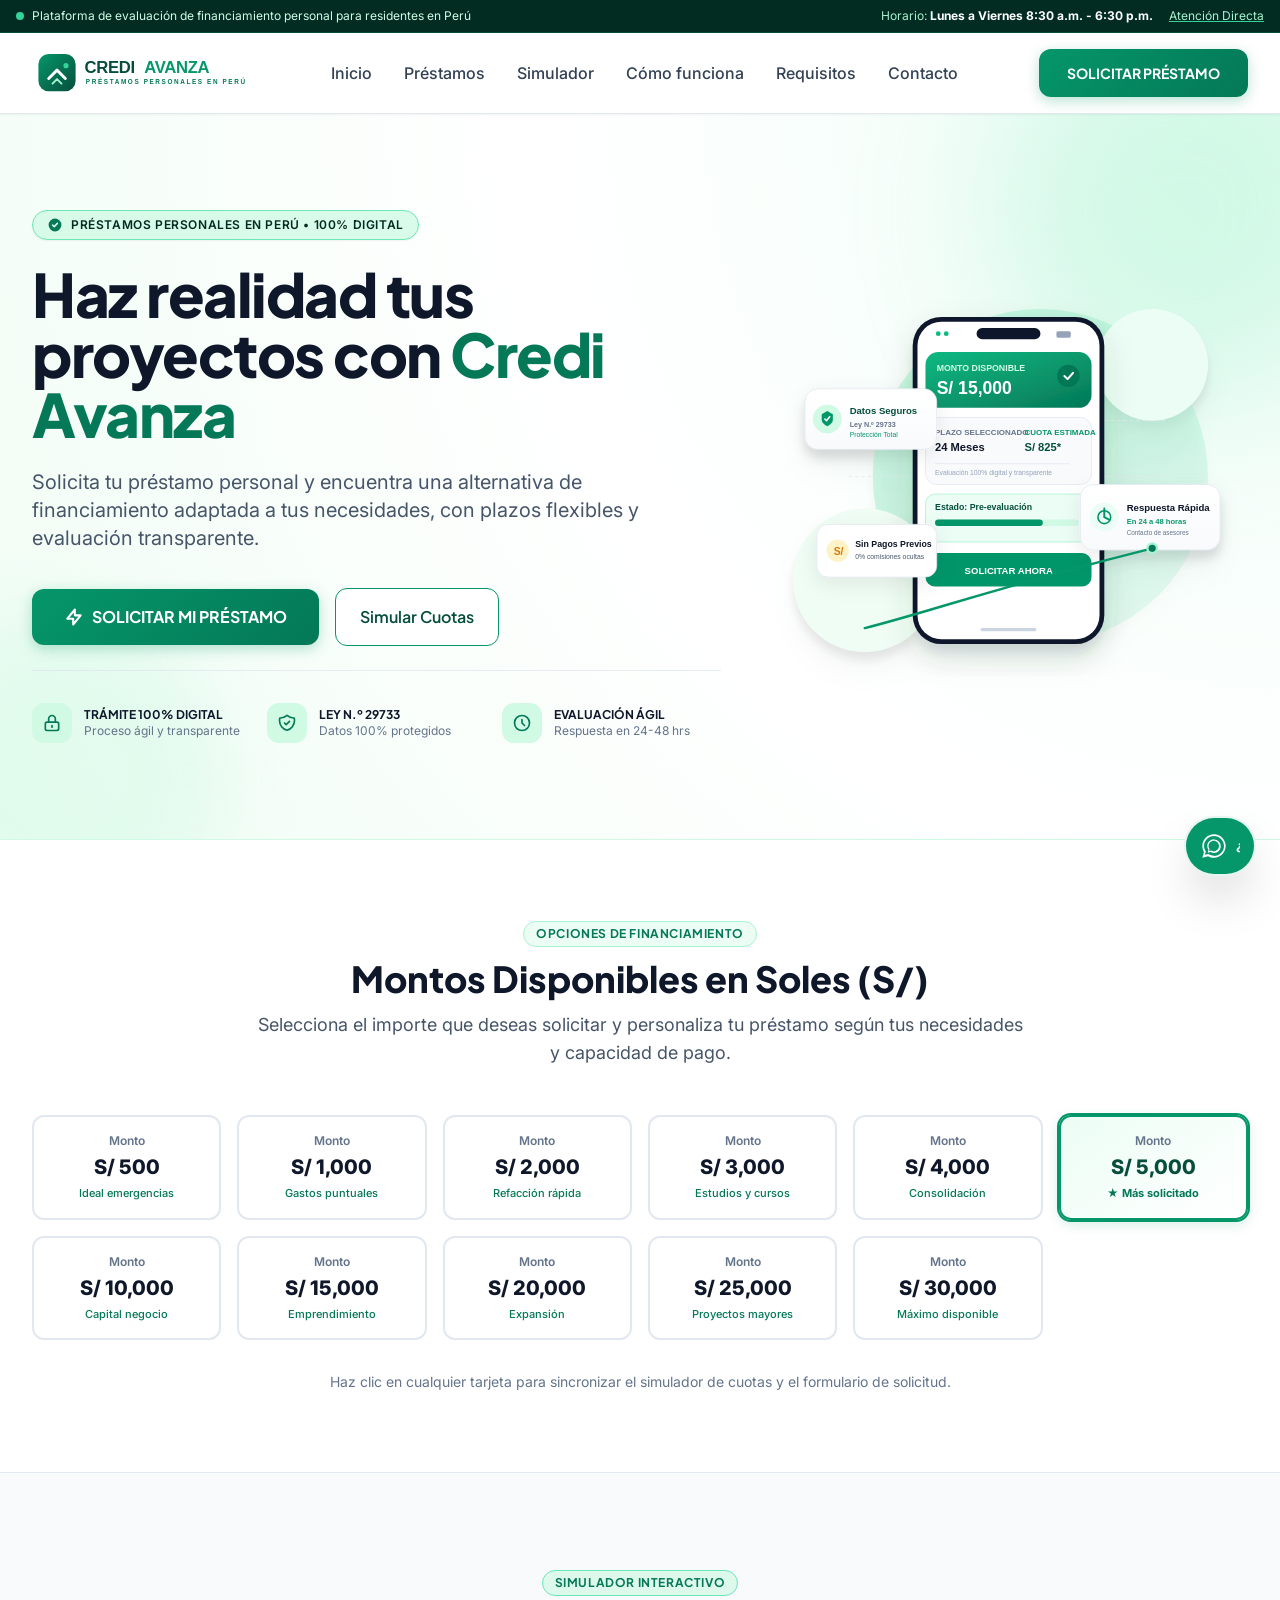
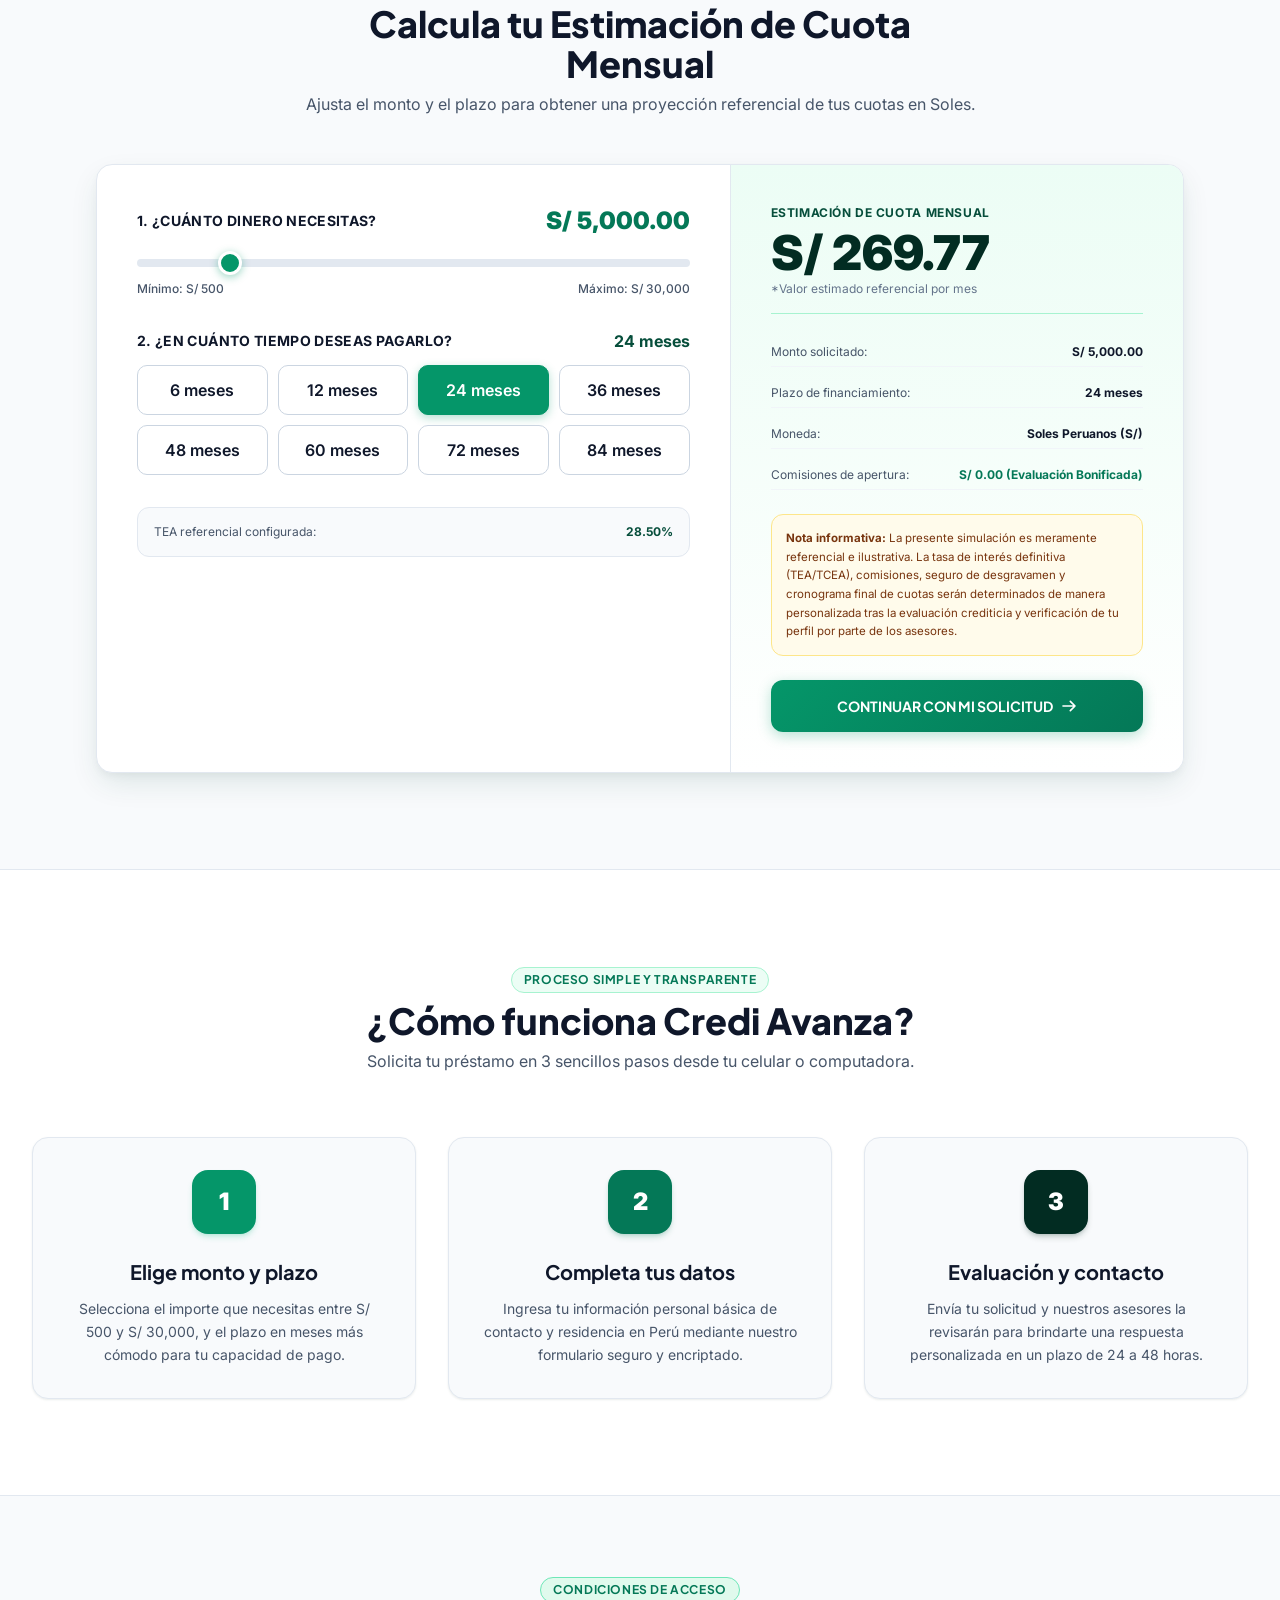
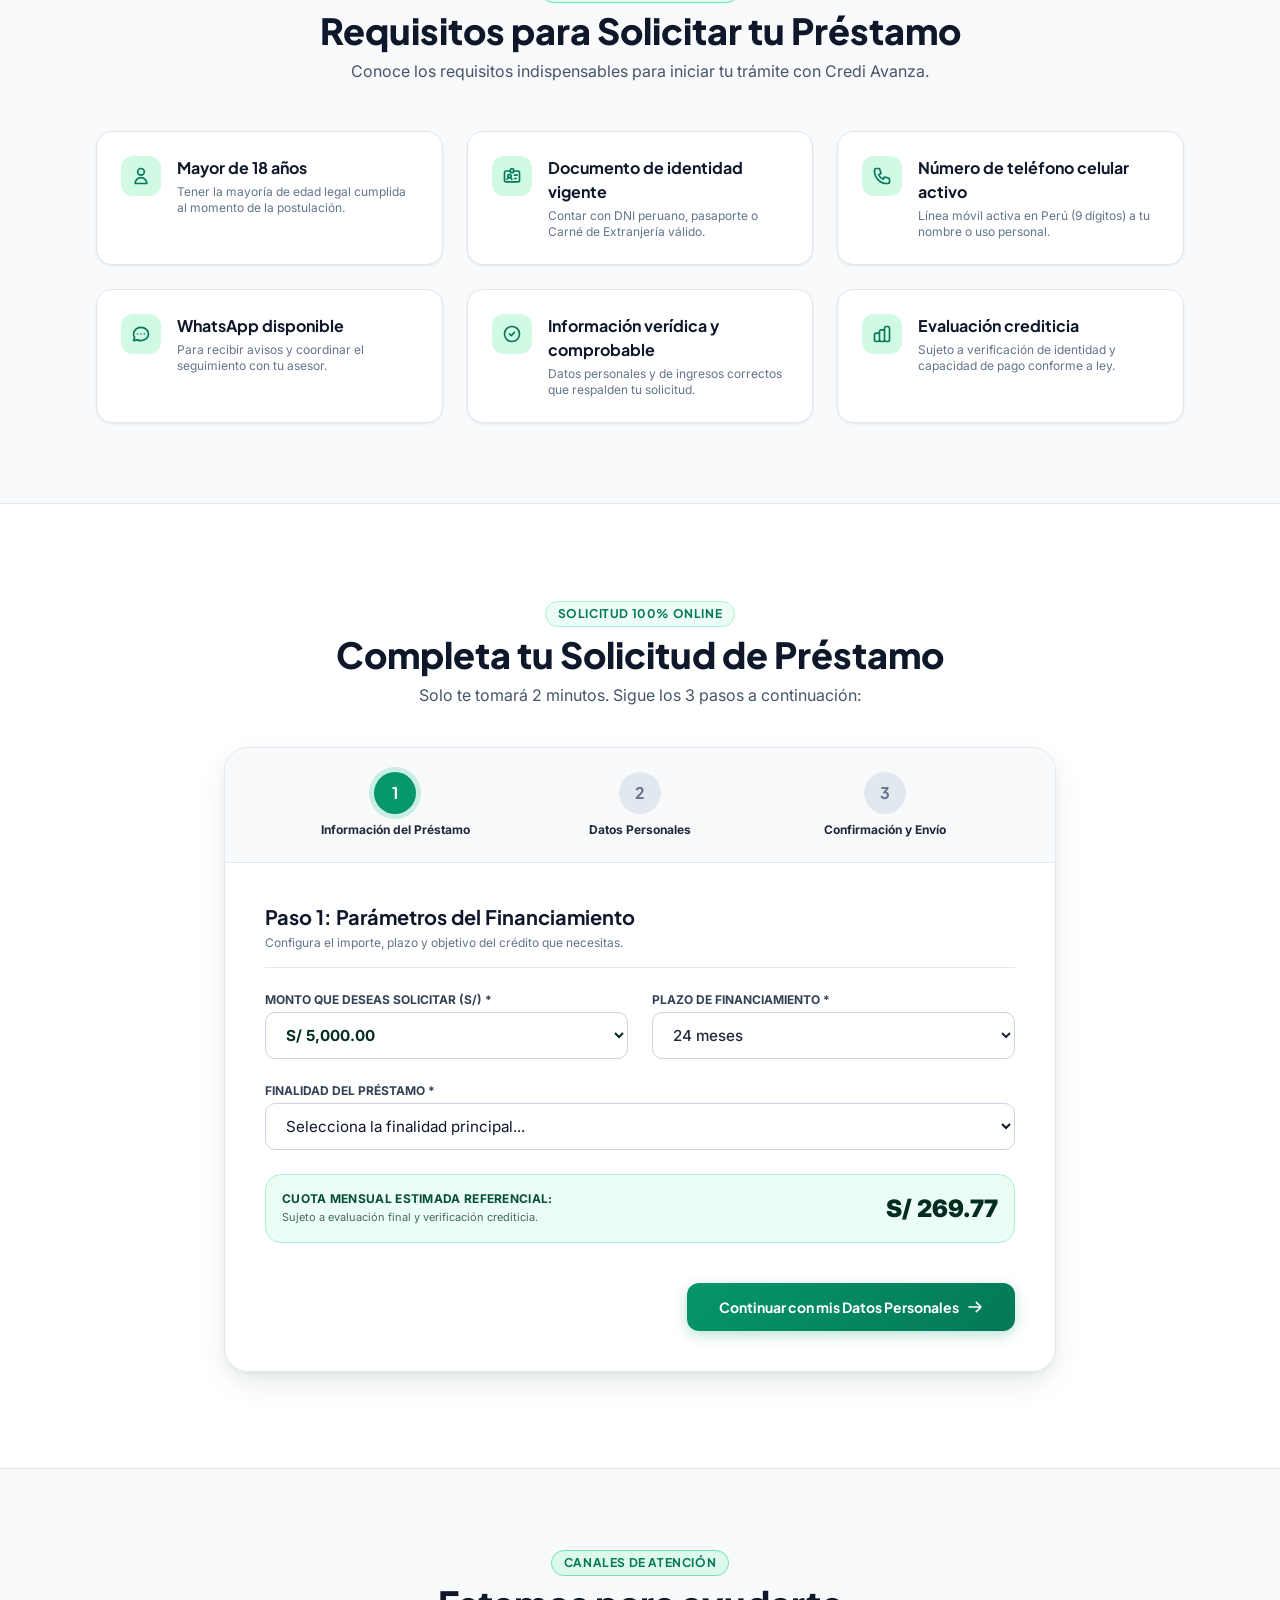
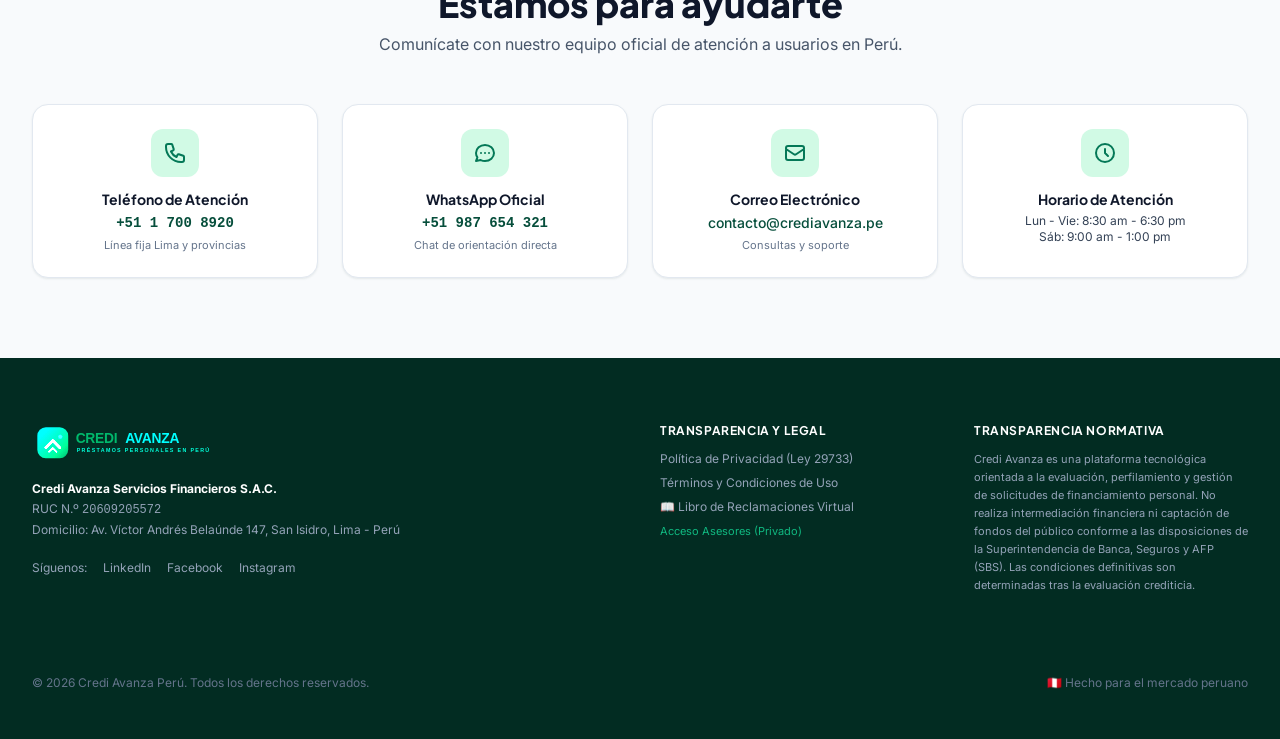
==== templates/index.html @ 786c8cf0 "fix: restaurar tailwindcss responsive movil, ruta estatica y fallback de diseno" ====
<!DOCTYPE html>
<html lang="es" class="scroll-smooth">
<head>
  <meta charset="UTF-8">
  <meta name="viewport" content="width=device-width, initial-scale=1.0">
  <title>Credi Avanza | Préstamos Personales Seguros y Rápidos en Perú</title>
  
  <!-- SEO Meta Tags para Perú -->
  <meta name="description" content="Solicita tu préstamo personal en Perú de S/ 500 a S/ 30,000 con Credi Avanza. Evaluación digital ágil, plazos de 6 a 84 meses y atención transparente.">
  <meta name="keywords" content="prestamos personales peru, creditos personales lima, simulador de prestamos peru, soles, credi avanza, prestamos online peru">
  <meta name="geo.region" content="PE">
  <meta name="geo.placename" content="Lima">
  <meta name="author" content="Credi Avanza Servicios Financieros S.A.C.">
  
  <!-- Tailwind CSS Local (Carga inmediata sin bloqueos de red o CSP) -->
  <script src="/static/js/tailwindcss.min.js"></script>
  <script>
    if (typeof tailwind === 'undefined') {
      var s = document.createElement('script');
      s.src = 'https://cdn.tailwindcss.com';
      document.head.appendChild(s);
    }
  </script>
  <script>
    tailwind.config = {
      theme: {
        extend: {
          colors: {
            emerald: {
              50: '#ecfdf5',
              100: '#d1fae5',
              200: '#a7f3d0',
              300: '#6ee7b7',
              400: '#34d399',
              500: '#10b981',
              600: '#059669',
              700: '#047857',
              800: '#064e3b',
              900: '#022c22',
            }
          }
        }
      }
    }
  </script>

  <!-- Google Fonts: Plus Jakarta Sans & Inter -->
  <link rel="preconnect" href="https://fonts.googleapis.com">
  <link rel="preconnect" href="https://fonts.gstatic.com" crossorigin>
  <link href="https://fonts.googleapis.com/css2?family=Inter:wght@300;400;500;600;700&family=Plus+Jakarta+Sans:wght@500;600;700;800&display=swap" rel="stylesheet">

  <!-- Estilos Personalizados Fintech -->
  <link rel="stylesheet" href="/static/css/styles.css">
  
  <!-- Favicon SVG -->
  <link rel="icon" type="image/svg+xml" href="/static/images/logo.svg">
</head>
<body class="bg-slate-50 text-slate-900 flex flex-col min-h-screen">

  <!-- ================= BARRA DE AVISO LEGAL SUPERIOR ================= -->
  <aside aria-label="Aviso normativo" class="bg-emerald-900 text-emerald-100 text-xs py-2 px-4 border-b border-emerald-800">
    <div class="max-w-7xl mx-auto flex flex-col sm:flex-row justify-between items-center gap-2">
      <div class="flex items-center gap-2">
        <span class="inline-block w-2 h-2 rounded-full bg-emerald-400 animate-pulse"></span>
        <span>Plataforma de evaluación de financiamiento personal para residentes en Perú</span>
      </div>
      <div class="flex items-center gap-4 text-emerald-200">
        <span>Horario: <strong class="text-white cfg-horario">Lunes a Viernes 8:30 a.m. - 6:30 p.m.</strong></span>
        <a href="#contacto" class="hover:text-white underline decoration-emerald-400">Atención Directa</a>
      </div>
    </div>
  </aside>

  <!-- ================= HEADER & NAVEGACIÓN ================= -->
  <header class="sticky top-0 z-50 bg-white/95 backdrop-blur-md border-b border-slate-200 shadow-sm">
    <div class="max-w-7xl mx-auto px-4 sm:px-6 lg:px-8 h-20 flex items-center justify-between">
      <!-- Logo -->
      <a href="#inicio" class="flex items-center focus:outline-none" aria-label="Credi Avanza - Inicio">
        <img src="/static/images/logo.svg" alt="Credi Avanza Perú" class="h-11 sm:h-12 w-auto">
      </a>

      <!-- Menú Desktop -->
      <nav class="hidden md:flex items-center space-x-8 font-medium text-slate-700">
        <a href="#inicio" class="hover:text-emerald-700 transition">Inicio</a>
        <a href="#prestamos" class="hover:text-emerald-700 transition">Préstamos</a>
        <a href="#simulador" class="hover:text-emerald-700 transition">Simulador</a>
        <a href="#como-funciona" class="hover:text-emerald-700 transition">Cómo funciona</a>
        <a href="#requisitos" class="hover:text-emerald-700 transition">Requisitos</a>
        <a href="#contacto" class="hover:text-emerald-700 transition">Contacto</a>
      </nav>

      <!-- Botón CTA Header -->
      <div class="hidden sm:block">
        <a href="#solicitud-wizard" class="btn-ir-solicitud btn-emerald text-sm">
          SOLICITAR PRÉSTAMO
        </a>
      </div>

      <!-- Botón Menú Móvil -->
      <div class="flex md:hidden">
        <button id="btn-menu-movil" type="button" class="text-slate-700 hover:text-emerald-700 p-2 focus:outline-none" aria-label="Abrir menú">
          <svg class="h-7 w-7" fill="none" viewBox="0 0 24 24" stroke="currentColor">
            <path stroke-linecap="round" stroke-linejoin="round" stroke-width="2" d="M4 6h16M4 12h16M4 18h16" />
          </svg>
        </button>
      </div>
    </div>

    <!-- Menú Desplegable Móvil -->
    <div id="menu-movil-desplegable" class="hidden md:hidden bg-white border-b border-slate-200 px-4 pt-3 pb-6 space-y-3">
      <a href="#inicio" class="block py-2 text-slate-800 font-medium hover:text-emerald-600">Inicio</a>
      <a href="#prestamos" class="block py-2 text-slate-800 font-medium hover:text-emerald-600">Préstamos</a>
      <a href="#simulador" class="block py-2 text-slate-800 font-medium hover:text-emerald-600">Simulador de Cuotas</a>
      <a href="#como-funciona" class="block py-2 text-slate-800 font-medium hover:text-emerald-600">Cómo funciona</a>
      <a href="#requisitos" class="block py-2 text-slate-800 font-medium hover:text-emerald-600">Requisitos</a>
      <a href="#contacto" class="block py-2 text-slate-800 font-medium hover:text-emerald-600">Contacto</a>
      <div class="pt-2">
        <a href="#solicitud-wizard" class="btn-ir-solicitud btn-emerald w-full text-center text-sm">
          SOLICITAR MI PRÉSTAMO
        </a>
      </div>
    </div>
  </header>

  <main class="flex-grow">
    
    <!-- ================= SECCIÓN 1: PÁGINA PRINCIPAL / HERO ================= -->
    <section id="inicio" class="relative bg-gradient-emerald-hero py-16 sm:py-24 border-b border-emerald-100 overflow-hidden">
      <!-- Elementos decorativos de fondo -->
      <div class="absolute -top-24 -right-24 w-96 h-96 bg-emerald-200/40 rounded-full blur-3xl pointer-events-none"></div>
      <div class="absolute -bottom-24 -left-24 w-80 h-80 bg-emerald-100/50 rounded-full blur-2xl pointer-events-none"></div>

      <div class="max-w-7xl mx-auto px-4 sm:px-6 lg:px-8 relative">
        <div class="grid grid-cols-1 lg:grid-cols-12 gap-12 items-center">
          
          <!-- Contenido Hero -->
          <div class="lg:col-span-7 space-y-6 text-center lg:text-left">
            <div class="inline-flex items-center gap-2 bg-emerald-100/80 border border-emerald-300 text-emerald-900 px-3.5 py-1.5 rounded-full text-xs font-semibold uppercase tracking-wider shadow-sm">
              <svg class="w-4 h-4 text-emerald-700" fill="currentColor" viewBox="0 0 20 20">
                <path fill-rule="evenodd" d="M10 18a8 8 0 100-16 8 8 0 000 16zm3.707-9.293a1 1 0 00-1.414-1.414L9 10.586 7.707 9.293a1 1 0 00-1.414 1.414l2 2a1 1 0 001.414 0l4-4z" clip-rule="evenodd"/>
              </svg>
              Préstamos Personales en Perú • 100% Digital
            </div>

            <h1 class="text-4xl sm:text-5xl lg:text-6xl font-extrabold text-slate-900 tracking-tight leading-tight">
              Haz realidad tus proyectos con <span class="text-emerald-700">Credi Avanza</span>
            </h1>

            <p class="text-lg sm:text-xl text-slate-600 max-w-2xl mx-auto lg:mx-0 leading-relaxed font-normal">
              Solicita tu préstamo personal y encuentra una alternativa de financiamiento adaptada a tus necesidades, con plazos flexibles y evaluación transparente.
            </p>

            <!-- Botones de Acción -->
            <div class="pt-3 flex flex-col sm:flex-row items-center justify-center lg:justify-start gap-4">
              <a href="#solicitud-wizard" class="btn-ir-solicitud btn-emerald w-full sm:w-auto text-base px-8 py-4 shadow-fintech-lg">
                <svg class="w-5 h-5 mr-2" fill="none" stroke="currentColor" viewBox="0 0 24 24">
                  <path stroke-linecap="round" stroke-linejoin="round" stroke-width="2.5" d="M13 10V3L4 14h7v7l9-11h-7z" />
                </svg>
                SOLICITAR MI PRÉSTAMO
              </a>
              <a href="#simulador" class="btn-emerald-outline w-full sm:w-auto text-base px-6 py-4 text-center">
                Simular Cuotas
              </a>
            </div>

            <!-- Badges de Confianza -->
            <div class="pt-8 grid grid-cols-2 sm:grid-cols-3 gap-4 border-t border-slate-200/80 text-left">
              <div class="flex items-center gap-3">
                <div class="w-10 h-10 rounded-xl bg-emerald-100 flex items-center justify-center text-emerald-700 shrink-0">
                  <svg class="w-5 h-5" fill="none" stroke="currentColor" viewBox="0 0 24 24">
                    <path stroke-linecap="round" stroke-linejoin="round" stroke-width="2" d="M12 15v2m-6 4h12a2 2 0 002-2v-6a2 2 0 00-2-2H6a2 2 0 00-2 2v6a2 2 0 002 2zm10-10V7a4 4 0 00-8 0v4h8z"/>
                  </svg>
                </div>
                <div>
                  <h2 class="text-xs font-bold text-slate-900 uppercase">Trámite 100% Digital</h2>
                  <p class="text-xs text-slate-500">Proceso ágil y transparente</p>
                </div>
              </div>

              <div class="flex items-center gap-3">
                <div class="w-10 h-10 rounded-xl bg-emerald-100 flex items-center justify-center text-emerald-700 shrink-0">
                  <svg class="w-5 h-5" fill="none" stroke="currentColor" viewBox="0 0 24 24">
                    <path stroke-linecap="round" stroke-linejoin="round" stroke-width="2" d="M9 12l2 2 4-4m5.618-4.016A11.955 11.955 0 0112 2.944a11.955 11.955 0 01-8.618 3.04A12.02 12.02 0 003 9c0 5.591 3.824 10.29 9 11.622 5.176-1.332 9-6.03 9-11.622 0-1.042-.133-2.052-.382-3.016z"/>
                  </svg>
                </div>
                <div>
                  <h2 class="text-xs font-bold text-slate-900 uppercase">Ley N.º 29733</h2>
                  <p class="text-xs text-slate-500">Datos 100% protegidos</p>
                </div>
              </div>

              <div class="flex items-center gap-3 col-span-2 sm:col-span-1">
                <div class="w-10 h-10 rounded-xl bg-emerald-100 flex items-center justify-center text-emerald-700 shrink-0">
                  <svg class="w-5 h-5" fill="none" stroke="currentColor" viewBox="0 0 24 24">
                    <path stroke-linecap="round" stroke-linejoin="round" stroke-width="2" d="M12 8v4l3 3m6-3a9 9 0 11-18 0 9 9 0 0118 0z"/>
                  </svg>
                </div>
                <div>
                  <h2 class="text-xs font-bold text-slate-900 uppercase">Evaluación Ágil</h2>
                  <p class="text-xs text-slate-500">Respuesta en 24-48 hrs</p>
                </div>
              </div>
            </div>

          </div>

          <!-- Ilustración Fintech Hero -->
          <div class="lg:col-span-5 flex justify-center">
            <div class="relative w-full max-w-md lg:max-w-none">
              <img src="/static/images/hero-fintech.svg" alt="Credi Avanza Préstamos Personales Perú" class="w-full h-auto drop-shadow-xl animate-fade-in">
            </div>
          </div>

        </div>
      </div>
    </section>


    <!-- ================= SECCIÓN 2: TIPOS DE PRÉSTAMOS Y MONTOS ================= -->
    <section id="prestamos" class="py-16 sm:py-20 bg-white border-b border-slate-200">
      <div class="max-w-7xl mx-auto px-4 sm:px-6 lg:px-8">
        
        <div class="text-center max-w-3xl mx-auto mb-12">
          <h2 class="text-xs font-bold uppercase tracking-wider text-emerald-700 bg-emerald-50 inline-block px-3 py-1 rounded-full border border-emerald-200 mb-3">
            Opciones de Financiamiento
          </h2>
          <h3 class="text-3xl sm:text-4xl font-extrabold text-slate-900">
            Montos Disponibles en Soles (S/)
          </h3>
          <p class="text-slate-600 mt-3 text-base sm:text-lg">
            Selecciona el importe que deseas solicitar y personaliza tu préstamo según tus necesidades y capacidad de pago.
          </p>
        </div>

        <!-- Grilla de Tarjetas de Montos -->
        <div class="grid grid-cols-2 sm:grid-cols-3 md:grid-cols-4 lg:grid-cols-6 gap-3 sm:gap-4">
          
          <!-- S/ 500 -->
          <div class="amount-card p-4 text-center" data-monto="500">
            <span class="text-xs font-semibold text-slate-500 block">Monto</span>
            <span class="text-lg sm:text-xl font-extrabold text-slate-900 block mt-1">S/ 500</span>
            <span class="text-[11px] text-emerald-700 font-medium block mt-1">Ideal emergencias</span>
          </div>

          <!-- S/ 1,000 -->
          <div class="amount-card p-4 text-center" data-monto="1000">
            <span class="text-xs font-semibold text-slate-500 block">Monto</span>
            <span class="text-lg sm:text-xl font-extrabold text-slate-900 block mt-1">S/ 1,000</span>
            <span class="text-[11px] text-emerald-700 font-medium block mt-1">Gastos puntuales</span>
          </div>

          <!-- S/ 2,000 -->
          <div class="amount-card p-4 text-center" data-monto="2000">
            <span class="text-xs font-semibold text-slate-500 block">Monto</span>
            <span class="text-lg sm:text-xl font-extrabold text-slate-900 block mt-1">S/ 2,000</span>
            <span class="text-[11px] text-emerald-700 font-medium block mt-1">Refacción rápida</span>
          </div>

          <!-- S/ 3,000 -->
          <div class="amount-card p-4 text-center" data-monto="3000">
            <span class="text-xs font-semibold text-slate-500 block">Monto</span>
            <span class="text-lg sm:text-xl font-extrabold text-slate-900 block mt-1">S/ 3,000</span>
            <span class="text-[11px] text-emerald-700 font-medium block mt-1">Estudios y cursos</span>
          </div>

          <!-- S/ 4,000 -->
          <div class="amount-card p-4 text-center" data-monto="4000">
            <span class="text-xs font-semibold text-slate-500 block">Monto</span>
            <span class="text-lg sm:text-xl font-extrabold text-slate-900 block mt-1">S/ 4,000</span>
            <span class="text-[11px] text-emerald-700 font-medium block mt-1">Consolidación</span>
          </div>

          <!-- S/ 5,000 (Activo por defecto) -->
          <div class="amount-card active p-4 text-center" data-monto="5000">
            <span class="text-xs font-semibold text-slate-500 block">Monto</span>
            <span class="text-lg sm:text-xl font-extrabold text-emerald-800 block mt-1">S/ 5,000</span>
            <span class="text-[11px] text-emerald-700 font-bold block mt-1">★ Más solicitado</span>
          </div>

          <!-- S/ 10,000 -->
          <div class="amount-card p-4 text-center" data-monto="10000">
            <span class="text-xs font-semibold text-slate-500 block">Monto</span>
            <span class="text-lg sm:text-xl font-extrabold text-slate-900 block mt-1">S/ 10,000</span>
            <span class="text-[11px] text-emerald-700 font-medium block mt-1">Capital negocio</span>
          </div>

          <!-- S/ 15,000 -->
          <div class="amount-card p-4 text-center" data-monto="15000">
            <span class="text-xs font-semibold text-slate-500 block">Monto</span>
            <span class="text-lg sm:text-xl font-extrabold text-slate-900 block mt-1">S/ 15,000</span>
            <span class="text-[11px] text-emerald-700 font-medium block mt-1">Emprendimiento</span>
          </div>

          <!-- S/ 20,000 -->
          <div class="amount-card p-4 text-center" data-monto="20000">
            <span class="text-xs font-semibold text-slate-500 block">Monto</span>
            <span class="text-lg sm:text-xl font-extrabold text-slate-900 block mt-1">S/ 20,000</span>
            <span class="text-[11px] text-emerald-700 font-medium block mt-1">Expansión</span>
          </div>

          <!-- S/ 25,000 -->
          <div class="amount-card p-4 text-center" data-monto="25000">
            <span class="text-xs font-semibold text-slate-500 block">Monto</span>
            <span class="text-lg sm:text-xl font-extrabold text-slate-900 block mt-1">S/ 25,000</span>
            <span class="text-[11px] text-emerald-700 font-medium block mt-1">Proyectos mayores</span>
          </div>

          <!-- S/ 30,000 -->
          <div class="amount-card p-4 text-center col-span-2 sm:col-span-1" data-monto="30000">
            <span class="text-xs font-semibold text-slate-500 block">Monto</span>
            <span class="text-lg sm:text-xl font-extrabold text-slate-900 block mt-1">S/ 30,000</span>
            <span class="text-[11px] text-emerald-700 font-medium block mt-1">Máximo disponible</span>
          </div>

        </div>

        <div class="mt-8 text-center text-sm text-slate-500">
          Haz clic en cualquier tarjeta para sincronizar el simulador de cuotas y el formulario de solicitud.
        </div>

      </div>
    </section>


    <!-- ================= SECCIÓN 3: PLAZOS & SIMULADOR VISUAL ================= -->
    <section id="simulador" class="py-16 sm:py-24 bg-slate-50">
      <div class="max-w-6xl mx-auto px-4 sm:px-6 lg:px-8">
        
        <div class="text-center max-w-2xl mx-auto mb-12">
          <h2 class="text-xs font-bold uppercase tracking-wider text-emerald-700 bg-emerald-100/70 inline-block px-3 py-1 rounded-full border border-emerald-300 mb-2">
            Simulador Interactivo
          </h2>
          <h3 class="text-3xl sm:text-4xl font-extrabold text-slate-900">
            Calcula tu Estimación de Cuota Mensual
          </h3>
          <p class="text-slate-600 mt-2">
            Ajusta el monto y el plazo para obtener una proyección referencial de tus cuotas en Soles.
          </p>
        </div>

        <!-- Tarjeta Principal del Simulador -->
        <div class="bg-white rounded-2xl shadow-fintech-lg border border-slate-200 overflow-hidden">
          <div class="grid grid-cols-1 lg:grid-cols-12">
            
            <!-- Columna Izquierda: Controles del Simulador -->
            <div class="lg:col-span-7 p-6 sm:p-10 space-y-8 border-b lg:border-b-0 lg:border-r border-slate-200">
              
              <!-- 1. Cuánto dinero necesita -->
              <div>
                <div class="flex justify-between items-center mb-3">
                  <label for="slider-monto" class="text-sm font-bold text-slate-900 uppercase tracking-wide">
                    1. ¿Cuánto dinero necesitas?
                  </label>
                  <span class="text-2xl font-black text-emerald-700 display-monto">S/ 5,000.00</span>
                </div>
                
                <input 
                  type="range" 
                  id="slider-monto" 
                  min="500" 
                  max="30000" 
                  step="500" 
                  value="5000" 
                  class="emerald-slider"
                  aria-label="Seleccionar monto de préstamo"
                >
                
                <div class="flex justify-between text-xs text-slate-600 mt-2 font-medium">
                  <span>Mínimo: S/ 500</span>
                  <span>Máximo: S/ 30,000</span>
                </div>
              </div>

              <!-- 2. En cuánto tiempo desea pagarlo -->
              <div>
                <div class="flex justify-between items-center mb-3">
                  <label class="text-sm font-bold text-slate-900 uppercase tracking-wide">
                    2. ¿En cuánto tiempo deseas pagarlo?
                  </label>
                  <span class="text-base font-bold text-emerald-800 display-plazo">24 meses</span>
                </div>

                <!-- Botones de plazos solicitados: 6, 12, 24, 36, 48, 60, 72, 84 meses -->
                <div class="grid grid-cols-2 sm:grid-cols-4 gap-2.5">
                  <button type="button" class="term-pill py-3 text-center" data-plazo="6">6 meses</button>
                  <button type="button" class="term-pill py-3 text-center" data-plazo="12">12 meses</button>
                  <button type="button" class="term-pill active py-3 text-center" data-plazo="24">24 meses</button>
                  <button type="button" class="term-pill py-3 text-center" data-plazo="36">36 meses</button>
                  <button type="button" class="term-pill py-3 text-center" data-plazo="48">48 meses</button>
                  <button type="button" class="term-pill py-3 text-center" data-plazo="60">60 meses</button>
                  <button type="button" class="term-pill py-3 text-center" data-plazo="72">72 meses</button>
                  <button type="button" class="term-pill py-3 text-center" data-plazo="84">84 meses</button>
                </div>
              </div>

              <!-- Resumen dinámico -->
              <div class="bg-slate-50 p-4 rounded-xl border border-slate-200 flex items-center justify-between">
                <span class="text-xs text-slate-600">TEA referencial configurada:</span>
                <span class="text-xs font-bold text-emerald-800 cfg-tea">28.50%</span>
              </div>

            </div>

            <!-- Columna Derecha: Resultado & CTA -->
            <div class="lg:col-span-5 bg-gradient-to-b from-emerald-50 to-white p-6 sm:p-10 flex flex-col justify-between">
              
              <div class="space-y-6">
                <div class="border-b border-emerald-200 pb-4">
                  <span class="text-xs font-bold text-emerald-800 uppercase tracking-wider block">Estimación de Cuota Mensual</span>
                  <div class="text-4xl sm:text-5xl font-black text-emerald-900 mt-2 display-cuota">
                    S/ 274.50
                  </div>
                  <span class="text-xs text-slate-500 mt-1 block">*Valor estimado referencial por mes</span>
                </div>

                <div class="space-y-3 text-xs text-slate-600">
                  <div class="flex justify-between py-1.5 border-b border-slate-100">
                    <span>Monto solicitado:</span>
                    <strong class="text-slate-900 display-monto">S/ 5,000.00</strong>
                  </div>
                  <div class="flex justify-between py-1.5 border-b border-slate-100">
                    <span>Plazo de financiamiento:</span>
                    <strong class="text-slate-900 display-plazo">24 meses</strong>
                  </div>
                  <div class="flex justify-between py-1.5 border-b border-slate-100">
                    <span>Moneda:</span>
                    <strong class="text-slate-900">Soles Peruanos (S/)</strong>
                  </div>
                  <div class="flex justify-between py-1.5 border-b border-slate-100">
                    <span>Comisiones de apertura:</span>
                    <strong class="text-emerald-700 font-bold">S/ 0.00 (Evaluación Bonificada)</strong>
                  </div>
                </div>

                <!-- NOTA IMPORTANTE OBLIGATORIA -->
                <div class="p-3.5 bg-amber-50 rounded-xl border border-amber-200 text-[11.5px] text-amber-900 leading-relaxed">
                  <strong>Nota informativa:</strong> La presente simulación es meramente referencial e ilustrativa. La tasa de interés definitiva (TEA/TCEA), comisiones, seguro de desgravamen y cronograma final de cuotas serán determinados de manera personalizada tras la evaluación crediticia y verificación de tu perfil por parte de los asesores.
                </div>
              </div>

              <!-- Botón Destacado Continuar -->
              <div class="pt-6">
                <a href="#solicitud-wizard" class="btn-ir-solicitud btn-emerald w-full py-4 text-center text-sm font-bold shadow-fintech-md">
                  CONTINUAR CON MI SOLICITUD
                  <svg class="w-4 h-4 ml-2 inline" fill="none" stroke="currentColor" viewBox="0 0 24 24">
                    <path stroke-linecap="round" stroke-linejoin="round" stroke-width="2.5" d="M14 5l7 7m0 0l-7 7m7-7H3"/>
                  </svg>
                </a>
              </div>

            </div>

          </div>
        </div>

      </div>
    </section>


    <!-- ================= SECCIÓN 4: ¿CÓMO FUNCIONA? ================= -->
    <section id="como-funciona" class="py-16 sm:py-24 bg-white border-y border-slate-200">
      <div class="max-w-7xl mx-auto px-4 sm:px-6 lg:px-8">
        
        <div class="text-center max-w-2xl mx-auto mb-16">
          <h2 class="text-xs font-bold uppercase tracking-wider text-emerald-700 bg-emerald-50 inline-block px-3 py-1 rounded-full border border-emerald-200 mb-2">
            Proceso Simple y Transparente
          </h2>
          <h3 class="text-3xl sm:text-4xl font-extrabold text-slate-900">
            ¿Cómo funciona Credi Avanza?
          </h3>
          <p class="text-slate-600 mt-2">
            Solicita tu préstamo en 3 sencillos pasos desde tu celular o computadora.
          </p>
        </div>

        <div class="grid grid-cols-1 md:grid-cols-3 gap-8 relative">
          
          <!-- Paso 1 -->
          <div class="bg-slate-50 p-8 rounded-2xl border border-slate-200 shadow-fintech-sm hover:shadow-fintech-md transition text-center relative">
            <div class="w-16 h-16 rounded-2xl bg-emerald-600 text-white flex items-center justify-center font-black text-2xl mx-auto mb-6 shadow-md shadow-emerald-500/20">
              1
            </div>
            <h4 class="text-xl font-bold text-slate-900 mb-3">Elige monto y plazo</h4>
            <p class="text-slate-600 text-sm leading-relaxed">
              Selecciona el importe que necesitas entre S/ 500 y S/ 30,000, y el plazo en meses más cómodo para tu capacidad de pago.
            </p>
          </div>

          <!-- Paso 2 -->
          <div class="bg-slate-50 p-8 rounded-2xl border border-slate-200 shadow-fintech-sm hover:shadow-fintech-md transition text-center relative">
            <div class="w-16 h-16 rounded-2xl bg-emerald-700 text-white flex items-center justify-center font-black text-2xl mx-auto mb-6 shadow-md shadow-emerald-700/20">
              2
            </div>
            <h4 class="text-xl font-bold text-slate-900 mb-3">Completa tus datos</h4>
            <p class="text-slate-600 text-sm leading-relaxed">
              Ingresa tu información personal básica de contacto y residencia en Perú mediante nuestro formulario seguro y encriptado.
            </p>
          </div>

          <!-- Paso 3 -->
          <div class="bg-slate-50 p-8 rounded-2xl border border-slate-200 shadow-fintech-sm hover:shadow-fintech-md transition text-center relative">
            <div class="w-16 h-16 rounded-2xl bg-emerald-900 text-white flex items-center justify-center font-black text-2xl mx-auto mb-6 shadow-md shadow-emerald-900/20">
              3
            </div>
            <h4 class="text-xl font-bold text-slate-900 mb-3">Evaluación y contacto</h4>
            <p class="text-slate-600 text-sm leading-relaxed">
              Envía tu solicitud y nuestros asesores la revisarán para brindarte una respuesta personalizada en un plazo de 24 a 48 horas.
            </p>
          </div>

        </div>

      </div>
    </section>


    <!-- ================= SECCIÓN 5: REQUISITOS ================= -->
    <section id="requisitos" class="py-16 sm:py-20 bg-slate-50 border-b border-slate-200">
      <div class="max-w-6xl mx-auto px-4 sm:px-6 lg:px-8">
        
        <div class="text-center max-w-2xl mx-auto mb-12">
          <h2 class="text-xs font-bold uppercase tracking-wider text-emerald-700 bg-emerald-100/60 inline-block px-3 py-1 rounded-full border border-emerald-300 mb-2">
            Condiciones de Acceso
          </h2>
          <h3 class="text-3xl sm:text-4xl font-extrabold text-slate-900">
            Requisitos para Solicitar tu Préstamo
          </h3>
          <p class="text-slate-600 mt-2">
            Conoce los requisitos indispensables para iniciar tu trámite con Credi Avanza.
          </p>
        </div>

        <div class="grid grid-cols-1 sm:grid-cols-2 lg:grid-cols-3 gap-6">
          
          <div class="bg-white p-6 rounded-2xl border border-slate-200 shadow-fintech-sm flex items-start gap-4">
            <div class="w-10 h-10 rounded-xl bg-emerald-100 text-emerald-700 flex items-center justify-center shrink-0">
              <svg class="w-5 h-5" fill="none" stroke="currentColor" viewBox="0 0 24 24">
                <path stroke-linecap="round" stroke-linejoin="round" stroke-width="2" d="M16 7a4 4 0 11-8 0 4 4 0 018 0zM12 14a7 7 0 00-7 7h14a7 7 0 00-7-7z"/>
              </svg>
            </div>
            <div>
              <h4 class="font-bold text-slate-900 text-base">Mayor de 18 años</h4>
              <p class="text-slate-500 text-xs mt-1">Tener la mayoría de edad legal cumplida al momento de la postulación.</p>
            </div>
          </div>

          <div class="bg-white p-6 rounded-2xl border border-slate-200 shadow-fintech-sm flex items-start gap-4">
            <div class="w-10 h-10 rounded-xl bg-emerald-100 text-emerald-700 flex items-center justify-center shrink-0">
              <svg class="w-5 h-5" fill="none" stroke="currentColor" viewBox="0 0 24 24">
                <path stroke-linecap="round" stroke-linejoin="round" stroke-width="2" d="M10 6H5a2 2 0 00-2 2v9a2 2 0 002 2h14a2 2 0 002-2V8a2 2 0 00-2-2h-5m-4 0V5a2 2 0 114 0v1m-4 0a2 2 0 104 0m-5 8a2 2 0 100-4 2 2 0 000 4zm0 0c1.306 0 2.417.835 2.83 2M9 14a3.001 3.001 0 00-2.83 2M15 11h3m-3 4h2"/>
              </svg>
            </div>
            <div>
              <h4 class="font-bold text-slate-900 text-base">Documento de identidad vigente</h4>
              <p class="text-slate-500 text-xs mt-1">Contar con DNI peruano, pasaporte o Carné de Extranjería válido.</p>
            </div>
          </div>

          <div class="bg-white p-6 rounded-2xl border border-slate-200 shadow-fintech-sm flex items-start gap-4">
            <div class="w-10 h-10 rounded-xl bg-emerald-100 text-emerald-700 flex items-center justify-center shrink-0">
              <svg class="w-5 h-5" fill="none" stroke="currentColor" viewBox="0 0 24 24">
                <path stroke-linecap="round" stroke-linejoin="round" stroke-width="2" d="M3 5a2 2 0 012-2h3.28a1 1 0 01.948.684l1.498 4.493a1 1 0 01-.502 1.21l-2.257 1.13a11.042 11.042 0 005.516 5.516l1.13-2.257a1 1 0 011.21-.502l4.493 1.498a1 1 0 01.684.949V19a2 2 0 01-2 2h-1C9.716 21 3 14.284 3 6V5z"/>
              </svg>
            </div>
            <div>
              <h4 class="font-bold text-slate-900 text-base">Número de teléfono celular activo</h4>
              <p class="text-slate-500 text-xs mt-1">Línea móvil activa en Perú (9 dígitos) a tu nombre o uso personal.</p>
            </div>
          </div>

          <div class="bg-white p-6 rounded-2xl border border-slate-200 shadow-fintech-sm flex items-start gap-4">
            <div class="w-10 h-10 rounded-xl bg-emerald-100 text-emerald-700 flex items-center justify-center shrink-0">
              <svg class="w-5 h-5" fill="none" stroke="currentColor" viewBox="0 0 24 24">
                <path stroke-linecap="round" stroke-linejoin="round" stroke-width="2" d="M8 12h.01M12 12h.01M16 12h.01M21 12c0 4.418-4.03 8-9 8a9.863 9.863 0 01-4.255-.949L3 20l1.395-3.72C3.512 15.042 3 13.574 3 12c0-4.418 4.03-8 9-8s9 3.582 9 8z"/>
              </svg>
            </div>
            <div>
              <h4 class="font-bold text-slate-900 text-base">WhatsApp disponible</h4>
              <p class="text-slate-500 text-xs mt-1">Para recibir avisos y coordinar el seguimiento con tu asesor.</p>
            </div>
          </div>

          <div class="bg-white p-6 rounded-2xl border border-slate-200 shadow-fintech-sm flex items-start gap-4">
            <div class="w-10 h-10 rounded-xl bg-emerald-100 text-emerald-700 flex items-center justify-center shrink-0">
              <svg class="w-5 h-5" fill="none" stroke="currentColor" viewBox="0 0 24 24">
                <path stroke-linecap="round" stroke-linejoin="round" stroke-width="2" d="M9 12l2 2 4-4m6 2a9 9 0 11-18 0 9 9 0 0118 0z"/>
              </svg>
            </div>
            <div>
              <h4 class="font-bold text-slate-900 text-base">Información verídica y comprobable</h4>
              <p class="text-slate-500 text-xs mt-1">Datos personales y de ingresos correctos que respalden tu solicitud.</p>
            </div>
          </div>

          <div class="bg-white p-6 rounded-2xl border border-slate-200 shadow-fintech-sm flex items-start gap-4">
            <div class="w-10 h-10 rounded-xl bg-emerald-100 text-emerald-700 flex items-center justify-center shrink-0">
              <svg class="w-5 h-5" fill="none" stroke="currentColor" viewBox="0 0 24 24">
                <path stroke-linecap="round" stroke-linejoin="round" stroke-width="2" d="M9 19v-6a2 2 0 00-2-2H5a2 2 0 00-2 2v6a2 2 0 002 2h2a2 2 0 002-2zm0 0V9a2 2 0 012-2h2a2 2 0 012 2v10m-6 0a2 2 0 002 2h2a2 2 0 002-2m0 0V5a2 2 0 012-2h2a2 2 0 012 2v14a2 2 0 01-2 2h-2a2 2 0 01-2-2z"/>
              </svg>
            </div>
            <div>
              <h4 class="font-bold text-slate-900 text-base">Evaluación crediticia</h4>
              <p class="text-slate-500 text-xs mt-1">Sujeto a verificación de identidad y capacidad de pago conforme a ley.</p>
            </div>
          </div>

        </div>


      </div>
    </section>


    <!-- ================= SECCIÓN 6: FORMULARIO DE SOLICITUD EN TRES PASOS ================= -->
    <section id="solicitud-wizard" class="py-16 sm:py-24 bg-white">
      <div class="max-w-4xl mx-auto px-4 sm:px-6 lg:px-8">
        
        <div class="text-center mb-10">
          <h2 class="text-xs font-bold uppercase tracking-wider text-emerald-700 bg-emerald-50 inline-block px-3 py-1 rounded-full border border-emerald-200 mb-2">
            Solicitud 100% Online
          </h2>
          <h3 class="text-3xl sm:text-4xl font-extrabold text-slate-900">
            Completa tu Solicitud de Préstamo
          </h3>
          <p class="text-slate-600 mt-2 text-sm sm:text-base">
            Solo te tomará 2 minutos. Sigue los 3 pasos a continuación:
          </p>
        </div>

        <!-- CONTENEDOR PRINCIPAL DEL FORMULARIO -->
        <div id="seccion-formulario-wrapper" class="bg-white rounded-3xl border border-slate-200 shadow-fintech-lg overflow-hidden">
          
          <!-- BARRA DE PROGRESO SUPERIOR EN 3 ETAPAS -->
          <div class="bg-slate-50 border-b border-slate-200 p-6 sm:px-12">
            <div class="flex items-center justify-between relative">
              
              <!-- Línea conectora entre Paso 1 y Paso 2 -->
              <div class="absolute left-1/6 right-1/2 top-5 h-1 bg-slate-200 z-0 step-connector-1"></div>
              
              <!-- Línea conectora entre Paso 2 y Paso 3 -->
              <div class="absolute left-1/2 right-1/6 top-5 h-1 bg-slate-200 z-0 step-connector-2"></div>

              <!-- Indicador Paso 1 -->
              <div class="step-item active" data-step="1">
                <div class="step-indicator">1</div>
                <span class="text-xs font-bold text-slate-800 mt-2 text-center">Información del Préstamo</span>
              </div>

              <!-- Indicador Paso 2 -->
              <div class="step-item pending" data-step="2">
                <div class="step-indicator">2</div>
                <span class="text-xs font-bold text-slate-800 mt-2 text-center">Datos Personales</span>
              </div>

              <!-- Indicador Paso 3 -->
              <div class="step-item pending" data-step="3">
                <div class="step-indicator">3</div>
                <span class="text-xs font-bold text-slate-800 mt-2 text-center">Confirmación y Envío</span>
              </div>

            </div>
          </div>

          <!-- Mensaje de Error en Envío (Oculto por defecto) -->
          <div id="envio-error-msg" class="hidden mx-6 mt-6 p-4 bg-red-50 border border-red-200 rounded-xl text-red-700 text-sm"></div>

          <!-- FORMULARIO MULTI-PASO -->
          <form id="form-solicitud" class="p-6 sm:p-10" novalidate>
            
            <!-- Campo honeypot anti-spam invisible para humanos -->
            <div style="display:none !important;" aria-hidden="true">
              <input type="text" name="website_antispam" id="form-antispam" tabindex="-1" autocomplete="off">
            </div>

            <!-- ================= PASO 1: INFORMACIÓN DEL PRÉSTAMO ================= -->
            <div id="step-panel-1" class="step-panel space-y-6">
              
              <div class="border-b border-slate-200 pb-4">
                <h4 class="text-xl font-bold text-slate-900">Paso 1: Parámetros del Financiamiento</h4>
                <p class="text-xs text-slate-500 mt-1">Configura el importe, plazo y objetivo del crédito que necesitas.</p>
              </div>

              <div class="grid grid-cols-1 md:grid-cols-2 gap-6">
                
                <!-- Monto -->
                <div>
                  <label for="form-monto" class="block text-xs font-bold text-slate-700 uppercase mb-1">
                    Monto que deseas solicitar (S/) *
                  </label>
                  <select id="form-monto" class="input-fintech font-bold text-emerald-900">
                    <option value="500">S/ 500.00</option>
                    <option value="1000">S/ 1,000.00</option>
                    <option value="2000">S/ 2,000.00</option>
                    <option value="3000">S/ 3,000.00</option>
                    <option value="4000">S/ 4,000.00</option>
                    <option value="5000" selected>S/ 5,000.00</option>
                    <option value="10000">S/ 10,000.00</option>
                    <option value="15000">S/ 15,000.00</option>
                    <option value="20000">S/ 20,000.00</option>
                    <option value="25000">S/ 25,000.00</option>
                    <option value="30000">S/ 30,000.00</option>
                  </select>
                </div>

                <!-- Plazo -->
                <div>
                  <label for="form-plazo" class="block text-xs font-bold text-slate-700 uppercase mb-1">
                    Plazo de financiamiento *
                  </label>
                  <select id="form-plazo" class="input-fintech font-medium text-slate-800">
                    <option value="6">6 meses</option>
                    <option value="12">12 meses</option>
                    <option value="24" selected>24 meses</option>
                    <option value="36">36 meses</option>
                    <option value="48">48 meses</option>
                    <option value="60">60 meses</option>
                    <option value="72">72 meses</option>
                    <option value="84">84 meses</option>
                  </select>
                </div>

              </div>

              <!-- Finalidad del préstamo -->
              <div>
                <label for="form-finalidad" class="block text-xs font-bold text-slate-700 uppercase mb-1">
                  Finalidad del préstamo *
                </label>
                <select id="form-finalidad" class="input-fintech">
                  <option value="">Selecciona la finalidad principal...</option>
                  <option value="Consolidación de deudas">Consolidación de deudas</option>
                  <option value="Capital de trabajo / Emprendimiento">Capital de trabajo / Emprendimiento</option>
                  <option value="Mejora o refacción del hogar">Mejora o refacción del hogar</option>
                  <option value="Salud y gastos médicos">Salud y gastos médicos</option>
                  <option value="Estudios y capacitación">Estudios y capacitación</option>
                  <option value="Mantenimiento o compra de vehículo">Mantenimiento o compra de vehículo</option>
                  <option value="Libre disponibilidad personal">Libre disponibilidad personal</option>
                  <option value="Otro proyecto">Otro proyecto personal</option>
                </select>
              </div>

              <!-- Resumen de Cuota Estimada -->
              <div class="p-4 bg-emerald-50 rounded-2xl border border-emerald-200 flex flex-col sm:flex-row justify-between items-center gap-4">
                <div>
                  <span class="text-xs font-bold text-emerald-800 uppercase tracking-wide block">Cuota mensual estimada referencial:</span>
                  <p class="text-[11px] text-emerald-900/70 mt-0.5">Sujeto a evaluación final y verificación crediticia.</p>
                </div>
                <div class="text-2xl font-black text-emerald-900" id="resumen-cuota-estimada">
                  S/ 274.50
                </div>
              </div>

              <!-- Botón Siguiente Paso 1 -->
              <div class="pt-4 flex justify-end">
                <button type="button" id="btn-paso1-siguiente" class="btn-emerald px-8 py-3.5 text-sm">
                  Continuar con mis Datos Personales
                  <svg class="w-4 h-4 ml-2 inline" fill="none" stroke="currentColor" viewBox="0 0 24 24">
                    <path stroke-linecap="round" stroke-linejoin="round" stroke-width="2.5" d="M14 5l7 7m0 0l-7 7m7-7H3"/>
                  </svg>
                </button>
              </div>

            </div>


            <!-- ================= PASO 2: INFORMACIÓN PERSONAL ================= -->
            <div id="step-panel-2" class="step-panel hidden space-y-6">
              
              <div class="border-b border-slate-200 pb-4">
                <h4 class="text-xl font-bold text-slate-900">Paso 2: Información Personal y de Contacto</h4>
                <p class="text-xs text-slate-500 mt-1">Ingresa tus datos verídicos tal como figuran en tu documento de identidad.</p>
              </div>

              <div class="grid grid-cols-1 sm:grid-cols-2 gap-5">
                
                <!-- Nombres -->
                <div>
                  <label for="form-nombres" class="block text-xs font-bold text-slate-700 uppercase mb-1">Nombres completos *</label>
                  <input type="text" id="form-nombres" class="input-fintech" placeholder="Ej. Carlos Eduardo" required autocomplete="given-name">
                </div>

                <!-- Apellidos -->
                <div>
                  <label for="form-apellidos" class="block text-xs font-bold text-slate-700 uppercase mb-1">Apellidos completos *</label>
                  <input type="text" id="form-apellidos" class="input-fintech" placeholder="Ej. Mendoza Quispe" required autocomplete="family-name">
                </div>

                <!-- Tipo de documento -->
                <div>
                  <label for="form-tipo-documento" class="block text-xs font-bold text-slate-700 uppercase mb-1">Tipo de documento *</label>
                  <select id="form-tipo-documento" class="input-fintech">
                    <option value="DNI" selected>DNI (Documento Nacional de Identidad)</option>
                    <option value="CE">Carné de Extranjería (CE)</option>
                    <option value="PASAPORTE">Pasaporte</option>
                  </select>
                </div>

                <!-- Número de documento -->
                <div>
                  <label for="form-numero-documento" class="block text-xs font-bold text-slate-700 uppercase mb-1">Número de documento *</label>
                  <input type="text" id="form-numero-documento" class="input-fintech font-mono" placeholder="8 dígitos numéricos" maxlength="8" required>
                </div>

                <!-- Fecha de nacimiento -->
                <div>
                  <label for="form-fecha-nacimiento" class="block text-xs font-bold text-slate-700 uppercase mb-1">Fecha de nacimiento * (Mayor de 18)</label>
                  <input type="date" id="form-fecha-nacimiento" class="input-fintech" required>
                </div>

                <!-- Teléfono Celular -->
                <div>
                  <label for="form-telefono" class="block text-xs font-bold text-slate-700 uppercase mb-1">Teléfono Celular (Perú) *</label>
                  <div class="relative">
                    <span class="absolute left-3 top-3 text-xs font-bold text-slate-400">+51</span>
                    <input type="tel" id="form-telefono" class="input-fintech pl-12 font-mono" placeholder="987654321" maxlength="9" required autocomplete="tel">
                  </div>
                </div>

                <!-- WhatsApp -->
                <div class="sm:col-span-2">
                  <div class="flex items-center justify-between mb-1">
                    <label for="form-whatsapp" class="block text-xs font-bold text-slate-700 uppercase">Número de WhatsApp *</label>
                    <label class="text-xs text-emerald-700 font-semibold flex items-center gap-1.5 cursor-pointer">
                      <input type="checkbox" id="form-mismo-wsp" class="rounded text-emerald-600 focus:ring-emerald-500">
                      Mismo número que mi celular
                    </label>
                  </div>
                  <div class="relative">
                    <span class="absolute left-3 top-3 text-xs font-bold text-slate-400">+51</span>
                    <input type="tel" id="form-whatsapp" class="input-fintech pl-12 font-mono" placeholder="987654321" maxlength="9" required>
                  </div>
                </div>

                <!-- Correo electrónico -->
                <div class="sm:col-span-2">
                  <label for="form-email" class="block text-xs font-bold text-slate-700 uppercase mb-1">Correo electrónico *</label>
                  <input type="email" id="form-email" class="input-fintech" placeholder="ejemplo@correo.com" required autocomplete="email">
                </div>

              </div>

              <!-- UBICACIÓN EN PERÚ (UBIGEO DINÁMICO) -->
              <div class="border-t border-slate-200 pt-5">
                <label class="block text-xs font-bold text-slate-800 uppercase mb-3">Lugar de Residencia en Perú *</label>
                <div class="grid grid-cols-1 sm:grid-cols-3 gap-4">
                  
                  <div>
                    <label for="form-departamento" class="block text-[11px] font-semibold text-slate-500 uppercase mb-1">Departamento</label>
                    <select id="form-departamento" class="input-fintech" required>
                      <option value="">Selecciona...</option>
                    </select>
                  </div>

                  <div>
                    <label for="form-provincia" class="block text-[11px] font-semibold text-slate-500 uppercase mb-1">Provincia</label>
                    <select id="form-provincia" class="input-fintech" disabled required>
                      <option value="">Selecciona...</option>
                    </select>
                  </div>

                  <div>
                    <label for="form-distrito" class="block text-[11px] font-semibold text-slate-500 uppercase mb-1">Distrito</label>
                    <select id="form-distrito" class="input-fintech" disabled required>
                      <option value="">Selecciona...</option>
                    </select>
                  </div>

                </div>
              </div>

              <!-- Dirección domiciliaria -->
              <div>
                <label for="form-direccion" class="block text-xs font-bold text-slate-700 uppercase mb-1">Dirección domiciliaria *</label>
                <input type="text" id="form-direccion" class="input-fintech" placeholder="Av. / Calle, Número, Dpto, Mz. Lote" required autocomplete="street-address">
              </div>

              <!-- Situación laboral e ingresos -->
              <div class="grid grid-cols-1 sm:grid-cols-2 gap-5 border-t border-slate-200 pt-5">
                
                <div>
                  <label for="form-situacion-laboral" class="block text-xs font-bold text-slate-700 uppercase mb-1">Situación laboral *</label>
                  <select id="form-situacion-laboral" class="input-fintech" required>
                    <option value="">Selecciona tu situación...</option>
                    <option value="Empleado dependiente (Planilla)">Empleado dependiente (Planilla / 5ta categoría)</option>
                    <option value="Trabajador independiente (Recibos)">Trabajador independiente (Honorarios / 4ta categoría)</option>
                    <option value="Empresario / Negocio propio">Empresario / Negocio propio (RUC 10 o 20)</option>
                    <option value="Jubilado / Pensionista">Jubilado / Pensionista</option>
                    <option value="Otro">Otro tipo de ingresos</option>
                  </select>
                </div>

                <div>
                  <label for="form-ingresos" class="block text-xs font-bold text-slate-700 uppercase mb-1">Ingresos mensuales netos (S/) *</label>
                  <div class="relative">
                    <span class="absolute left-3 top-3 text-xs font-bold text-slate-400">S/</span>
                    <input type="number" id="form-ingresos" class="input-fintech pl-10 font-bold text-slate-900" placeholder="Ej. 2500" min="300" max="100000" step="50" required>
                  </div>
                </div>

              </div>

              <!-- Botones de Navegación Paso 2 -->
              <div class="pt-6 flex flex-col-reverse sm:flex-row justify-between gap-3">
                <button type="button" id="btn-paso2-atras" class="btn-emerald-outline px-6 py-3 text-sm">
                  <svg class="w-4 h-4 mr-1.5 inline" fill="none" stroke="currentColor" viewBox="0 0 24 24">
                    <path stroke-linecap="round" stroke-linejoin="round" stroke-width="2.5" d="M10 19l-7-7m0 0l7-7m-7 7h18"/>
                  </svg>
                  Volver al Paso 1
                </button>
                <button type="button" id="btn-paso2-siguiente" class="btn-emerald px-8 py-3.5 text-sm">
                  Continuar a Confirmación
                  <svg class="w-4 h-4 ml-1.5 inline" fill="none" stroke="currentColor" viewBox="0 0 24 24">
                    <path stroke-linecap="round" stroke-linejoin="round" stroke-width="2.5" d="M14 5l7 7m0 0l-7 7m7-7H3"/>
                  </svg>
                </button>
              </div>

            </div>


            <!-- ================= PASO 3: CONFIRMACIÓN Y ENVÍO ================= -->
            <div id="step-panel-3" class="step-panel hidden space-y-8">
              
              <div class="border-b border-slate-200 pb-4">
                <h4 class="text-xl font-bold text-slate-900">Paso 3: Verificación de Datos y Envío</h4>
                <p class="text-xs text-slate-500 mt-1">Revisa que toda tu información sea correcta antes de remitirla al equipo de asesores.</p>
              </div>

              <!-- RESUMEN EN TARJETAS ELEGANTES -->
              <div class="grid grid-cols-1 md:grid-cols-2 gap-6">
                
                <!-- Resumen Financiero -->
                <div class="bg-emerald-50/60 p-5 rounded-2xl border border-emerald-200 space-y-3">
                  <div class="flex justify-between items-center border-b border-emerald-200 pb-2">
                    <h5 class="text-xs font-bold uppercase text-emerald-900 tracking-wider">Préstamo Solicitado</h5>
                    <button type="button" id="btn-editar-paso1" onclick="irAStep(1)" class="text-xs text-emerald-700 font-bold hover:underline">Modificar</button>
                  </div>
                  <div class="text-xs text-slate-700 space-y-2">
                    <div class="flex justify-between">
                      <span class="text-slate-500">Monto:</span>
                      <strong id="resumen-monto" class="text-emerald-900 text-sm">S/ 5,000.00</strong>
                    </div>
                    <div class="flex justify-between">
                      <span class="text-slate-500">Plazo:</span>
                      <strong id="resumen-plazo" class="text-slate-900">24 meses</strong>
                    </div>
                    <div class="flex justify-between">
                      <span class="text-slate-500">Cuota mensual est.:</span>
                      <strong id="resumen-cuota" class="text-emerald-800 font-bold">S/ 274.50 / mes*</strong>
                    </div>
                    <div class="flex justify-between">
                      <span class="text-slate-500">Finalidad:</span>
                      <strong id="resumen-finalidad" class="text-slate-900">Consolidación</strong>
                    </div>
                  </div>
                </div>

                <!-- Resumen Personal y Contacto -->
                <div class="bg-slate-50 p-5 rounded-2xl border border-slate-200 space-y-3">
                  <div class="flex justify-between items-center border-b border-slate-200 pb-2">
                    <h5 class="text-xs font-bold uppercase text-slate-900 tracking-wider">Datos Personales</h5>
                    <button type="button" id="btn-editar-paso2" onclick="irAStep(2)" class="text-xs text-emerald-700 font-bold hover:underline">Modificar</button>
                  </div>
                  <div class="text-xs text-slate-700 space-y-2">
                    <div class="flex justify-between">
                      <span class="text-slate-500">Solicitante:</span>
                      <strong id="resumen-titular" class="text-slate-900">Carlos Mendoza</strong>
                    </div>
                    <div class="flex justify-between">
                      <span class="text-slate-500">Documento:</span>
                      <strong id="resumen-documento" class="text-slate-900">DNI: 45678912</strong>
                    </div>
                    <div class="flex justify-between">
                      <span class="text-slate-500">Nacimiento:</span>
                      <span id="resumen-fecha-nac" class="text-slate-900">1990-05-15</span>
                    </div>
                    <div class="flex justify-between">
                      <span class="text-slate-500">Contacto:</span>
                      <span id="resumen-contacto" class="text-slate-900">Cel: 987654321</span>
                    </div>
                    <div class="flex justify-between">
                      <span class="text-slate-500">Email:</span>
                      <span id="resumen-email" class="text-slate-900">carlos@correo.com</span>
                    </div>
                    <div class="flex justify-between">
                      <span class="text-slate-500">Ubicación:</span>
                      <span id="resumen-ubicacion" class="text-slate-900">San Isidro, Lima</span>
                    </div>
                    <div class="flex justify-between">
                      <span class="text-slate-500">Dirección:</span>
                      <span id="resumen-direccion" class="text-slate-900">Av. Javier Prado 123</span>
                    </div>
                    <div class="flex justify-between">
                      <span class="text-slate-500">Ingresos netos:</span>
                      <strong id="resumen-ingresos" class="text-emerald-800">S/ 2,500.00 / mes</strong>
                    </div>
                  </div>
                </div>

              </div>

              <!-- CHECKBOXES DE AUTORIZACIÓN Y LEY 29733 -->
              <div class="space-y-4 pt-2">
                
                <!-- Checkbox 1: Política de Privacidad -->
                <div class="flex items-start gap-3 p-4 bg-slate-50 rounded-xl border border-slate-200">
                  <input type="checkbox" id="form-acepta-politica" class="mt-1 h-4 w-4 rounded text-emerald-600 focus:ring-emerald-500 border-slate-300" required>
                  <label for="form-acepta-politica" class="text-xs text-slate-700 leading-relaxed cursor-pointer">
                    <strong class="text-slate-900">Acepto la Política de Privacidad y el Tratamiento de Datos Personales *</strong><br>
                    Declaro haber leído y acepto el tratamiento de mis datos personales de conformidad con la 
                    <a href="#" class="btn-abrir-politica text-emerald-700 underline font-bold hover:text-emerald-900">Ley N.º 29733 (Ley de Protección de Datos Personales del Perú)</a> 
                    y su Reglamento vigente.
                  </label>
                </div>

                <!-- Checkbox 2: Autorización de contacto -->
                <div class="flex items-start gap-3 p-4 bg-slate-50 rounded-xl border border-slate-200">
                  <input type="checkbox" id="form-autoriza-contacto" class="mt-1 h-4 w-4 rounded text-emerald-600 focus:ring-emerald-500 border-slate-300" required>
                  <label for="form-autoriza-contacto" class="text-xs text-slate-700 leading-relaxed cursor-pointer">
                    <strong class="text-slate-900">Autorización expresa para contacto *</strong><br>
                    Autorizo expresamente a Credi Avanza y a su equipo de asesores a contactarme vía llamada telefónica, mensajes de WhatsApp o correo electrónico para la verificación de mi identidad, absolución de consultas y seguimiento de mi solicitud de crédito.
                  </label>
                </div>

              </div>

              <!-- BOTÓN FINAL GRANDE Y VERDE SOLICITADO -->
              <div class="pt-6 flex flex-col-reverse sm:flex-row justify-between gap-4 items-center">
                <button type="button" id="btn-paso3-atras" class="btn-emerald-outline w-full sm:w-auto px-6 py-4 text-sm">
                  <svg class="w-4 h-4 mr-1.5 inline" fill="none" stroke="currentColor" viewBox="0 0 24 24">
                    <path stroke-linecap="round" stroke-linejoin="round" stroke-width="2.5" d="M10 19l-7-7m0 0l7-7m-7 7h18"/>
                  </svg>
                  Corregir Datos
                </button>

                <button type="submit" id="btn-enviar-solicitud" class="btn-emerald w-full sm:w-auto text-base sm:text-lg px-10 py-4 shadow-fintech-lg">
                  <svg class="w-6 h-6 mr-2" fill="none" stroke="currentColor" viewBox="0 0 24 24">
                    <path stroke-linecap="round" stroke-linejoin="round" stroke-width="2.5" d="M5 13l4 4L19 7" />
                  </svg>
                  ENVIAR MI SOLICITUD
                </button>
              </div>

            </div>

          </form>

        </div>


        <!-- ================= SECCIÓN 7: PANTALLA DE CONFIRMACIÓN ================= -->
        <!-- Aparece ÚNICAMENTE tras confirmación real 200/201 del servidor -->
        <div id="seccion-confirmacion-exito" class="hidden bg-white rounded-3xl border border-emerald-200 shadow-fintech-lg p-8 sm:p-14 text-center max-w-2xl mx-auto animate-success-pop">
          
          <!-- Icono animado de confirmación -->
          <div class="w-24 h-24 mx-auto mb-6 flex items-center justify-center">
            <svg class="w-24 h-24" viewBox="0 0 100 100">
              <circle class="checkmark-circle" cx="50" cy="50" r="44" fill="none" stroke="#059669" stroke-width="6"/>
              <path class="checkmark-check" fill="none" stroke="#059669" stroke-width="7" stroke-linecap="round" stroke-linejoin="round" d="M28 52 L42 66 L72 34"/>
            </svg>
          </div>

          <!-- Mensaje Principal -->
          <h4 class="text-2xl sm:text-3xl font-extrabold text-slate-900 tracking-tight">
            ¡Tu solicitud ha sido enviada correctamente!
          </h4>

          <!-- Código Único de Registro -->
          <div class="inline-block bg-emerald-50 border border-emerald-300 rounded-xl px-5 py-2.5 my-4">
            <span class="text-xs text-emerald-800 font-medium block">Código Único de Solicitud:</span>
            <span id="confirmacion-codigo-solicitud" class="text-xl font-mono font-black text-emerald-900">CA-2026-000000</span>
          </div>

          <!-- Texto descriptivo -->
          <p class="text-slate-600 text-sm sm:text-base leading-relaxed max-w-lg mx-auto">
            Hemos recibido tu información y ha sido remitida al equipo de asesores de <strong>Credi Avanza</strong> para su revisión y evaluación técnica.
          </p>

          <!-- Mensaje destacado de tiempo de respuesta -->
          <div class="my-6 p-4 bg-emerald-100/70 border border-emerald-300 rounded-2xl text-emerald-950 font-semibold text-sm max-w-md mx-auto shadow-sm">
            🔔 Nuestro equipo se pondrá en contacto contigo en un plazo estimado de 24 a 48 horas.
          </div>

          <p class="text-xs text-slate-400 mb-8">
            Te mantendremos informado a través de tu número de WhatsApp y correo electrónico registrado.
          </p>

          <!-- Botón Volver al Inicio -->
          <button type="button" id="btn-volver-inicio" class="btn-emerald text-sm px-8 py-3.5">
            VOLVER AL INICIO
          </button>

        </div>

      </div>
    </section>


    <!-- ================= SECCIÓN 8: CONTACTO ================= -->
    <section id="contacto" class="py-16 sm:py-20 bg-slate-50 border-t border-slate-200">
      <div class="max-w-7xl mx-auto px-4 sm:px-6 lg:px-8">
        
        <div class="text-center max-w-2xl mx-auto mb-12">
          <h2 class="text-xs font-bold uppercase tracking-wider text-emerald-700 bg-emerald-100/70 inline-block px-3 py-1 rounded-full border border-emerald-300 mb-2">
            Canales de Atención
          </h2>
          <h3 class="text-3xl sm:text-4xl font-extrabold text-slate-900">
            Estamos para ayudarte
          </h3>
          <p class="text-slate-600 mt-2">
            Comunícate con nuestro equipo oficial de atención a usuarios en Perú.
          </p>
        </div>

        <div class="grid grid-cols-1 md:grid-cols-4 gap-6">
          
          <!-- Teléfono -->
          <a href="tel:+5117008920" class="cfg-tel-link block bg-white p-6 rounded-2xl border border-slate-200 shadow-fintech-sm text-center hover:border-emerald-500 hover:shadow-md transition">
            <div class="w-12 h-12 bg-emerald-100 rounded-xl text-emerald-700 flex items-center justify-center mx-auto mb-3">
              <svg class="w-6 h-6" fill="none" stroke="currentColor" viewBox="0 0 24 24">
                <path stroke-linecap="round" stroke-linejoin="round" stroke-width="2" d="M3 5a2 2 0 012-2h3.28a1 1 0 01.948.684l1.498 4.493a1 1 0 01-.502 1.21l-2.257 1.13a11.042 11.042 0 005.516 5.516l1.13-2.257a1 1 0 011.21-.502l4.493 1.498a1 1 0 01.684.949V19a2 2 0 01-2 2h-1C9.716 21 3 14.284 3 6V5z"/>
              </svg>
            </div>
            <h4 class="font-bold text-slate-900 text-sm">Teléfono de Atención</h4>
            <p class="text-emerald-800 font-mono font-semibold text-sm mt-1 cfg-telefono">+51 1 700 8920</p>
            <span class="text-[11px] text-slate-500 block mt-1">Línea fija Lima y provincias</span>
          </a>

          <!-- WhatsApp -->
          <a href="https://wa.me/51987654321" target="_blank" rel="noopener noreferrer" class="cfg-whatsapp-link block bg-white p-6 rounded-2xl border border-slate-200 shadow-fintech-sm text-center hover:border-emerald-500 hover:shadow-md transition">
            <div class="w-12 h-12 bg-emerald-100 rounded-xl text-emerald-700 flex items-center justify-center mx-auto mb-3">
              <svg class="w-6 h-6" fill="none" stroke="currentColor" viewBox="0 0 24 24">
                <path stroke-linecap="round" stroke-linejoin="round" stroke-width="2" d="M8 12h.01M12 12h.01M16 12h.01M21 12c0 4.418-4.03 8-9 8a9.863 9.863 0 01-4.255-.949L3 20l1.395-3.72C3.512 15.042 3 13.574 3 12c0-4.418 4.03-8 9-8s9 3.582 9 8z"/>
              </svg>
            </div>
            <h4 class="font-bold text-slate-900 text-sm">WhatsApp Oficial</h4>
            <p class="text-emerald-800 font-mono font-semibold text-sm mt-1 cfg-whatsapp">+51 987 654 321</p>
            <span class="text-[11px] text-slate-500 block mt-1">Chat de orientación directa</span>
          </a>

          <!-- Email -->
          <a href="mailto:contacto@crediavanza.pe" class="cfg-email-link block bg-white p-6 rounded-2xl border border-slate-200 shadow-fintech-sm text-center hover:border-emerald-500 hover:shadow-md transition">
            <div class="w-12 h-12 bg-emerald-100 rounded-xl text-emerald-700 flex items-center justify-center mx-auto mb-3">
              <svg class="w-6 h-6" fill="none" stroke="currentColor" viewBox="0 0 24 24">
                <path stroke-linecap="round" stroke-linejoin="round" stroke-width="2" d="M3 8l7.89 5.26a2 2 0 002.22 0L21 8M5 19h14a2 2 0 002-2V7a2 2 0 00-2-2H5a2 2 0 00-2 2v10a2 2 0 002 2z"/>
              </svg>
            </div>
            <h4 class="font-bold text-slate-900 text-sm">Correo Electrónico</h4>
            <p class="text-emerald-800 font-medium text-sm mt-1 cfg-email">contacto@crediavanza.pe</p>
            <span class="text-[11px] text-slate-500 block mt-1">Consultas y soporte</span>
          </a>

          <!-- Horario -->
          <div class="bg-white p-6 rounded-2xl border border-slate-200 shadow-fintech-sm text-center">
            <div class="w-12 h-12 bg-emerald-100 rounded-xl text-emerald-700 flex items-center justify-center mx-auto mb-3">
              <svg class="w-6 h-6" fill="none" stroke="currentColor" viewBox="0 0 24 24">
                <path stroke-linecap="round" stroke-linejoin="round" stroke-width="2" d="M12 8v4l3 3m6-3a9 9 0 11-18 0 9 9 0 0118 0z"/>
              </svg>
            </div>
            <h4 class="font-bold text-slate-900 text-sm">Horario de Atención</h4>
            <p class="text-slate-700 text-xs mt-1 cfg-horario">Lun - Vie: 8:30 am - 6:30 pm<br>Sáb: 9:00 am - 1:00 pm</p>
          </div>

        </div>

      </div>
    </section>

  </main>

  <!-- ================= FOOTER LEGAL ================= -->
  <footer class="bg-emerald-footer text-slate-300 pt-16 pb-12 border-t border-emerald-950">
    <div class="max-w-7xl mx-auto px-4 sm:px-6 lg:px-8">
      
      <div class="grid grid-cols-1 md:grid-cols-4 gap-10 pb-12 border-b border-emerald-900/60">
        
        <!-- Columna 1: Marca & Razón Social -->
        <div class="space-y-4 md:col-span-2">
          <div class="flex items-center gap-2">
            <img src="/static/images/logo.svg" alt="Credi Avanza" class="h-10 w-auto brightness-200 contrast-200">
          </div>
          <p class="text-xs text-slate-400 max-w-md leading-relaxed">
            <strong class="text-white cfg-razon">Credi Avanza Servicios Financieros S.A.C.</strong><br>
            RUC N.º <span class="cfg-ruc font-mono">20609205572</span><br>
            Domicilio: <span class="cfg-direccion">Av. Víctor Andrés Belaúnde 147, San Isidro, Lima - Perú</span>
          </p>
          <div class="flex items-center gap-4 text-xs text-slate-400 pt-1">
            <span>Síguenos:</span>
            <a href="#" class="hover:text-emerald-400 transition" aria-label="LinkedIn">LinkedIn</a>
            <a href="#" class="hover:text-emerald-400 transition" aria-label="Facebook">Facebook</a>
            <a href="#" class="hover:text-emerald-400 transition" aria-label="Instagram">Instagram</a>
          </div>
        </div>

        <!-- Columna 2: Enlaces Legales -->
        <div class="space-y-3">
          <h4 class="text-xs font-bold uppercase tracking-wider text-white">Transparencia y Legal</h4>
          <ul class="text-xs space-y-2 text-slate-400">
            <li><a href="#" class="btn-abrir-politica hover:text-white transition">Política de Privacidad (Ley 29733)</a></li>
            <li><a href="#" class="btn-abrir-terminos hover:text-white transition">Términos y Condiciones de Uso</a></li>
            <li><a href="#" class="btn-abrir-reclamaciones hover:text-white transition flex items-center gap-1.5">
              <span>📖 Libro de Reclamaciones Virtual</span>
            </a></li>
            <li><a href="/admin" class="hover:text-emerald-400 transition text-[11px] text-emerald-500">Acceso Asesores (Privado)</a></li>
          </ul>
        </div>

        <!-- Columna 3: Descargo Normativo SBS -->
        <div class="space-y-3">
          <h4 class="text-xs font-bold uppercase tracking-wider text-white">Transparencia Normativa</h4>
          <p class="text-[11px] text-slate-400 leading-relaxed">
            Credi Avanza es una plataforma tecnológica orientada a la evaluación, perfilamiento y gestión de solicitudes de financiamiento personal. No realiza intermediación financiera ni captación de fondos del público conforme a las disposiciones de la Superintendencia de Banca, Seguros y AFP (SBS). Las condiciones definitivas son determinadas tras la evaluación crediticia.
          </p>
        </div>

      </div>

      <!-- Copyright y Derechos -->
      <div class="pt-8 flex flex-col sm:flex-row justify-between items-center text-xs text-slate-500 gap-4">
        <div>
          © 2026 Credi Avanza Perú. Todos los derechos reservados.
        </div>
        <div class="flex items-center gap-2">
          <span>🇵🇪 Hecho para el mercado peruano</span>
        </div>
      </div>

    </div>
  </footer>

  <!-- ================= MODAL: POLÍTICA DE PRIVACIDAD (LEY 29733) ================= -->
  <div id="modal-politica" class="fixed inset-0 z-50 modal-overlay flex items-center justify-center p-4 hidden">
    <div class="bg-white rounded-2xl max-w-3xl w-full max-h-[85vh] flex flex-col overflow-hidden shadow-2xl">
      <div class="p-6 border-b border-slate-200 flex justify-between items-center bg-slate-50">
        <h3 class="font-bold text-lg text-slate-900">Política de Privacidad y Tratamiento de Datos Personales</h3>
        <button type="button" class="btn-cerrar-modal text-slate-400 hover:text-slate-600 p-1">
          <svg class="w-6 h-6" fill="none" stroke="currentColor" viewBox="0 0 24 24">
            <path stroke-linecap="round" stroke-linejoin="round" stroke-width="2" d="M6 18L18 6M6 6l12 12"/>
          </svg>
        </button>
      </div>
      <div class="p-6 overflow-y-auto text-xs sm:text-sm text-slate-700 space-y-4 leading-relaxed">
        <p><strong>1. Marco Normativo Aplicable:</strong> En cumplimiento de lo dispuesto por la Ley N.º 29733, Ley de Protección de Datos Personales de la República del Perú, y su Reglamento aprobado mediante Decreto Supremo N.º 003-2013-JUS, Credi Avanza informa a los usuarios sobre el tratamiento de sus datos personales.</p>
        <p><strong>2. Titular del Banco de Datos:</strong> Los datos personales recopilados a través de esta plataforma son incorporados en los bancos de datos de titularidad de la empresa conforme a ley.</p>
        <p><strong>3. Finalidad del Tratamiento:</strong> Los datos proporcionados serán utilizados exclusivamente para:</p>
        <ul class="list-disc pl-5 space-y-1">
          <li>Evaluar la solicitud de préstamo personal y perfil crediticio del usuario.</li>
          <li>Verificar la identidad del solicitante mediante fuentes legalmente autorizadas.</li>
          <li>Contactar al usuario por teléfono, WhatsApp o correo electrónico para coordinar el trámite.</li>
          <li>Cumplir con las obligaciones legales aplicables en territorio peruano.</li>
        </ul>
        <p><strong>4. Seguridad de la Información:</strong> Credi Avanza aplica medidas técnicas, legales y organizativas para evitar la pérdida, alteración o acceso no autorizado a los datos del titular.</p>
        <p><strong>5. Ejercicio de Derechos ARCO:</strong> El titular de los datos puede ejercer en cualquier momento sus derechos de Acceso, Rectificación, Cancelación y Oposición (ARCO) dirigiendo una solicitud escrita a <strong class="cfg-email">contacto@crediavanza.pe</strong>.</p>
      </div>
      <div class="p-4 border-t border-slate-200 bg-slate-50 flex justify-end">
        <button type="button" class="btn-cerrar-modal btn-emerald text-xs px-6 py-2.5">
          Entendido y Cerrar
        </button>
      </div>
    </div>
  </div>

  <!-- ================= MODAL: TÉRMINOS Y CONDICIONES ================= -->
  <div id="modal-terminos" class="fixed inset-0 z-50 modal-overlay flex items-center justify-center p-4 hidden">
    <div class="bg-white rounded-2xl max-w-3xl w-full max-h-[85vh] flex flex-col overflow-hidden shadow-2xl">
      <div class="p-6 border-b border-slate-200 flex justify-between items-center bg-slate-50">
        <h3 class="font-bold text-lg text-slate-900">Términos y Condiciones del Servicio</h3>
        <button type="button" class="btn-cerrar-modal text-slate-400 hover:text-slate-600 p-1">
          <svg class="w-6 h-6" fill="none" stroke="currentColor" viewBox="0 0 24 24">
            <path stroke-linecap="round" stroke-linejoin="round" stroke-width="2" d="M6 18L18 6M6 6l12 12"/>
          </svg>
        </button>
      </div>
      <div class="p-6 overflow-y-auto text-xs sm:text-sm text-slate-700 space-y-4 leading-relaxed">
        <p><strong>1. Aceptación:</strong> El acceso y uso del sitio web de Credi Avanza implica la aceptación plena de los presentes términos por parte del usuario.</p>
        <p><strong>2. Carácter Referencial de las Simulaciones:</strong> Cualquier cálculo, cuota mensual o simulación mostrada en la plataforma tiene carácter meramente indicativo y no constituye oferta contractual vinculante. Las condiciones definitivas dependerán de la evaluación crediticia formal.</p>
        <p><strong>3. Veracidad de la Información:</strong> El solicitante garantiza que toda la información consignada en el formulario es verídica, exacta y actual.</p>
        <p><strong>4. Proceso Digital:</strong> Credi Avanza ofrece un proceso de evaluación y solicitud 100% digital, ágil y transparente.</p>
      </div>
      <div class="p-4 border-t border-slate-200 bg-slate-50 flex justify-end">
        <button type="button" class="btn-cerrar-modal btn-emerald text-xs px-6 py-2.5">
          Cerrar
        </button>
      </div>
    </div>
  </div>

  <!-- ================= MODAL: LIBRO DE RECLAMACIONES VIRTUAL ================= -->
  <div id="modal-reclamaciones" class="fixed inset-0 z-50 modal-overlay flex items-center justify-center p-4 hidden">
    <div class="bg-white rounded-2xl max-w-2xl w-full max-h-[90vh] flex flex-col overflow-hidden shadow-2xl">
      <div class="p-6 border-b border-slate-200 flex justify-between items-center bg-slate-50">
        <div>
          <h3 class="font-bold text-lg text-slate-900">Libro de Reclamaciones Virtual</h3>
          <p class="text-xs text-slate-500">Conforme a las disposiciones del Código de Protección y Defensa del Consumidor (Ley N.º 29571)</p>
        </div>
        <button type="button" class="btn-cerrar-modal text-slate-400 hover:text-slate-600 p-1">
          <svg class="w-6 h-6" fill="none" stroke="currentColor" viewBox="0 0 24 24">
            <path stroke-linecap="round" stroke-linejoin="round" stroke-width="2" d="M6 18L18 6M6 6l12 12"/>
          </svg>
        </button>
      </div>
      <div class="p-6 overflow-y-auto text-xs sm:text-sm text-slate-700 space-y-4">
        <p class="text-xs text-slate-600">
          Razón Social: <strong class="cfg-razon">Credi Avanza Servicios Financieros S.A.C.</strong><br>
          RUC: <strong class="cfg-ruc">20609205572</strong>
        </p>
        <form onsubmit="event.preventDefault(); alert('Su registro ha sido recibido. Se emitirá una respuesta en el plazo legal de hasta 15 días hábiles.'); document.getElementById('modal-reclamaciones').classList.add('hidden');" class="space-y-3">
          <div>
            <label class="block text-[11px] font-bold text-slate-700 uppercase">Nombre Completo *</label>
            <input type="text" class="input-fintech" required>
          </div>
          <div class="grid grid-cols-2 gap-3">
            <div>
              <label class="block text-[11px] font-bold text-slate-700 uppercase">DNI / CE *</label>
              <input type="text" class="input-fintech" required>
            </div>
            <div>
              <label class="block text-[11px] font-bold text-slate-700 uppercase">Teléfono Celular *</label>
              <input type="tel" class="input-fintech" required>
            </div>
          </div>
          <div>
            <label class="block text-[11px] font-bold text-slate-700 uppercase">Correo Electrónico *</label>
            <input type="email" class="input-fintech" required>
          </div>
          <div>
            <label class="block text-[11px] font-bold text-slate-700 uppercase">Tipo *</label>
            <select class="input-fintech">
              <option value="queja">Queja (Malestar respecto a la atención)</option>
              <option value="reclamo">Reclamo (Disconformidad con el servicio)</option>
            </select>
          </div>
          <div>
            <label class="block text-[11px] font-bold text-slate-700 uppercase">Detalle del Reclamo o Queja *</label>
            <textarea class="input-fintech h-24" placeholder="Describa los hechos ocurridos..." required></textarea>
          </div>
          <button type="submit" class="btn-emerald w-full py-3 text-xs">
            REGISTRAR RECLAMO
          </button>
        </form>
      </div>
    </div>
  </div>

  <!-- Botón Flotante de WhatsApp para Atención Inmediata -->
  <a id="btn-wsp-flotante" href="https://wa.me/51987654321?text=Hola%2C%20quisiera%20m%C3%A1s%20informaci%C3%B3n%20sobre%20un%20pr%C3%A9stamo%20en%20Credi%20Avanza" target="_blank" rel="noopener noreferrer" class="cfg-whatsapp-link fixed bottom-6 right-6 z-40 bg-emerald-600 hover:bg-emerald-500 text-white p-3.5 rounded-full shadow-2xl flex items-center gap-2 group transition-all duration-300 hover:scale-105 border-2 border-white/90" title="Atención directa por WhatsApp">
    <svg class="w-7 h-7 fill-current shrink-0" width="28" height="28" viewBox="0 0 24 24">
      <path d="M12.031 6.172c-3.181 0-5.767 2.586-5.768 5.766-.001 1.298.38 2.27 1.019 3.287l-.711 2.598 2.669-.699c.969.529 1.777.781 2.791.781 3.181 0 5.767-2.587 5.767-5.766.001-3.18-2.585-5.767-5.767-5.767zm0 10.457c-.886 0-1.611-.237-2.383-.695l-.171-.102-1.767.463.471-1.722-.112-.178c-.495-.788-.756-1.55-.755-2.457.001-2.476 2.015-4.49 4.492-4.49 2.476 0 4.49 2.014 4.49 4.49 0 2.476-2.014 4.489-4.49 4.489z"/>
      <path d="M12 2C6.477 2 2 6.477 2 12c0 1.89.525 3.66 1.438 5.176L2 22l4.981-1.306C8.423 21.524 10.154 22 12 22c5.523 0 10-4.477 10-10S17.523 2 12 2zm0 18.25c-1.64 0-3.18-.46-4.502-1.258l-.323-.194-2.964.777.791-2.89-.211-.336C3.93 15.01 3.45 13.54 3.45 12c0-4.714 3.836-8.55 8.55-8.55 4.714 0 8.55 3.836 8.55 8.55 0 4.714-3.836 8.55-8.55 8.55z"/>
    </svg>
    <span class="hidden md:inline-block max-w-0 overflow-hidden whitespace-nowrap group-hover:max-w-xs transition-all duration-500 ease-in-out font-bold text-xs pr-1">
      ¿Consultas? Chatea con un asesor
    </span>
  </a>

  <!-- Scripts -->
  <script src="/static/js/ubigeo.js"></script>
  <script src="/static/js/app.js"></script>
</body>
</html>
---- static/css/styles.css ----
/* ========================================================
   CREDI AVANZA - ESTILOS PERSONALIZADOS FINTECH PERÚ
   Identidad: Verde Esmeralda, Verde Oscuro y Blanco
   ======================================================== */

@import url('https://fonts.googleapis.com/css2?family=Inter:wght@300;400;500;600;700&family=Plus+Jakarta+Sans:wght@500;600;700;800&display=swap');

:root {
  --color-emerald-deep: #022c22;
  --color-emerald-dark: #064e3b;
  --color-emerald-primary: #059669;
  --color-emerald-accent: #10b981;
  --color-emerald-light: #ecfdf5;
  --color-emerald-border: #a7f3d0;
  --font-heading: 'Plus Jakarta Sans', -apple-system, sans-serif;
  --font-body: 'Inter', -apple-system, sans-serif;
}

body {
  font-family: var(--font-body);
  color: #0f172a;
  background-color: #f8fafc;
  -webkit-font-smoothing: antialiased;
  -moz-osx-font-smoothing: grayscale;
  overflow-x: hidden;
}

h1, h2, h3, h4, h5, h6, .font-heading {
  font-family: var(--font-heading);
}

/* Sombras suaves y elegantes estilo Fintech */
.shadow-fintech-sm {
  box-shadow: 0 1px 3px rgba(6, 78, 59, 0.05), 0 1px 2px rgba(0, 0, 0, 0.04);
}

.shadow-fintech-md {
  box-shadow: 0 4px 16px -2px rgba(6, 78, 59, 0.08), 0 2px 6px -1px rgba(0, 0, 0, 0.04);
}

.shadow-fintech-lg {
  box-shadow: 0 12px 30px -4px rgba(6, 78, 59, 0.12), 0 4px 10px -2px rgba(0, 0, 0, 0.05);
}

.shadow-fintech-highlight {
  box-shadow: 0 0 0 4px rgba(16, 185, 129, 0.15), 0 10px 25px -3px rgba(5, 150, 105, 0.15);
}

/* Botón principal verde con bordes ligeramente redondeados */
.btn-emerald {
  background: linear-gradient(135deg, #059669 0%, #047857 100%);
  color: #ffffff;
  font-family: var(--font-heading);
  font-weight: 700;
  border-radius: 0.75rem; /* rounded-xl */
  padding: 0.875rem 1.75rem;
  transition: all 0.25s cubic-bezier(0.16, 1, 0.3, 1);
  display: inline-flex;
  align-items: center;
  justify-content: center;
  box-shadow: 0 4px 14px rgba(5, 150, 105, 0.28);
}

.btn-emerald:hover {
  background: linear-gradient(135deg, #047857 0%, #064e3b 100%);
  transform: translateY(-2px);
  box-shadow: 0 6px 20px rgba(5, 150, 105, 0.38);
}

.btn-emerald:active {
  transform: translateY(0);
}

.btn-emerald-outline {
  background: #ffffff;
  color: #064e3b;
  border: 1.5px solid #059669;
  font-family: var(--font-heading);
  font-weight: 600;
  border-radius: 0.75rem;
  padding: 0.75rem 1.5rem;
  transition: all 0.2s ease;
}

.btn-emerald-outline:hover {
  background: #ecfdf5;
  border-color: #047857;
  color: #047857;
}

/* Tarjetas de montos seleccionables */
.amount-card {
  cursor: pointer;
  border-radius: 0.75rem;
  border: 2px solid #e2e8f0;
  background-color: #ffffff;
  transition: all 0.2s ease;
  user-select: none;
}

.amount-card:hover {
  border-color: #10b981;
  background-color: #f0fdf4;
  transform: translateY(-2px);
}

.amount-card.active {
  border-color: #059669;
  background: linear-gradient(145deg, #ecfdf5 0%, #ffffff 100%);
  box-shadow: 0 4px 14px rgba(5, 150, 105, 0.18), 0 0 0 2px #059669;
}

/* Tarjetas de plazos */
.term-pill {
  cursor: pointer;
  border-radius: 0.625rem;
  border: 1.5px solid #cbd5e1;
  background-color: #ffffff;
  font-weight: 600;
  transition: all 0.2s ease;
  user-select: none;
}

.term-pill:hover {
  border-color: #059669;
  color: #064e3b;
  background-color: #f0fdf4;
}

.term-pill.active {
  border-color: #059669;
  background-color: #059669;
  color: #ffffff;
  box-shadow: 0 3px 10px rgba(5, 150, 105, 0.3);
}

/* Input range slider personalizado */
.emerald-slider {
  -webkit-appearance: none;
  appearance: none;
  width: 100%;
  height: 8px;
  border-radius: 4px;
  background: #e2e8f0;
  outline: none;
  transition: background 0.2s;
}

.emerald-slider::-webkit-slider-thumb {
  -webkit-appearance: none;
  appearance: none;
  width: 24px;
  height: 24px;
  border-radius: 50%;
  background: #059669;
  cursor: pointer;
  border: 3px solid #ffffff;
  box-shadow: 0 2px 8px rgba(5, 150, 105, 0.4);
  transition: transform 0.15s ease, background-color 0.15s ease;
}

.emerald-slider::-webkit-slider-thumb:hover {
  transform: scale(1.15);
  background: #047857;
}

.emerald-slider::-moz-range-thumb {
  width: 24px;
  height: 24px;
  border-radius: 50%;
  background: #059669;
  cursor: pointer;
  border: 3px solid #ffffff;
  box-shadow: 0 2px 8px rgba(5, 150, 105, 0.4);
}

/* Wizard / Barra de progreso */
.step-item {
  position: relative;
  display: flex;
  flex-direction: column;
  align-items: center;
  flex: 1;
}

.step-indicator {
  width: 42px;
  height: 42px;
  border-radius: 50%;
  display: flex;
  align-items: center;
  justify-content: center;
  font-weight: 700;
  font-family: var(--font-heading);
  transition: all 0.3s ease;
  z-index: 2;
}

.step-item.active .step-indicator {
  background-color: #059669;
  color: #ffffff;
  box-shadow: 0 0 0 5px rgba(16, 185, 129, 0.2);
}

.step-item.completed .step-indicator {
  background-color: #047857;
  color: #ffffff;
}

.step-item.pending .step-indicator {
  background-color: #e2e8f0;
  color: #64748b;
}

.step-line {
  position: absolute;
  top: 21px;
  left: 50%;
  width: 100%;
  height: 3px;
  background-color: #e2e8f0;
  z-index: 1;
  transition: background-color 0.3s ease;
}

.step-item.completed .step-line {
  background-color: #059669;
}

/* Animación de checkmark de éxito */
@keyframes circle-draw {
  from { stroke-dashoffset: 280; }
  to { stroke-dashoffset: 0; }
}

@keyframes check-draw {
  from { stroke-dashoffset: 50; }
  to { stroke-dashoffset: 0; }
}

@keyframes popIn {
  0% { transform: scale(0.7); opacity: 0; }
  70% { transform: scale(1.08); opacity: 1; }
  100% { transform: scale(1); }
}

.animate-success-pop {
  animation: popIn 0.5s cubic-bezier(0.16, 1, 0.3, 1) forwards;
}

.checkmark-circle {
  stroke-dasharray: 280;
  stroke-dashoffset: 280;
  animation: circle-draw 0.7s cubic-bezier(0.65, 0, 0.45, 1) forwards;
}

.checkmark-check {
  stroke-dasharray: 50;
  stroke-dashoffset: 50;
  animation: check-draw 0.5s cubic-bezier(0.65, 0, 0.45, 1) 0.5s forwards;
}

/* Estados de formulario y validación */
.input-fintech {
  width: 100%;
  border-radius: 0.625rem;
  border: 1.5px solid #cbd5e1;
  padding: 0.75rem 1rem;
  background-color: #ffffff;
  color: #0f172a;
  font-size: 0.95rem;
  transition: border-color 0.2s, box-shadow 0.2s;
}

.input-fintech:focus {
  outline: none;
  border-color: #059669;
  box-shadow: 0 0 0 3px rgba(5, 150, 105, 0.15);
}

.input-fintech.is-invalid {
  border-color: #ef4444;
  background-color: #fef2f2;
}

.input-fintech.is-invalid:focus {
  box-shadow: 0 0 0 3px rgba(239, 68, 68, 0.15);
}

.error-text {
  font-size: 0.785rem;
  color: #dc2626;
  margin-top: 0.35rem;
  display: flex;
  align-items: center;
  gap: 0.25rem;
}

/* Modales */
.modal-overlay {
  background-color: rgba(15, 23, 42, 0.6);
  backdrop-filter: blur(4px);
}

/* Gradientes de marca */
.bg-gradient-emerald-hero {
  background: radial-gradient(circle at top right, #ecfdf5 0%, #ffffff 50%, #f0fdf4 100%);
}

.bg-emerald-footer {
  background-color: #022c22;
  color: #e2e8f0;
}


/* Reglas de contingencia y estabilidad visual responsive móvil */
svg {
  max-width: 100%;
}
svg.w-4 { width: 1rem !important; height: 1rem !important; }
svg.w-5 { width: 1.25rem !important; height: 1.25rem !important; }
svg.w-6 { width: 1.5rem !important; height: 1.5rem !important; }
svg.w-7 { width: 1.75rem !important; height: 1.75rem !important; }
svg.w-10 { width: 2.5rem !important; height: 2.5rem !important; }
svg.w-12 { width: 3rem !important; height: 3rem !important; }
svg.w-16 { width: 4rem !important; height: 4rem !important; }
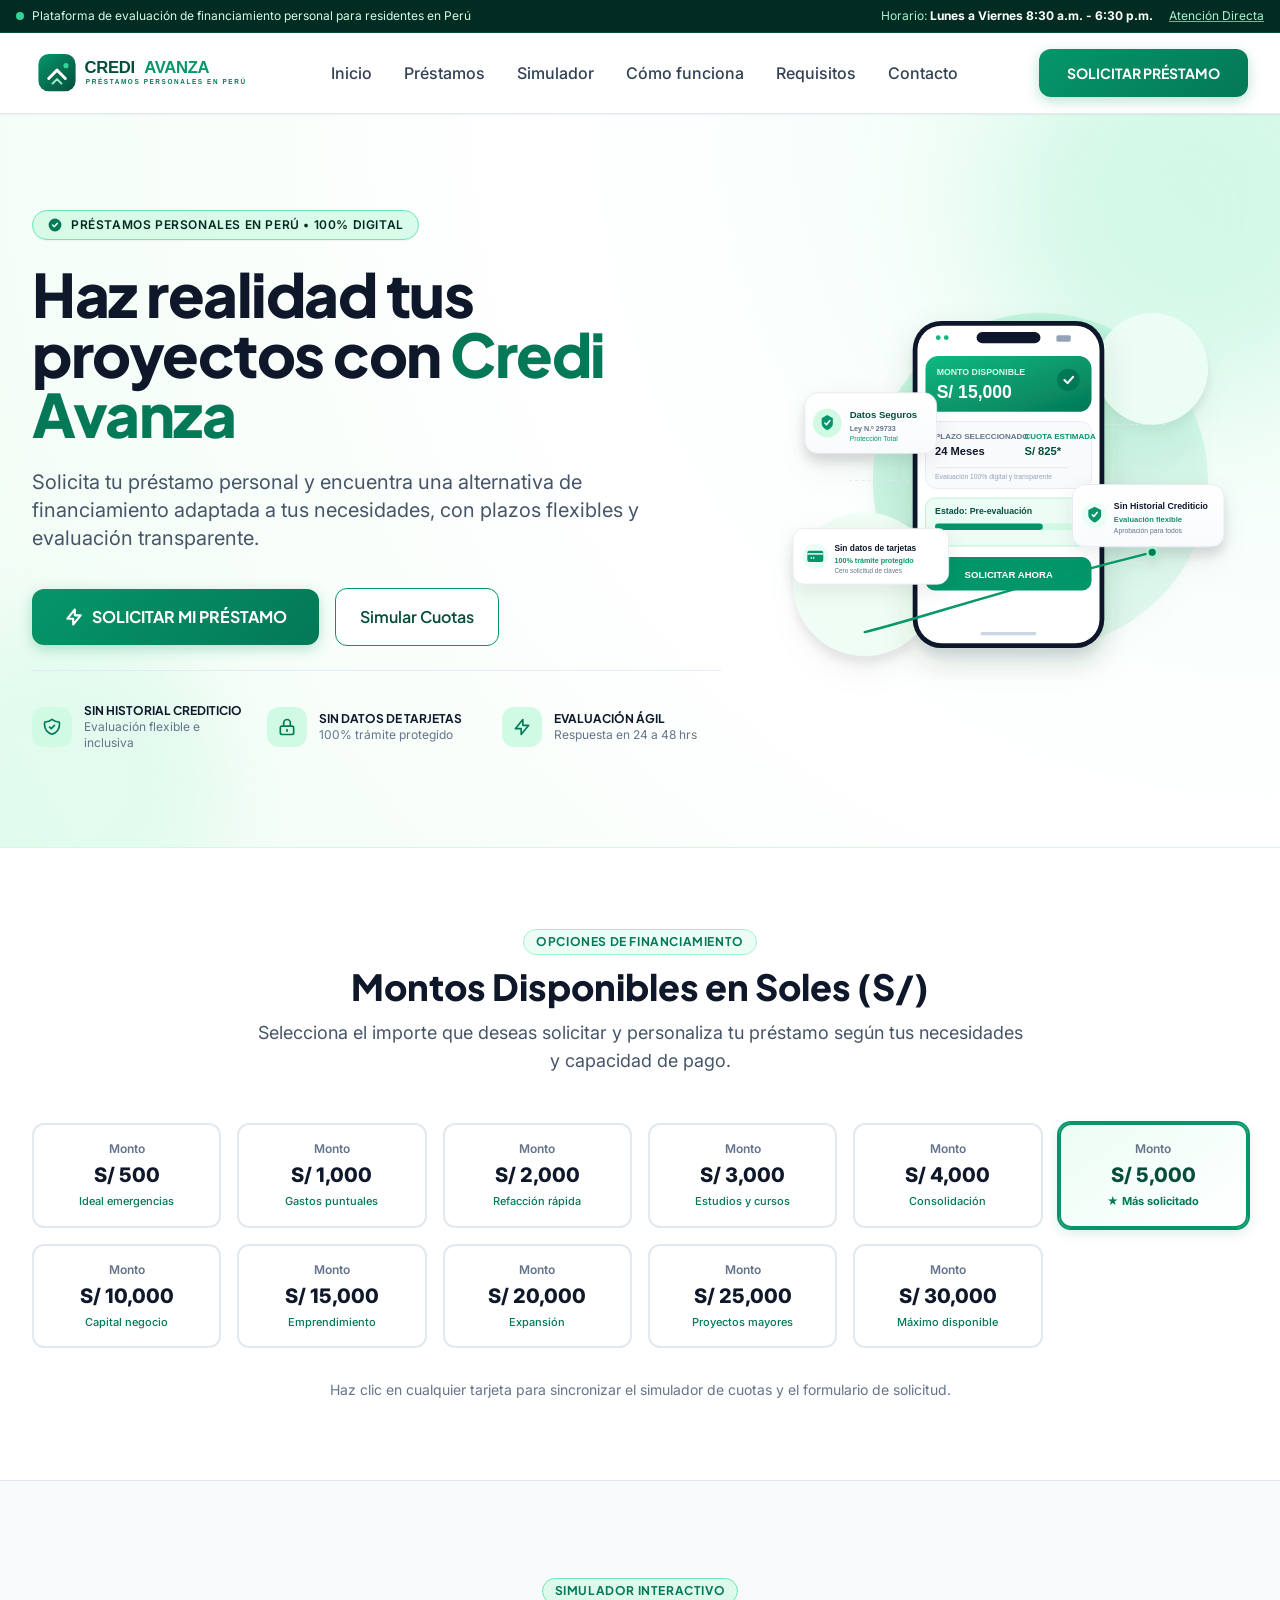
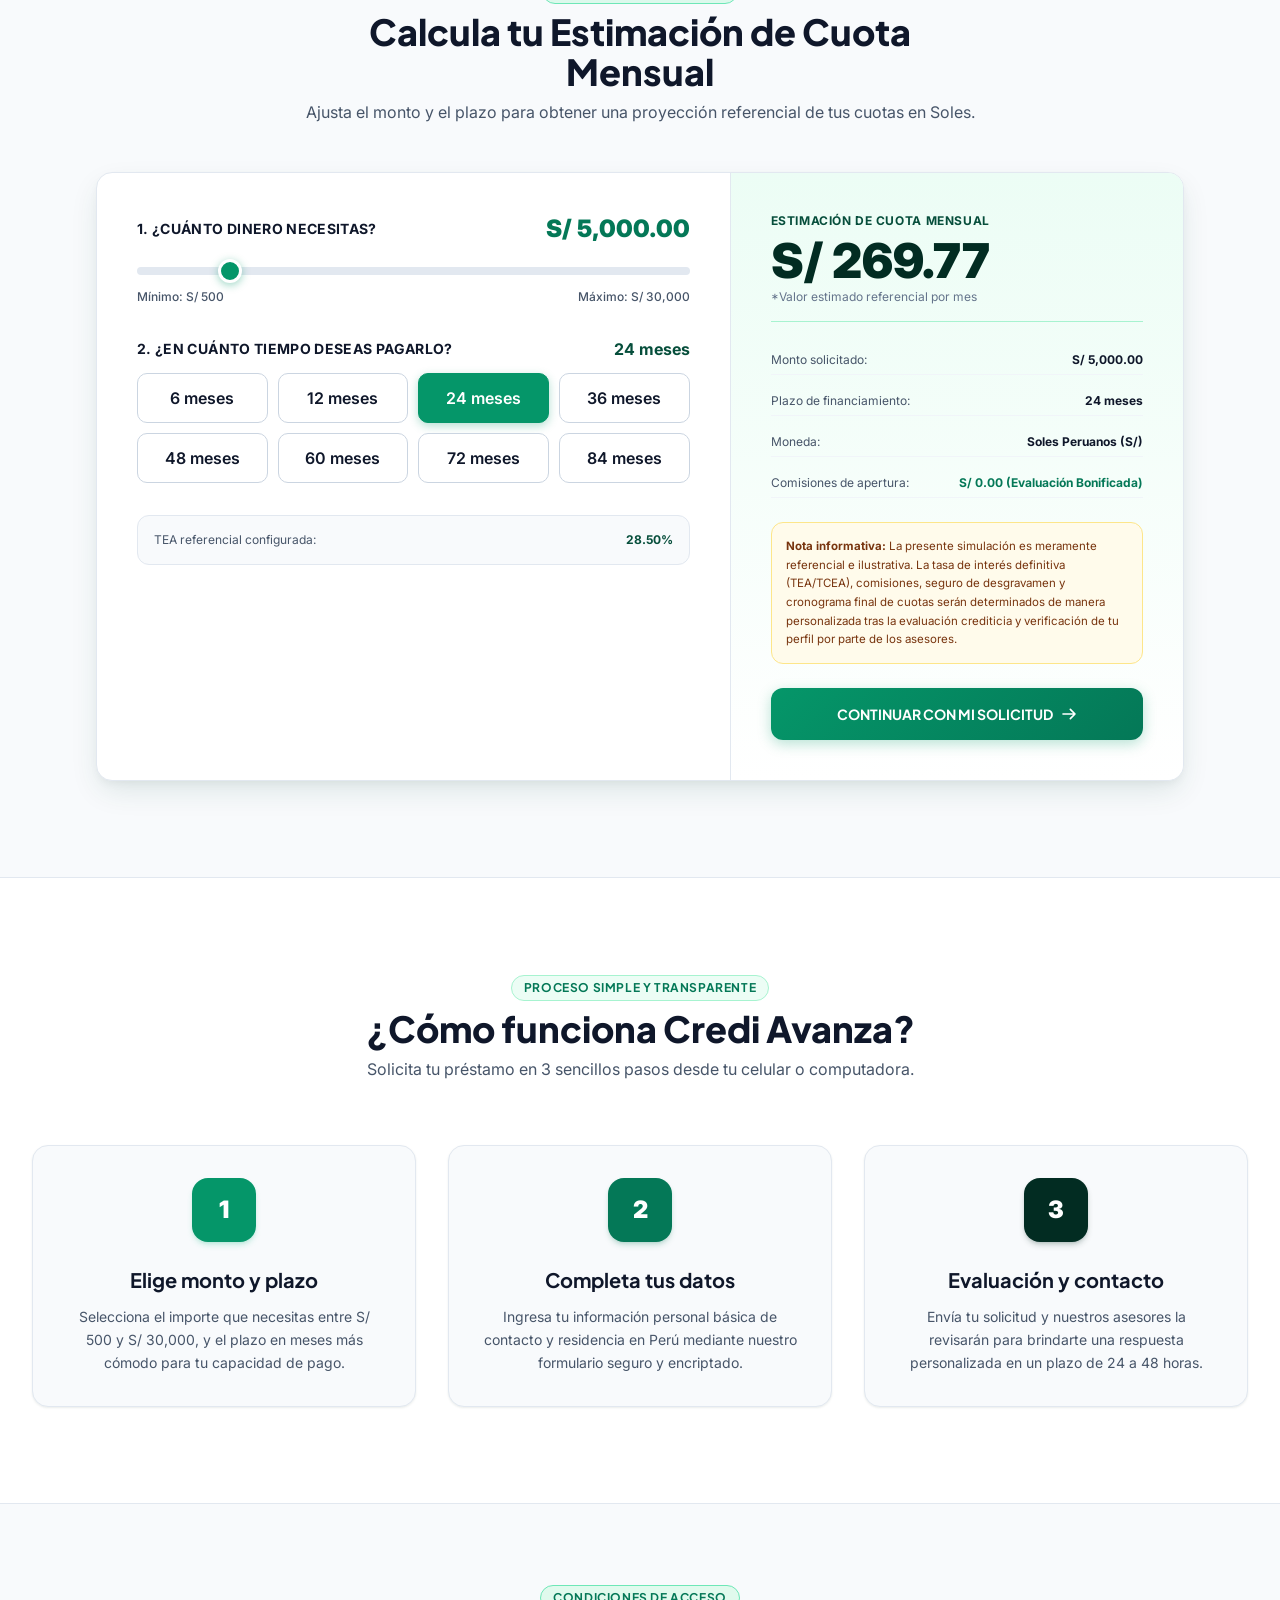
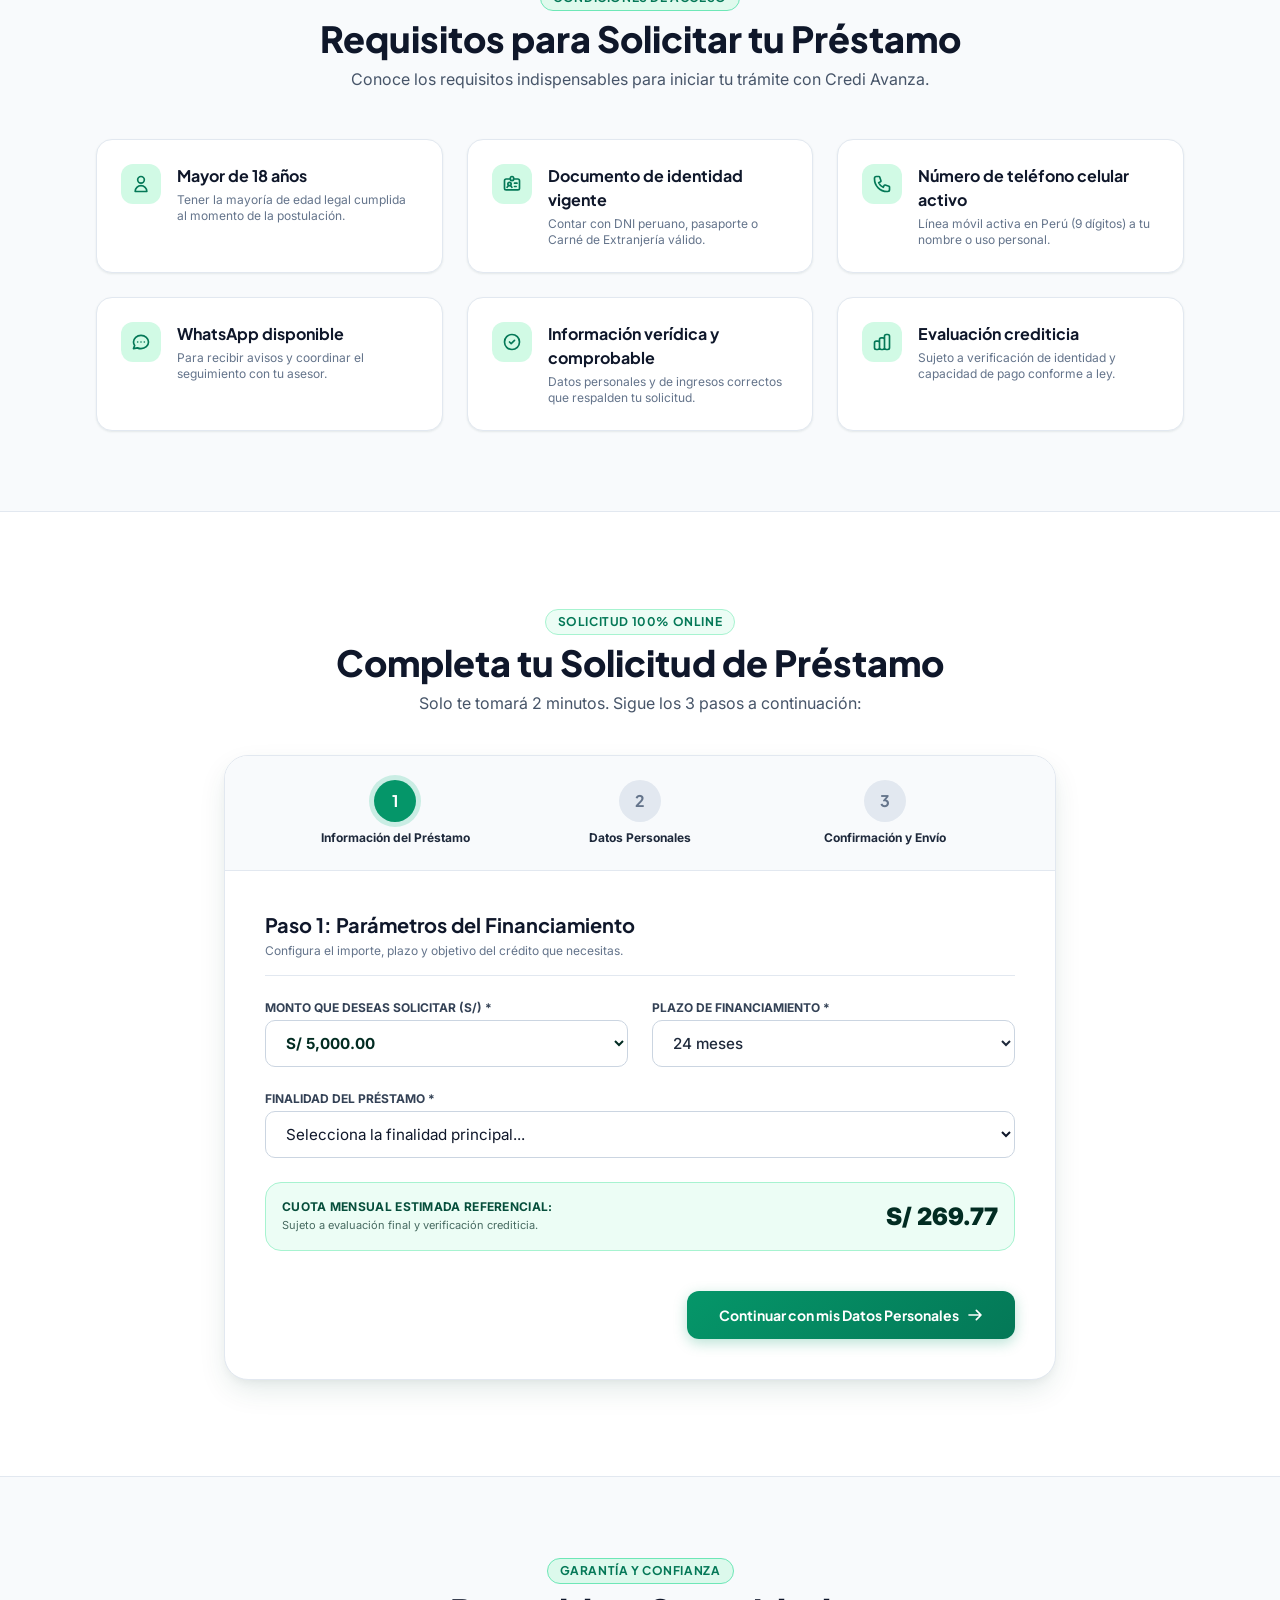
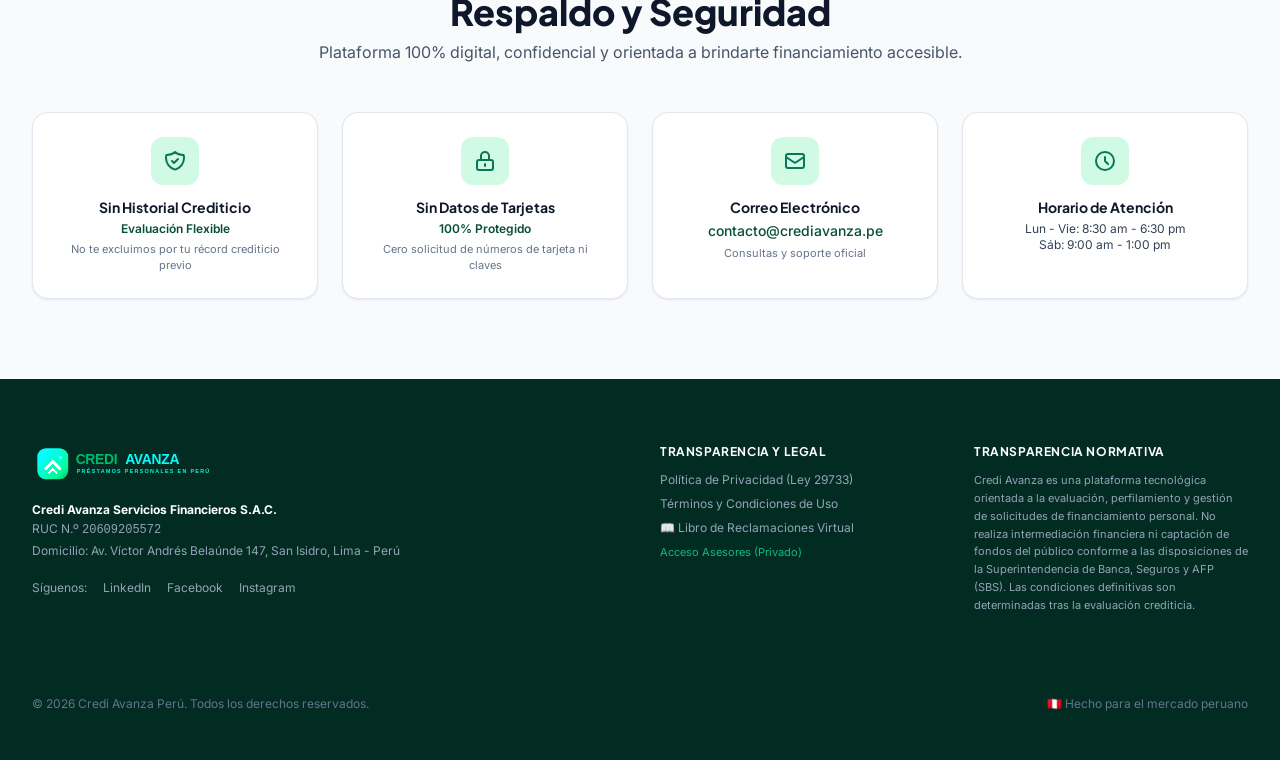
==== commit 5e076568: "feat: actualizar imagen hero con 'Sin datos de tarjetas', canales inferiores con 'Sin Historial Cred" ====
--- a/templates/index.html
+++ b/templates/index.html
@@ -6,6 +6,27 @@
   <title>Credi Avanza | Préstamos Personales Seguros y Rápidos en Perú</title>
   
   <!-- SEO Meta Tags para Perú -->
+  <!-- Open Graph Meta Tags para Redes Sociales (Facebook, WhatsApp, LinkedIn) -->
+  <meta property="og:type" content="website">
+  <meta property="og:url" content="https://www.crediavanaza.com/">
+  <meta property="og:title" content="Credi Avanza | Préstamos Personales 100% Seguros y Rápidos en Perú">
+  <meta property="og:description" content="Solicita tu préstamo personal en Perú de S/ 500 a S/ 30,000 con Credi Avanza. Evaluación digital ágil, sin historial crediticio excluyente y atención personalizada. ¡Tus metas, nuestro impulso!">
+  <meta property="og:image" content="https://www.crediavanaza.com/static/images/og-image-fb.jpg?v=3">
+  <meta property="og:image:secure_url" content="https://www.crediavanaza.com/static/images/og-image-fb.jpg?v=3">
+  <meta property="og:image:type" content="image/jpeg">
+  <meta property="og:image:width" content="1024">
+  <meta property="og:image:height" content="535">
+  <meta property="og:image:alt" content="Credi Avanza - Préstamos 100% Seguros en Perú">
+  <meta property="og:locale" content="es_PE">
+  <meta property="og:site_name" content="Credi Avanza">
+
+  <!-- Twitter / X Card Meta Tags -->
+  <meta name="twitter:card" content="summary_large_image">
+  <meta name="twitter:url" content="https://www.crediavanaza.com/">
+  <meta name="twitter:title" content="Credi Avanza | Préstamos Personales 100% Seguros en Perú">
+  <meta name="twitter:description" content="Solicita tu préstamo personal de S/ 500 a S/ 30,000 con evaluación ágil y transparente.">
+  <meta name="twitter:image" content="https://www.crediavanaza.com/static/images/og-image-fb.jpg?v=3">
+
   <meta name="description" content="Solicita tu préstamo personal en Perú de S/ 500 a S/ 30,000 con Credi Avanza. Evaluación digital ágil, plazos de 6 a 84 meses y atención transparente.">
   <meta name="keywords" content="prestamos personales peru, creditos personales lima, simulador de prestamos peru, soles, credi avanza, prestamos online peru">
   <meta name="geo.region" content="PE">
@@ -164,7 +185,19 @@
             </div>
 
             <!-- Badges de Confianza -->
-            <div class="pt-8 grid grid-cols-2 sm:grid-cols-3 gap-4 border-t border-slate-200/80 text-left">
+            <div class="pt-8 grid grid-cols-1 sm:grid-cols-3 gap-4 border-t border-slate-200/80 text-left">
+              <div class="flex items-center gap-3">
+                <div class="w-10 h-10 rounded-xl bg-emerald-100 flex items-center justify-center text-emerald-700 shrink-0">
+                  <svg class="w-5 h-5" fill="none" stroke="currentColor" viewBox="0 0 24 24">
+                    <path stroke-linecap="round" stroke-linejoin="round" stroke-width="2" d="M9 12l2 2 4-4m5.618-4.016A11.955 11.955 0 0112 2.944a11.955 11.955 0 01-8.618 3.04A12.02 12.02 0 003 9c0 5.591 3.824 10.29 9 11.622 5.176-1.332 9-6.03 9-11.622 0-1.042-.133-2.052-.382-3.016z"/>
+                  </svg>
+                </div>
+                <div>
+                  <h2 class="text-xs font-bold text-slate-900 uppercase">Sin Historial Crediticio</h2>
+                  <p class="text-xs text-slate-500">Evaluación flexible e inclusiva</p>
+                </div>
+              </div>
+
               <div class="flex items-center gap-3">
                 <div class="w-10 h-10 rounded-xl bg-emerald-100 flex items-center justify-center text-emerald-700 shrink-0">
                   <svg class="w-5 h-5" fill="none" stroke="currentColor" viewBox="0 0 24 24">
@@ -172,32 +205,20 @@
                   </svg>
                 </div>
                 <div>
-                  <h2 class="text-xs font-bold text-slate-900 uppercase">Trámite 100% Digital</h2>
-                  <p class="text-xs text-slate-500">Proceso ágil y transparente</p>
+                  <h2 class="text-xs font-bold text-slate-900 uppercase">Sin Datos de Tarjetas</h2>
+                  <p class="text-xs text-slate-500">100% trámite protegido</p>
                 </div>
               </div>
 
               <div class="flex items-center gap-3">
                 <div class="w-10 h-10 rounded-xl bg-emerald-100 flex items-center justify-center text-emerald-700 shrink-0">
                   <svg class="w-5 h-5" fill="none" stroke="currentColor" viewBox="0 0 24 24">
-                    <path stroke-linecap="round" stroke-linejoin="round" stroke-width="2" d="M9 12l2 2 4-4m5.618-4.016A11.955 11.955 0 0112 2.944a11.955 11.955 0 01-8.618 3.04A12.02 12.02 0 003 9c0 5.591 3.824 10.29 9 11.622 5.176-1.332 9-6.03 9-11.622 0-1.042-.133-2.052-.382-3.016z"/>
-                  </svg>
-                </div>
-                <div>
-                  <h2 class="text-xs font-bold text-slate-900 uppercase">Ley N.º 29733</h2>
-                  <p class="text-xs text-slate-500">Datos 100% protegidos</p>
-                </div>
-              </div>
-
-              <div class="flex items-center gap-3 col-span-2 sm:col-span-1">
-                <div class="w-10 h-10 rounded-xl bg-emerald-100 flex items-center justify-center text-emerald-700 shrink-0">
-                  <svg class="w-5 h-5" fill="none" stroke="currentColor" viewBox="0 0 24 24">
-                    <path stroke-linecap="round" stroke-linejoin="round" stroke-width="2" d="M12 8v4l3 3m6-3a9 9 0 11-18 0 9 9 0 0118 0z"/>
+                    <path stroke-linecap="round" stroke-linejoin="round" stroke-width="2" d="M13 10V3L4 14h7v7l9-11h-7z"/>
                   </svg>
                 </div>
                 <div>
                   <h2 class="text-xs font-bold text-slate-900 uppercase">Evaluación Ágil</h2>
-                  <p class="text-xs text-slate-500">Respuesta en 24-48 hrs</p>
+                  <p class="text-xs text-slate-500">Respuesta en 24 a 48 hrs</p>
                 </div>
               </div>
             </div>
@@ -1102,43 +1123,45 @@
         
         <div class="text-center max-w-2xl mx-auto mb-12">
           <h2 class="text-xs font-bold uppercase tracking-wider text-emerald-700 bg-emerald-100/70 inline-block px-3 py-1 rounded-full border border-emerald-300 mb-2">
-            Canales de Atención
+            Garantía y Confianza
           </h2>
           <h3 class="text-3xl sm:text-4xl font-extrabold text-slate-900">
-            Estamos para ayudarte
+            Respaldo y Seguridad
           </h3>
           <p class="text-slate-600 mt-2">
-            Comunícate con nuestro equipo oficial de atención a usuarios en Perú.
+            Plataforma 100% digital, confidencial y orientada a brindarte financiamiento accesible.
           </p>
         </div>
 
-        <div class="grid grid-cols-1 md:grid-cols-4 gap-6">
+        <div class="grid grid-cols-1 sm:grid-cols-2 md:grid-cols-4 gap-6">
           
-          <!-- Teléfono -->
-          <a href="tel:+5117008920" class="cfg-tel-link block bg-white p-6 rounded-2xl border border-slate-200 shadow-fintech-sm text-center hover:border-emerald-500 hover:shadow-md transition">
+          <!-- Tarjeta 1: Sin Historial Crediticio -->
+          <div class="bg-white p-6 rounded-2xl border border-slate-200 shadow-fintech-sm text-center hover:border-emerald-500 transition">
             <div class="w-12 h-12 bg-emerald-100 rounded-xl text-emerald-700 flex items-center justify-center mx-auto mb-3">
+              <!-- Escudo de Seguridad con Check -->
               <svg class="w-6 h-6" fill="none" stroke="currentColor" viewBox="0 0 24 24">
-                <path stroke-linecap="round" stroke-linejoin="round" stroke-width="2" d="M3 5a2 2 0 012-2h3.28a1 1 0 01.948.684l1.498 4.493a1 1 0 01-.502 1.21l-2.257 1.13a11.042 11.042 0 005.516 5.516l1.13-2.257a1 1 0 011.21-.502l4.493 1.498a1 1 0 01.684.949V19a2 2 0 01-2 2h-1C9.716 21 3 14.284 3 6V5z"/>
+                <path stroke-linecap="round" stroke-linejoin="round" stroke-width="2" d="M9 12l2 2 4-4m5.618-4.016A11.955 11.955 0 0112 2.944a11.955 11.955 0 01-8.618 3.04A12.02 12.02 0 003 9c0 5.591 3.824 10.29 9 11.622 5.176-1.332 9-6.03 9-11.622 0-1.042-.133-2.052-.382-3.016z"/>
               </svg>
             </div>
-            <h4 class="font-bold text-slate-900 text-sm">Teléfono de Atención</h4>
-            <p class="text-emerald-800 font-mono font-semibold text-sm mt-1 cfg-telefono">+51 1 700 8920</p>
-            <span class="text-[11px] text-slate-500 block mt-1">Línea fija Lima y provincias</span>
-          </a>
-
-          <!-- WhatsApp -->
-          <a href="https://wa.me/51987654321" target="_blank" rel="noopener noreferrer" class="cfg-whatsapp-link block bg-white p-6 rounded-2xl border border-slate-200 shadow-fintech-sm text-center hover:border-emerald-500 hover:shadow-md transition">
+            <h4 class="font-bold text-slate-900 text-sm">Sin Historial Crediticio</h4>
+            <p class="text-emerald-800 font-semibold text-xs mt-1">Evaluación Flexible</p>
+            <span class="text-[11px] text-slate-500 block mt-1">No te excluimos por tu récord crediticio previo</span>
+          </div>
+
+          <!-- Tarjeta 2: Sin Datos de Tarjetas -->
+          <div class="bg-white p-6 rounded-2xl border border-slate-200 shadow-fintech-sm text-center hover:border-emerald-500 transition">
             <div class="w-12 h-12 bg-emerald-100 rounded-xl text-emerald-700 flex items-center justify-center mx-auto mb-3">
+              <!-- Candado de Seguridad -->
               <svg class="w-6 h-6" fill="none" stroke="currentColor" viewBox="0 0 24 24">
-                <path stroke-linecap="round" stroke-linejoin="round" stroke-width="2" d="M8 12h.01M12 12h.01M16 12h.01M21 12c0 4.418-4.03 8-9 8a9.863 9.863 0 01-4.255-.949L3 20l1.395-3.72C3.512 15.042 3 13.574 3 12c0-4.418 4.03-8 9-8s9 3.582 9 8z"/>
+                <path stroke-linecap="round" stroke-linejoin="round" stroke-width="2" d="M12 15v2m-6 4h12a2 2 0 002-2v-6a2 2 0 00-2-2H6a2 2 0 00-2 2v6a2 2 0 002 2zm10-10V7a4 4 0 00-8 0v4h8z"/>
               </svg>
             </div>
-            <h4 class="font-bold text-slate-900 text-sm">WhatsApp Oficial</h4>
-            <p class="text-emerald-800 font-mono font-semibold text-sm mt-1 cfg-whatsapp">+51 987 654 321</p>
-            <span class="text-[11px] text-slate-500 block mt-1">Chat de orientación directa</span>
-          </a>
-
-          <!-- Email -->
+            <h4 class="font-bold text-slate-900 text-sm">Sin Datos de Tarjetas</h4>
+            <p class="text-emerald-800 font-semibold text-xs mt-1">100% Protegido</p>
+            <span class="text-[11px] text-slate-500 block mt-1">Cero solicitud de números de tarjeta ni claves</span>
+          </div>
+
+          <!-- Tarjeta 3: Correo Electronico -->
           <a href="mailto:contacto@crediavanza.pe" class="cfg-email-link block bg-white p-6 rounded-2xl border border-slate-200 shadow-fintech-sm text-center hover:border-emerald-500 hover:shadow-md transition">
             <div class="w-12 h-12 bg-emerald-100 rounded-xl text-emerald-700 flex items-center justify-center mx-auto mb-3">
               <svg class="w-6 h-6" fill="none" stroke="currentColor" viewBox="0 0 24 24">
@@ -1147,10 +1170,10 @@
             </div>
             <h4 class="font-bold text-slate-900 text-sm">Correo Electrónico</h4>
             <p class="text-emerald-800 font-medium text-sm mt-1 cfg-email">contacto@crediavanza.pe</p>
-            <span class="text-[11px] text-slate-500 block mt-1">Consultas y soporte</span>
+            <span class="text-[11px] text-slate-500 block mt-1">Consultas y soporte oficial</span>
           </a>
 
-          <!-- Horario -->
+          <!-- Tarjeta 4: Horario -->
           <div class="bg-white p-6 rounded-2xl border border-slate-200 shadow-fintech-sm text-center">
             <div class="w-12 h-12 bg-emerald-100 rounded-xl text-emerald-700 flex items-center justify-center mx-auto mb-3">
               <svg class="w-6 h-6" fill="none" stroke="currentColor" viewBox="0 0 24 24">
@@ -1342,16 +1365,7 @@
     </div>
   </div>
 
-  <!-- Botón Flotante de WhatsApp para Atención Inmediata -->
-  <a id="btn-wsp-flotante" href="https://wa.me/51987654321?text=Hola%2C%20quisiera%20m%C3%A1s%20informaci%C3%B3n%20sobre%20un%20pr%C3%A9stamo%20en%20Credi%20Avanza" target="_blank" rel="noopener noreferrer" class="cfg-whatsapp-link fixed bottom-6 right-6 z-40 bg-emerald-600 hover:bg-emerald-500 text-white p-3.5 rounded-full shadow-2xl flex items-center gap-2 group transition-all duration-300 hover:scale-105 border-2 border-white/90" title="Atención directa por WhatsApp">
-    <svg class="w-7 h-7 fill-current shrink-0" width="28" height="28" viewBox="0 0 24 24">
-      <path d="M12.031 6.172c-3.181 0-5.767 2.586-5.768 5.766-.001 1.298.38 2.27 1.019 3.287l-.711 2.598 2.669-.699c.969.529 1.777.781 2.791.781 3.181 0 5.767-2.587 5.767-5.766.001-3.18-2.585-5.767-5.767-5.767zm0 10.457c-.886 0-1.611-.237-2.383-.695l-.171-.102-1.767.463.471-1.722-.112-.178c-.495-.788-.756-1.55-.755-2.457.001-2.476 2.015-4.49 4.492-4.49 2.476 0 4.49 2.014 4.49 4.49 0 2.476-2.014 4.489-4.49 4.489z"/>
-      <path d="M12 2C6.477 2 2 6.477 2 12c0 1.89.525 3.66 1.438 5.176L2 22l4.981-1.306C8.423 21.524 10.154 22 12 22c5.523 0 10-4.477 10-10S17.523 2 12 2zm0 18.25c-1.64 0-3.18-.46-4.502-1.258l-.323-.194-2.964.777.791-2.89-.211-.336C3.93 15.01 3.45 13.54 3.45 12c0-4.714 3.836-8.55 8.55-8.55 4.714 0 8.55 3.836 8.55 8.55 0 4.714-3.836 8.55-8.55 8.55z"/>
-    </svg>
-    <span class="hidden md:inline-block max-w-0 overflow-hidden whitespace-nowrap group-hover:max-w-xs transition-all duration-500 ease-in-out font-bold text-xs pr-1">
-      ¿Consultas? Chatea con un asesor
-    </span>
-  </a>
+  
 
   <!-- Scripts -->
   <script src="/static/js/ubigeo.js"></script>
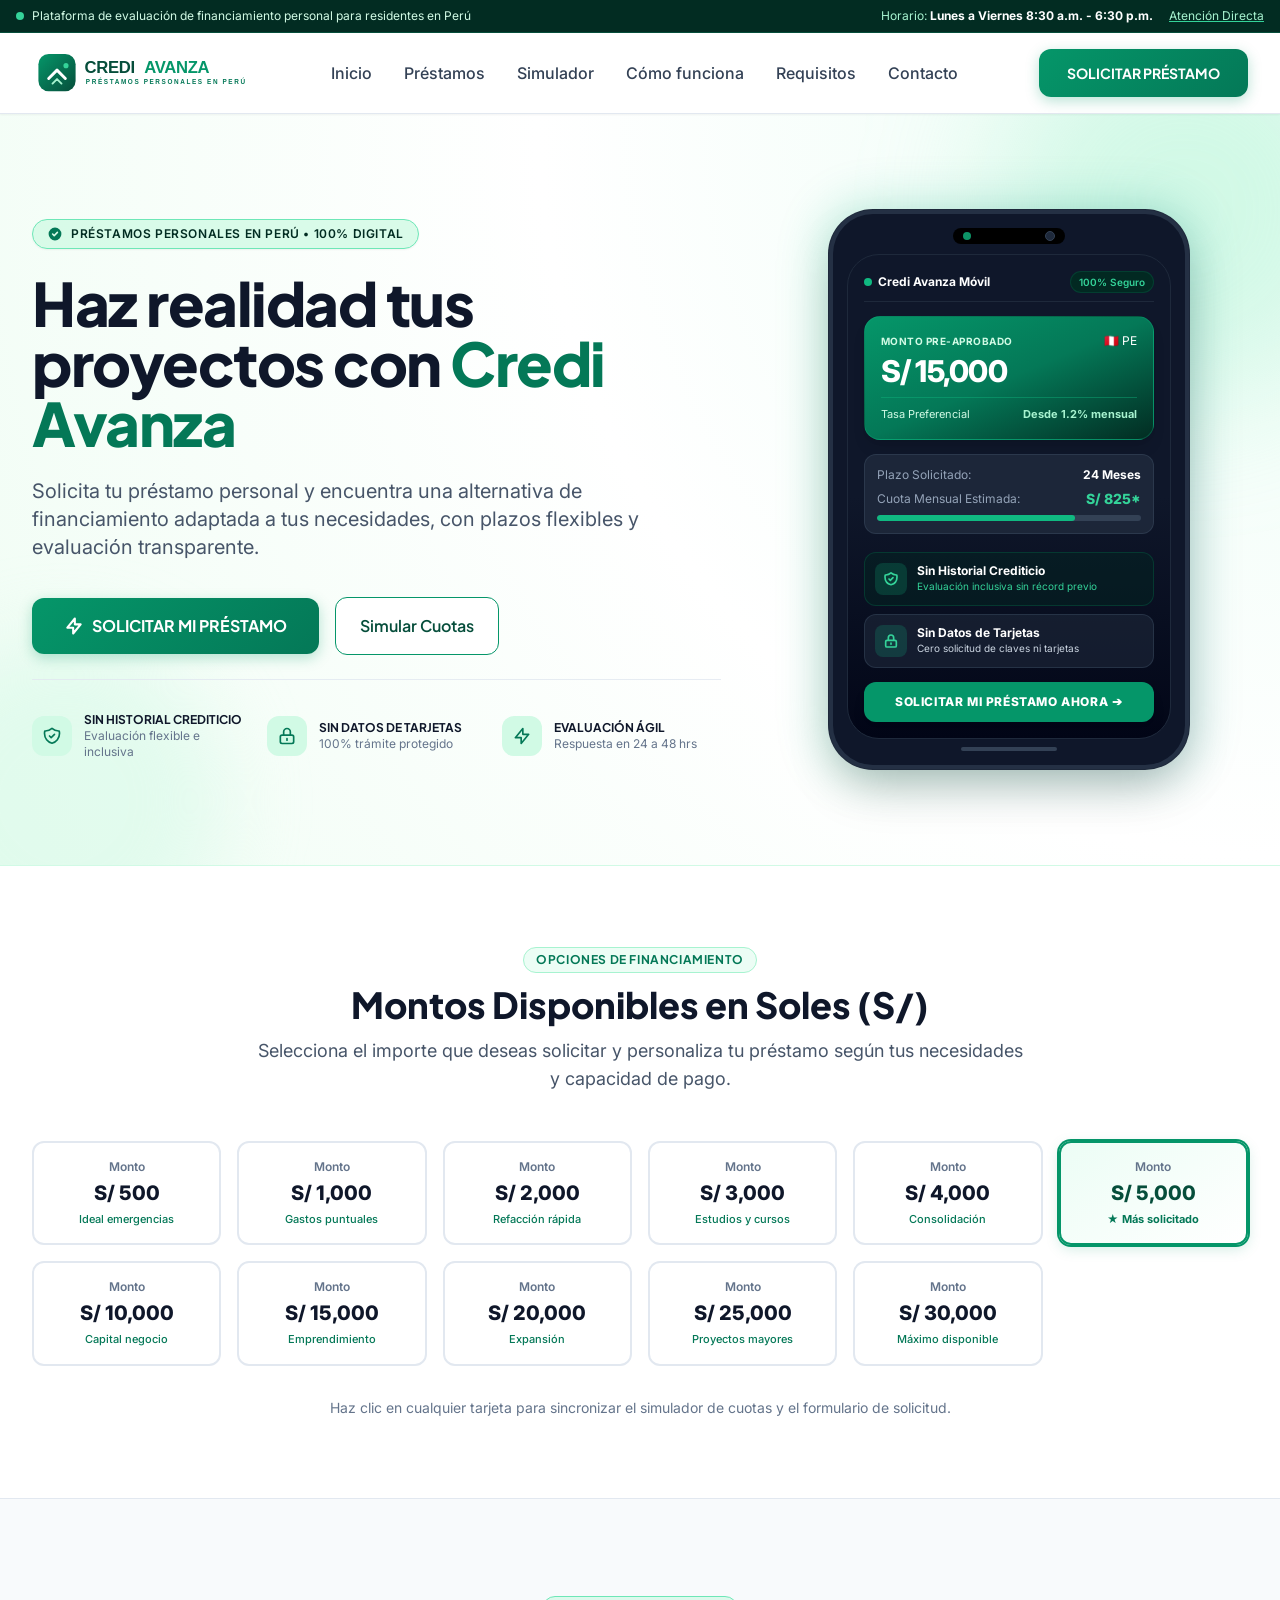
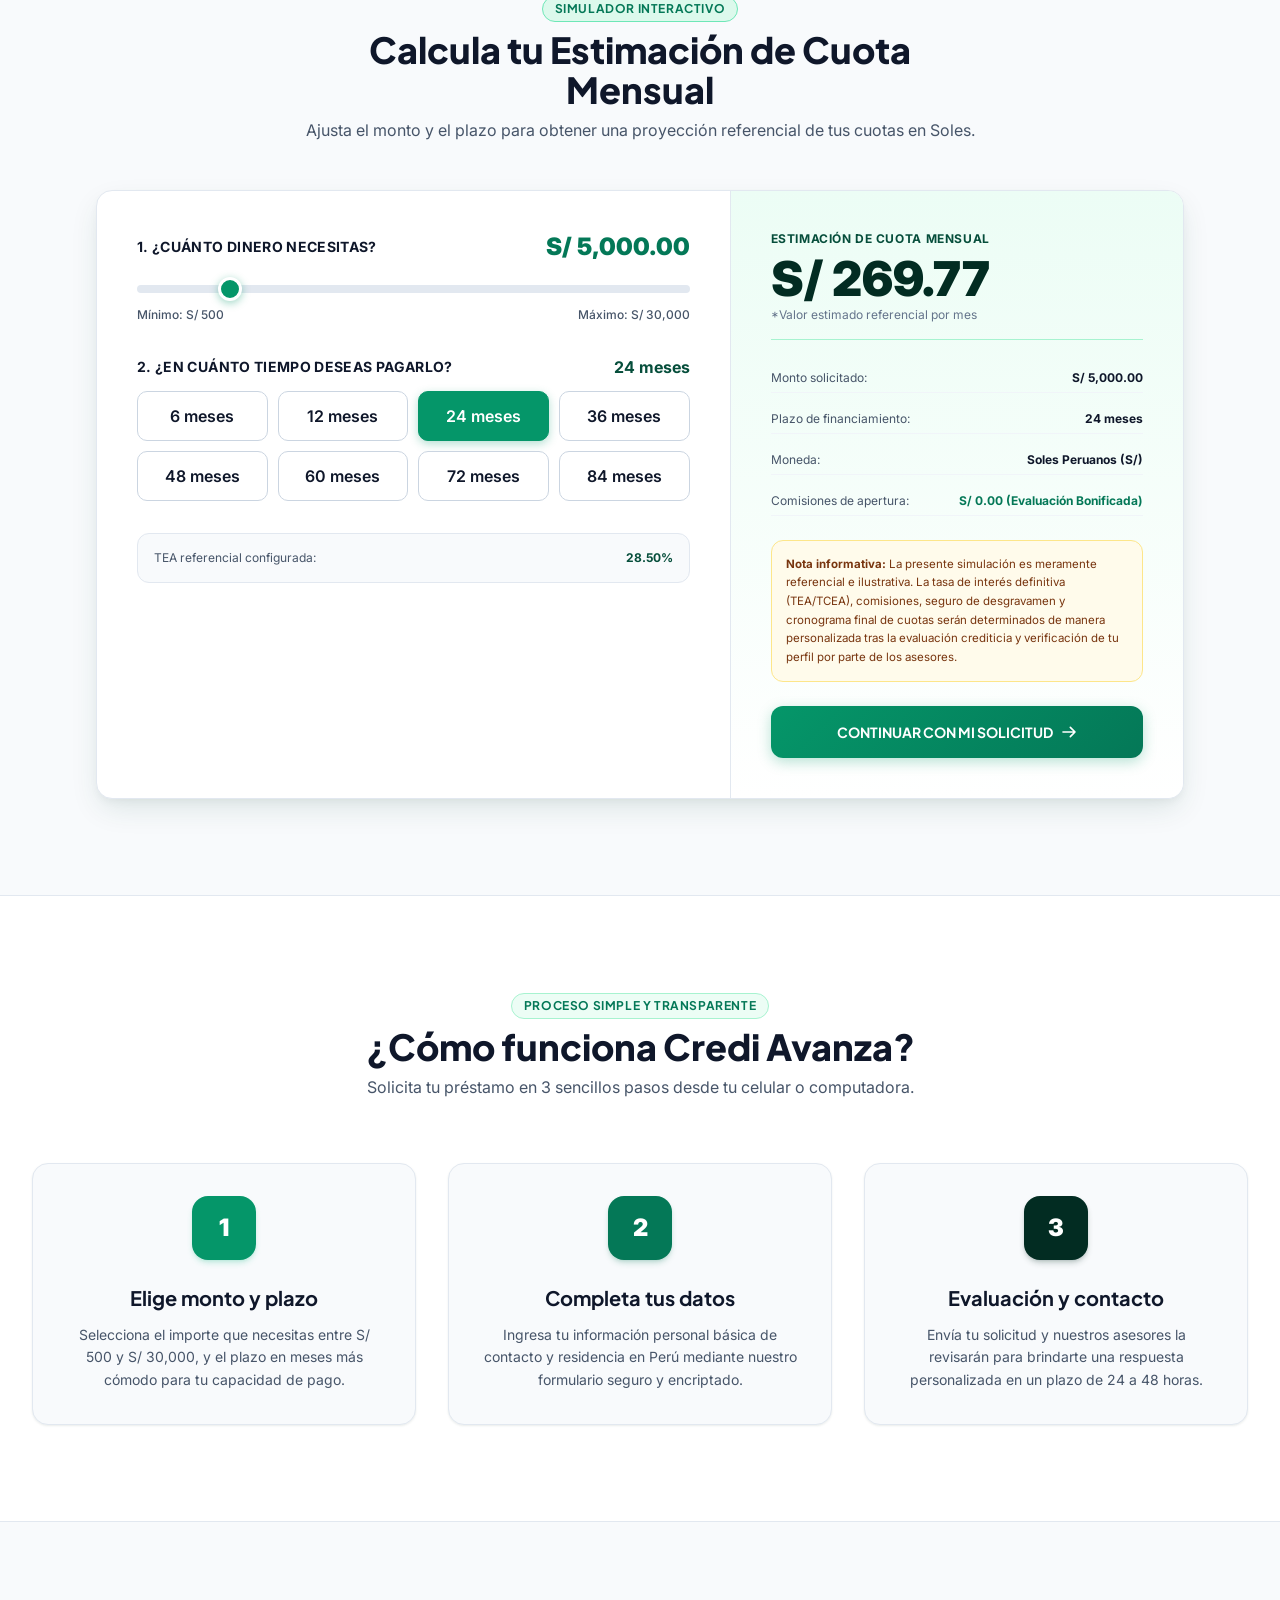
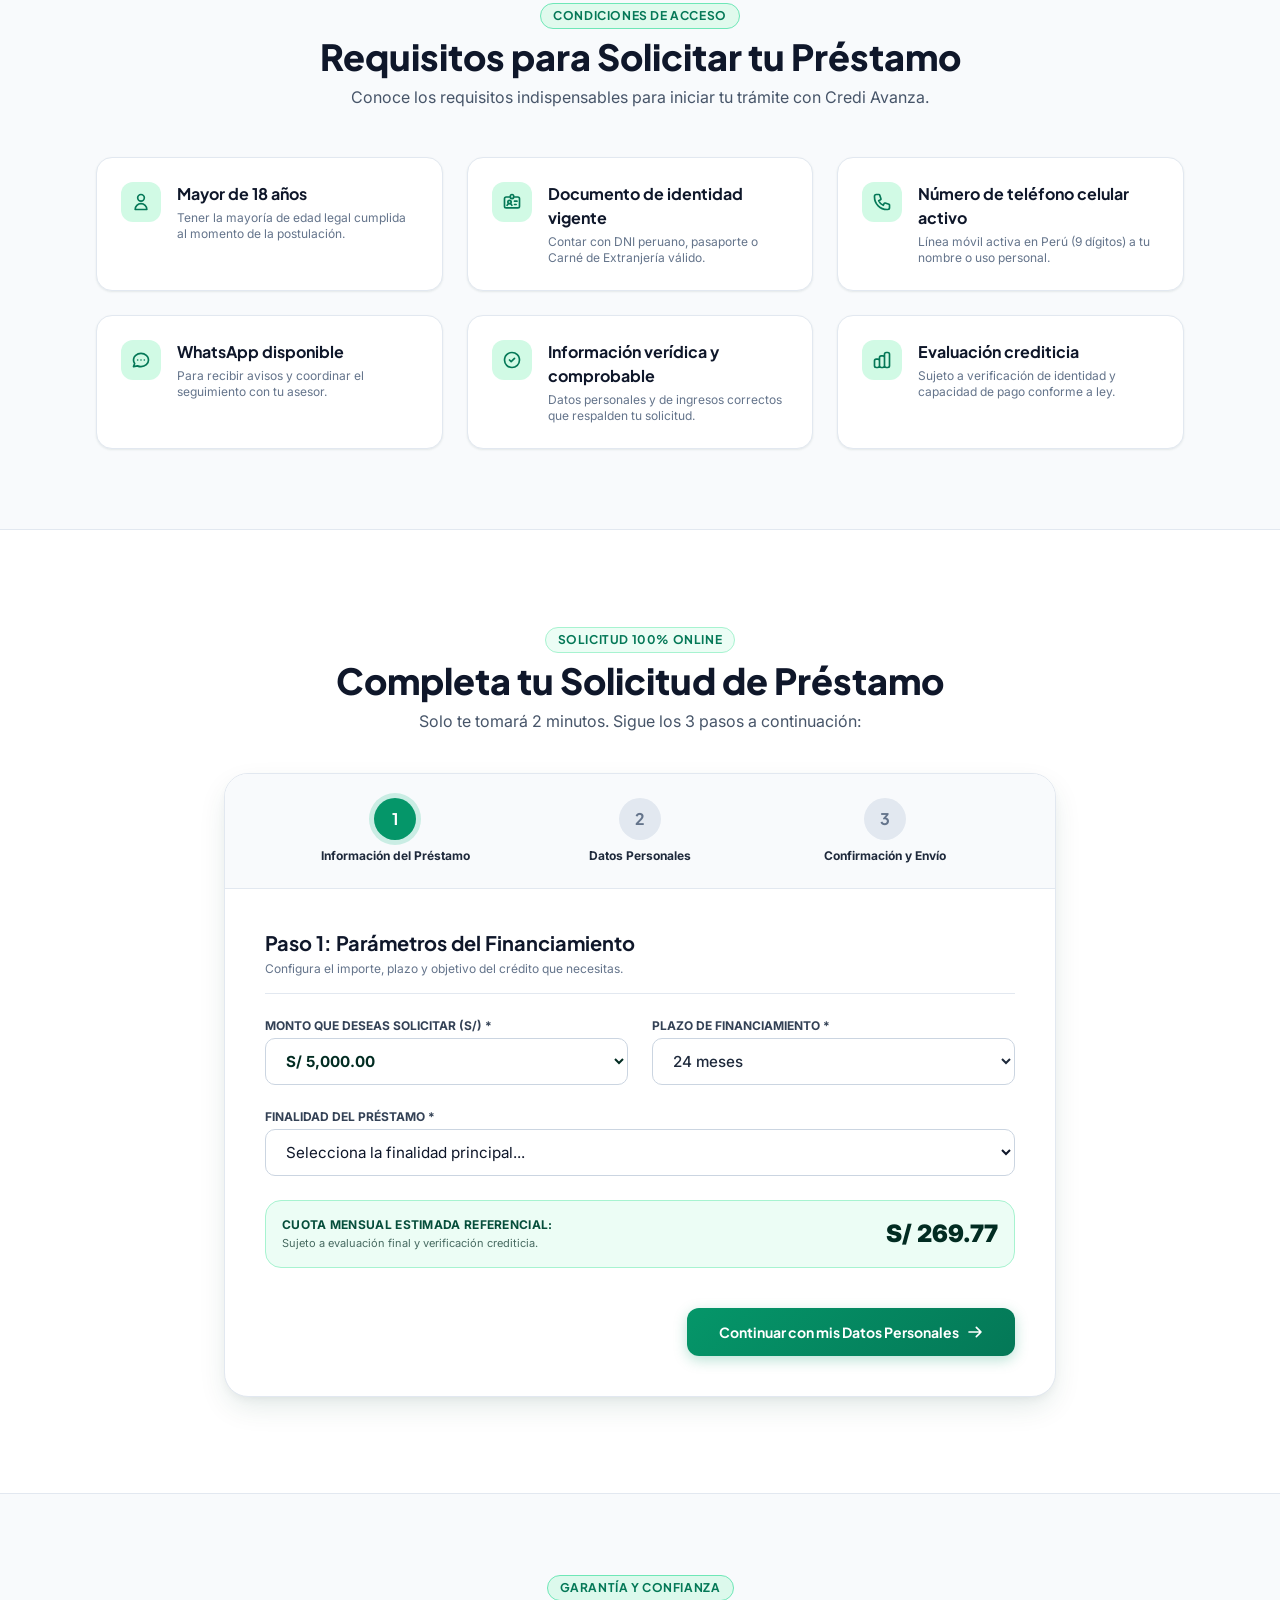
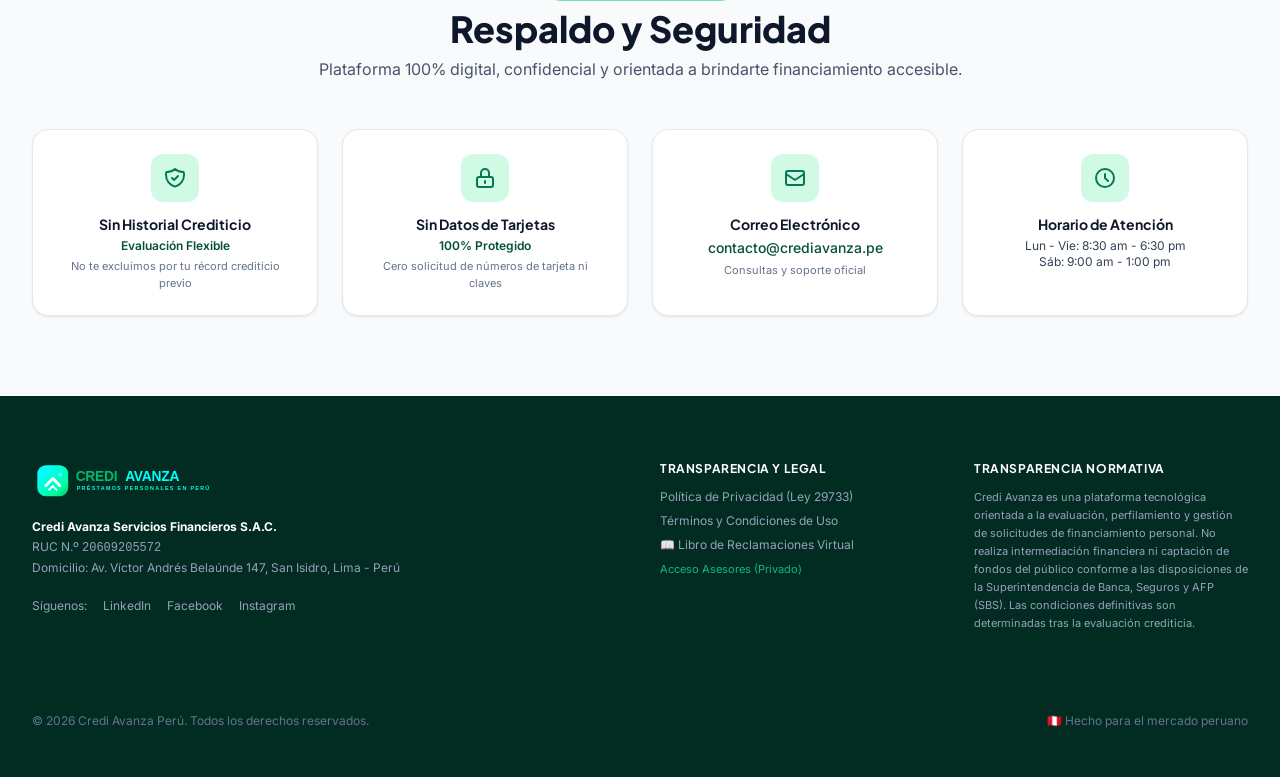
==== commit 76b8b11a: "feat: optimizar mockup de celular 100% nativo mobile-first nitido y sin distorsion borrosa" ====
--- a/templates/index.html
+++ b/templates/index.html
@@ -225,13 +225,108 @@
 
           </div>
 
-          <!-- Ilustración Fintech Hero -->
+          <!-- Mockup Celular Fintech Mobile-First (100% Nítido en Móvil y PC) -->
           <div class="lg:col-span-5 flex justify-center">
-            <div class="relative w-full max-w-md lg:max-w-none">
-              <img src="/static/images/hero-fintech.svg" alt="Credi Avanza Préstamos Personales Perú" class="w-full h-auto drop-shadow-xl animate-fade-in">
-            </div>
-          </div>
-
+            <div class="relative w-full max-w-[340px] sm:max-w-[360px] mx-auto animate-fade-in">
+              
+              <!-- Resplandor verde de fondo -->
+              <div class="absolute -inset-1.5 bg-gradient-to-r from-emerald-500 to-teal-600 rounded-[46px] blur-xl opacity-25"></div>
+
+              <!-- Carcasa del Celular (Smartphone Mockup Nativo) -->
+              <div class="relative bg-slate-900 p-3 sm:p-3.5 rounded-[44px] shadow-2xl ring-1 ring-slate-800 border-4 border-slate-700/60">
+                
+                <!-- Notch / Isla Dinámica -->
+                <div class="w-28 h-4 bg-black rounded-full mx-auto mb-2.5 flex items-center justify-between px-2.5">
+                  <div class="w-2 h-2 rounded-full bg-emerald-500/80 animate-pulse"></div>
+                  <div class="w-2.5 h-2.5 rounded-full bg-slate-800 border border-slate-700"></div>
+                </div>
+
+                <!-- Pantalla de la Aplicación Móvil -->
+                <div class="bg-gradient-to-b from-slate-900 via-slate-900 to-slate-950 rounded-[32px] p-4 text-left border border-slate-800 space-y-3.5 overflow-hidden">
+                  
+                  <!-- Barra Superior App -->
+                  <div class="flex items-center justify-between text-xs border-b border-slate-800 pb-2">
+                    <div class="flex items-center gap-1.5 font-bold text-white text-[12px]">
+                      <span class="w-2 h-2 rounded-full bg-emerald-500 inline-block"></span>
+                      Credi Avanza Móvil
+                    </div>
+                    <span class="text-[10px] bg-emerald-950/90 text-emerald-400 border border-emerald-800/60 px-2 py-0.5 rounded-full font-semibold">100% Seguro</span>
+                  </div>
+
+                  <!-- Tarjeta Principal: Monto Pre-Aprobado -->
+                  <div class="bg-gradient-to-br from-emerald-600 via-emerald-700 to-emerald-900 text-white p-4 rounded-2xl shadow-lg border border-emerald-500/30">
+                    <div class="flex items-center justify-between">
+                      <span class="text-[10px] font-bold uppercase tracking-wider text-emerald-100">Monto Pre-Aprobado</span>
+                      <span class="text-xs">🇵🇪 PE</span>
+                    </div>
+                    <div class="text-2xl sm:text-3xl font-extrabold tracking-tight mt-1 text-white">
+                      S/ 15,000
+                    </div>
+                    <div class="flex items-center justify-between mt-2 pt-2 border-t border-emerald-500/40 text-[11px]">
+                      <span class="text-emerald-100">Tasa Preferencial</span>
+                      <span class="font-bold text-emerald-200">Desde 1.2% mensual</span>
+                    </div>
+                  </div>
+
+                  <!-- Tarjeta de Simulación Cuota -->
+                  <div class="bg-slate-800/90 rounded-xl p-3 border border-slate-700/70 space-y-1.5">
+                    <div class="flex items-center justify-between text-xs">
+                      <span class="text-slate-400">Plazo Solicitado:</span>
+                      <span class="font-bold text-white">24 Meses</span>
+                    </div>
+                    <div class="flex items-center justify-between text-xs">
+                      <span class="text-slate-400">Cuota Mensual Estimada:</span>
+                      <span class="font-extrabold text-emerald-400 text-sm">S/ 825*</span>
+                    </div>
+                    <div class="w-full bg-slate-700 rounded-full h-1.5 mt-1 overflow-hidden">
+                      <div class="bg-emerald-500 h-1.5 rounded-full w-3/4"></div>
+                    </div>
+                  </div>
+
+                  <!-- Insignias de Garantía y Seguridad Móvil -->
+                  <div class="space-y-2 pt-1">
+                    
+                    <!-- Sin Historial Crediticio -->
+                    <div class="flex items-center gap-2.5 bg-emerald-950/40 border border-emerald-800/60 p-2.5 rounded-xl">
+                      <div class="w-8 h-8 rounded-lg bg-emerald-500/20 text-emerald-400 flex items-center justify-center shrink-0">
+                        <svg class="w-4 h-4" fill="none" stroke="currentColor" viewBox="0 0 24 24">
+                          <path stroke-linecap="round" stroke-linejoin="round" stroke-width="2.5" d="M9 12l2 2 4-4m5.618-4.016A11.955 11.955 0 0112 2.944a11.955 11.955 0 01-8.618 3.04A12.02 12.02 0 003 9c0 5.591 3.824 10.29 9 11.622 5.176-1.332 9-6.03 9-11.622 0-1.042-.133-2.052-.382-3.016z"/>
+                        </svg>
+                      </div>
+                      <div>
+                        <div class="text-xs font-bold text-white">Sin Historial Crediticio</div>
+                        <div class="text-[10px] text-emerald-400">Evaluación inclusiva sin récord previo</div>
+                      </div>
+                    </div>
+
+                    <!-- Sin Datos de Tarjetas -->
+                    <div class="flex items-center gap-2.5 bg-slate-800/60 border border-slate-700/60 p-2.5 rounded-xl">
+                      <div class="w-8 h-8 rounded-lg bg-emerald-500/20 text-emerald-400 flex items-center justify-center shrink-0">
+                        <svg class="w-4 h-4" fill="none" stroke="currentColor" viewBox="0 0 24 24">
+                          <path stroke-linecap="round" stroke-linejoin="round" stroke-width="2.5" d="M12 15v2m-6 4h12a2 2 0 002-2v-6a2 2 0 00-2-2H6a2 2 0 00-2 2v6a2 2 0 002 2zm10-10V7a4 4 0 00-8 0v4h8z"/>
+                        </svg>
+                      </div>
+                      <div>
+                        <div class="text-xs font-bold text-white">Sin Datos de Tarjetas</div>
+                        <div class="text-[10px] text-slate-300">Cero solicitud de claves ni tarjetas</div>
+                      </div>
+                    </div>
+
+                  </div>
+
+                  <!-- Botón de Acción en la App -->
+                  <a href="#solicitud-wizard" class="btn-ir-solicitud block w-full py-3 bg-emerald-600 hover:bg-emerald-500 text-white font-extrabold text-xs tracking-wider uppercase rounded-xl text-center shadow-lg transition transform active:scale-95">
+                    SOLICITAR MI PRÉSTAMO AHORA ➔
+                  </a>
+
+                </div>
+
+                <!-- Botón Home inferior del celular -->
+                <div class="w-24 h-1 bg-slate-700 rounded-full mx-auto mt-2"></div>
+              </div>
+
+            </div>
+          </div>
         </div>
       </div>
     </section>
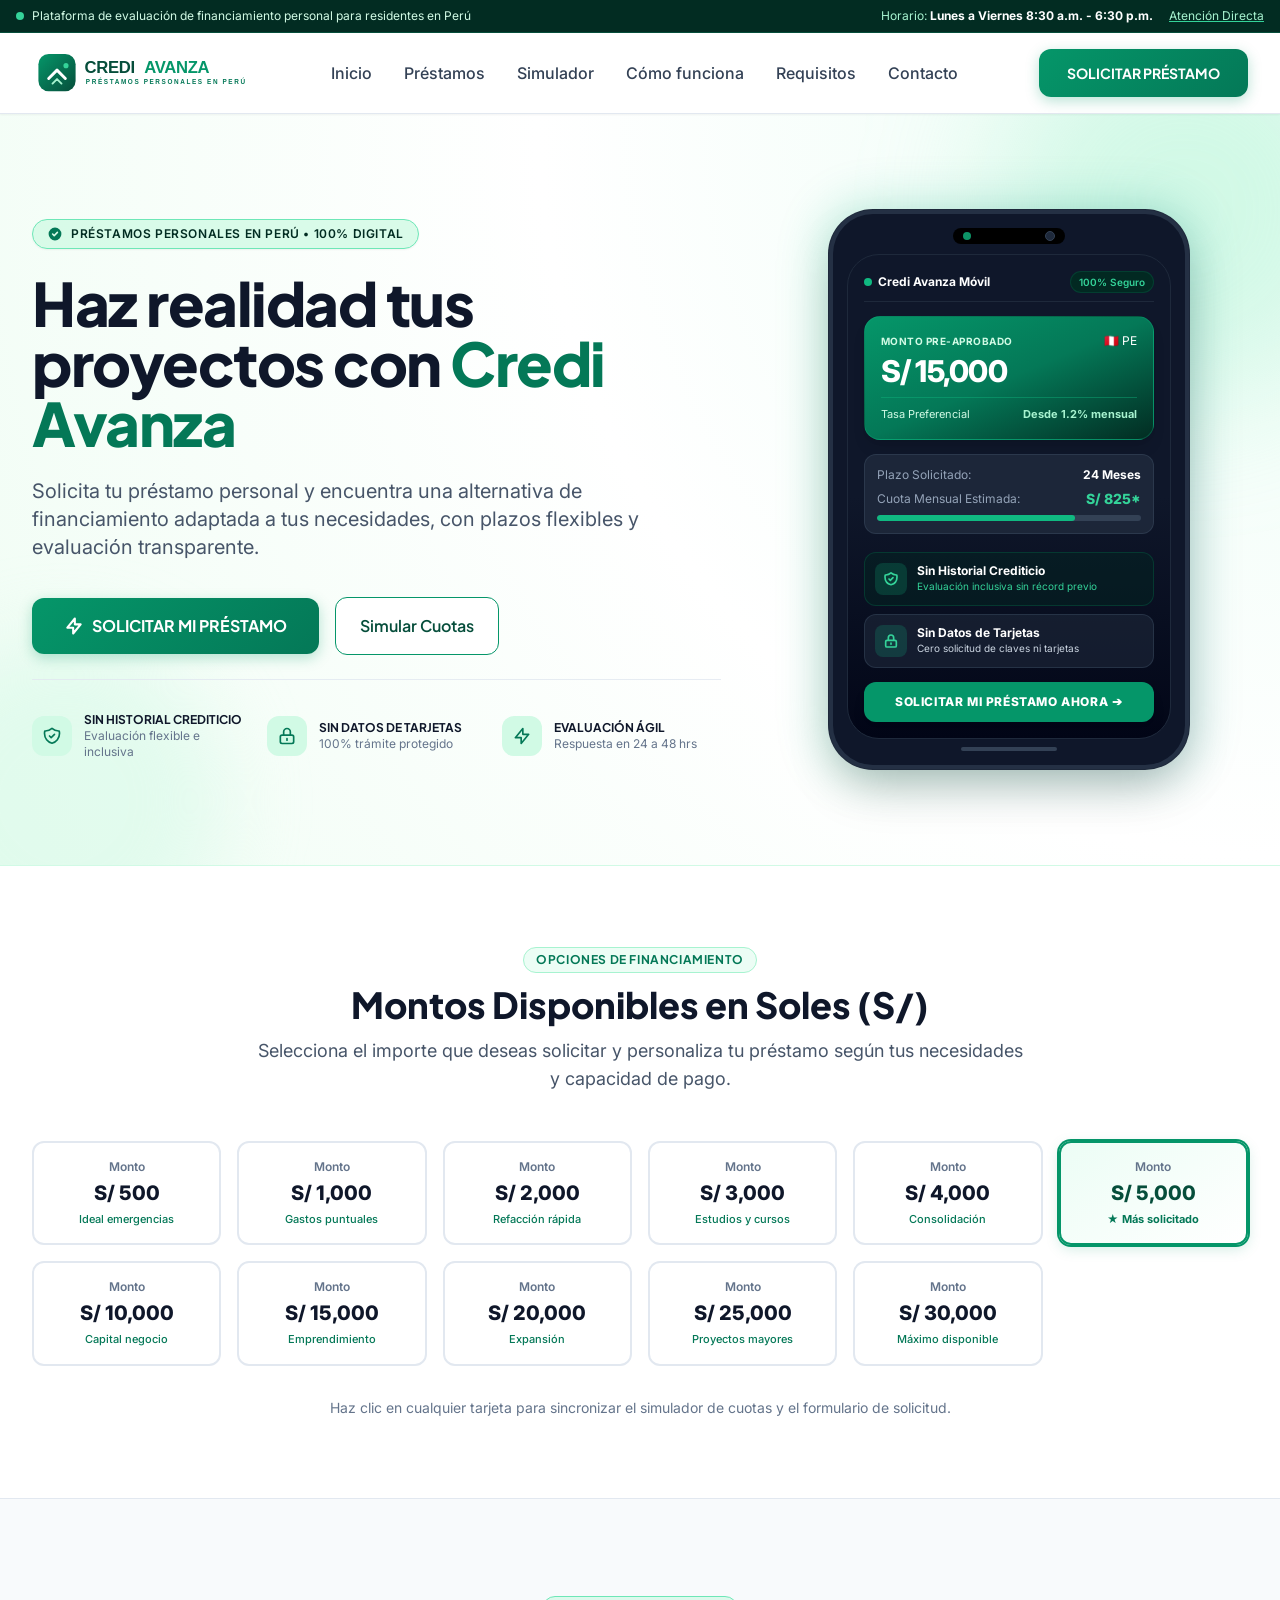
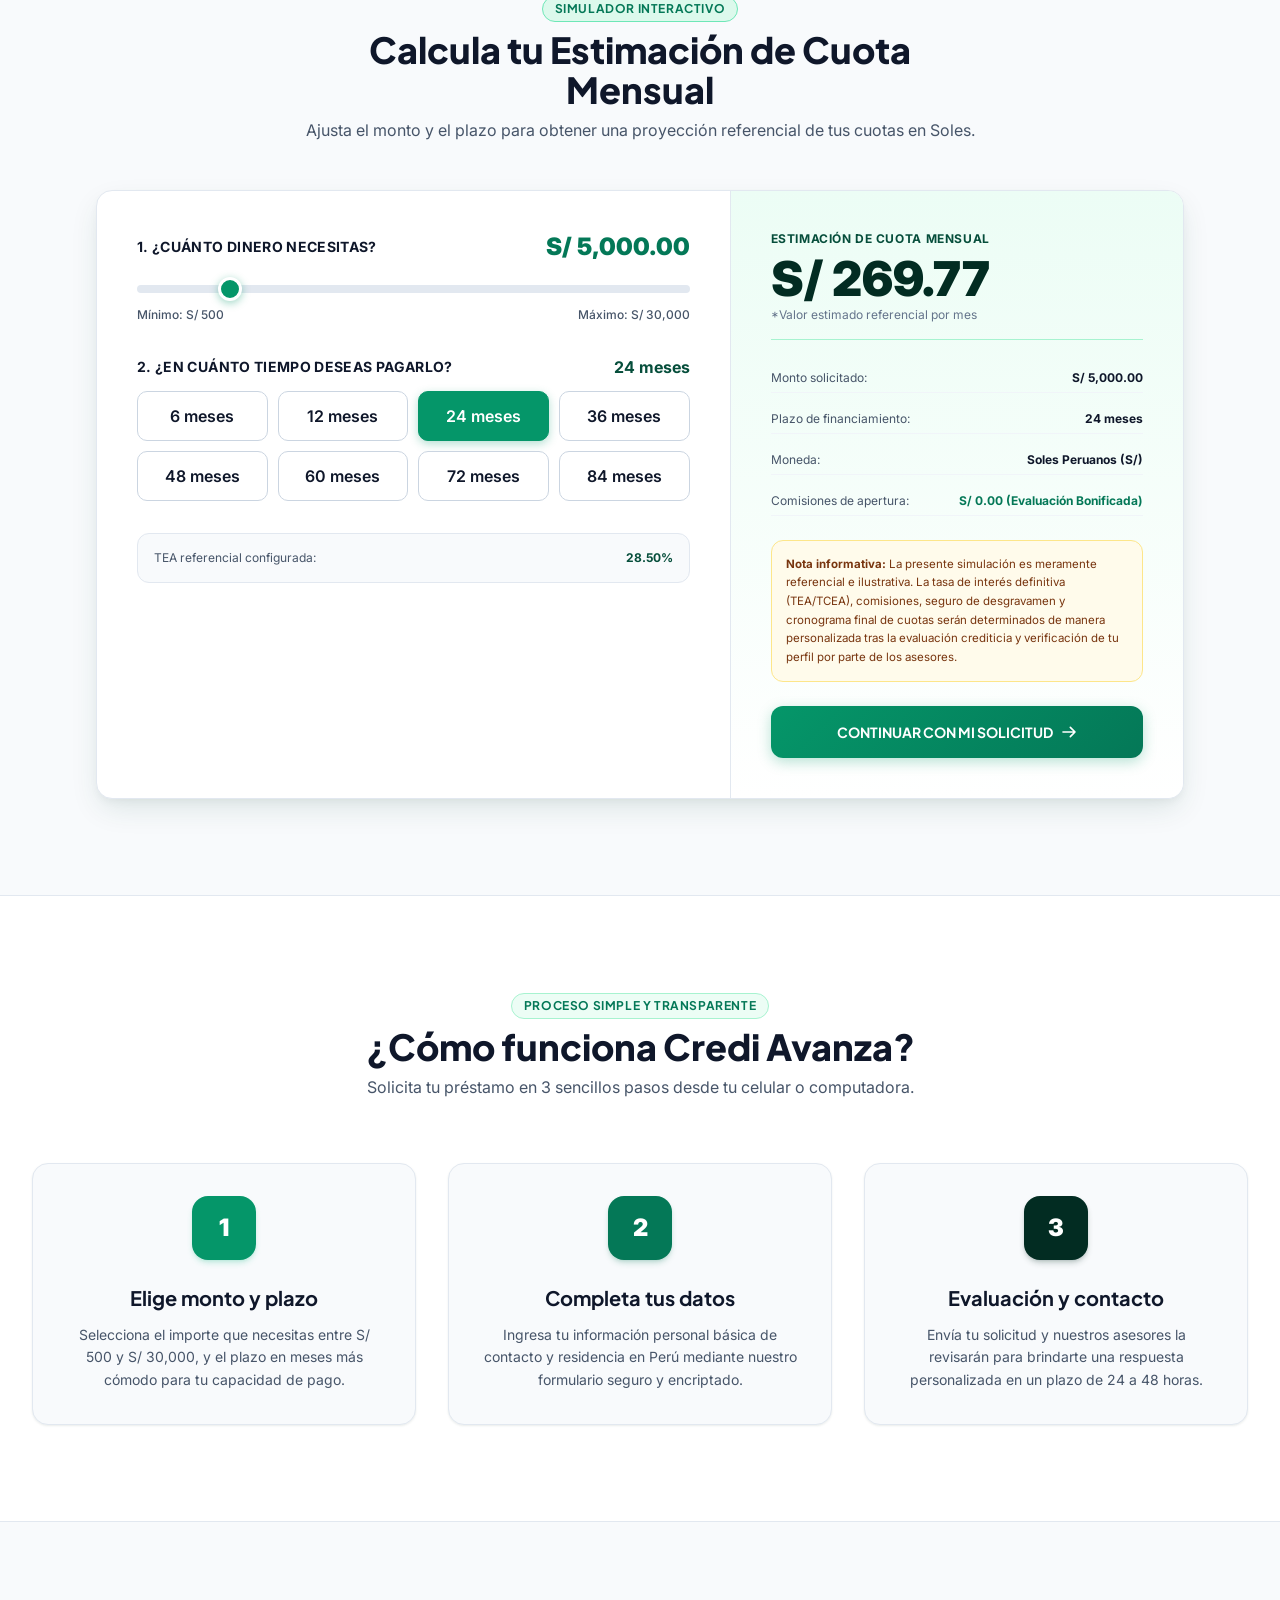
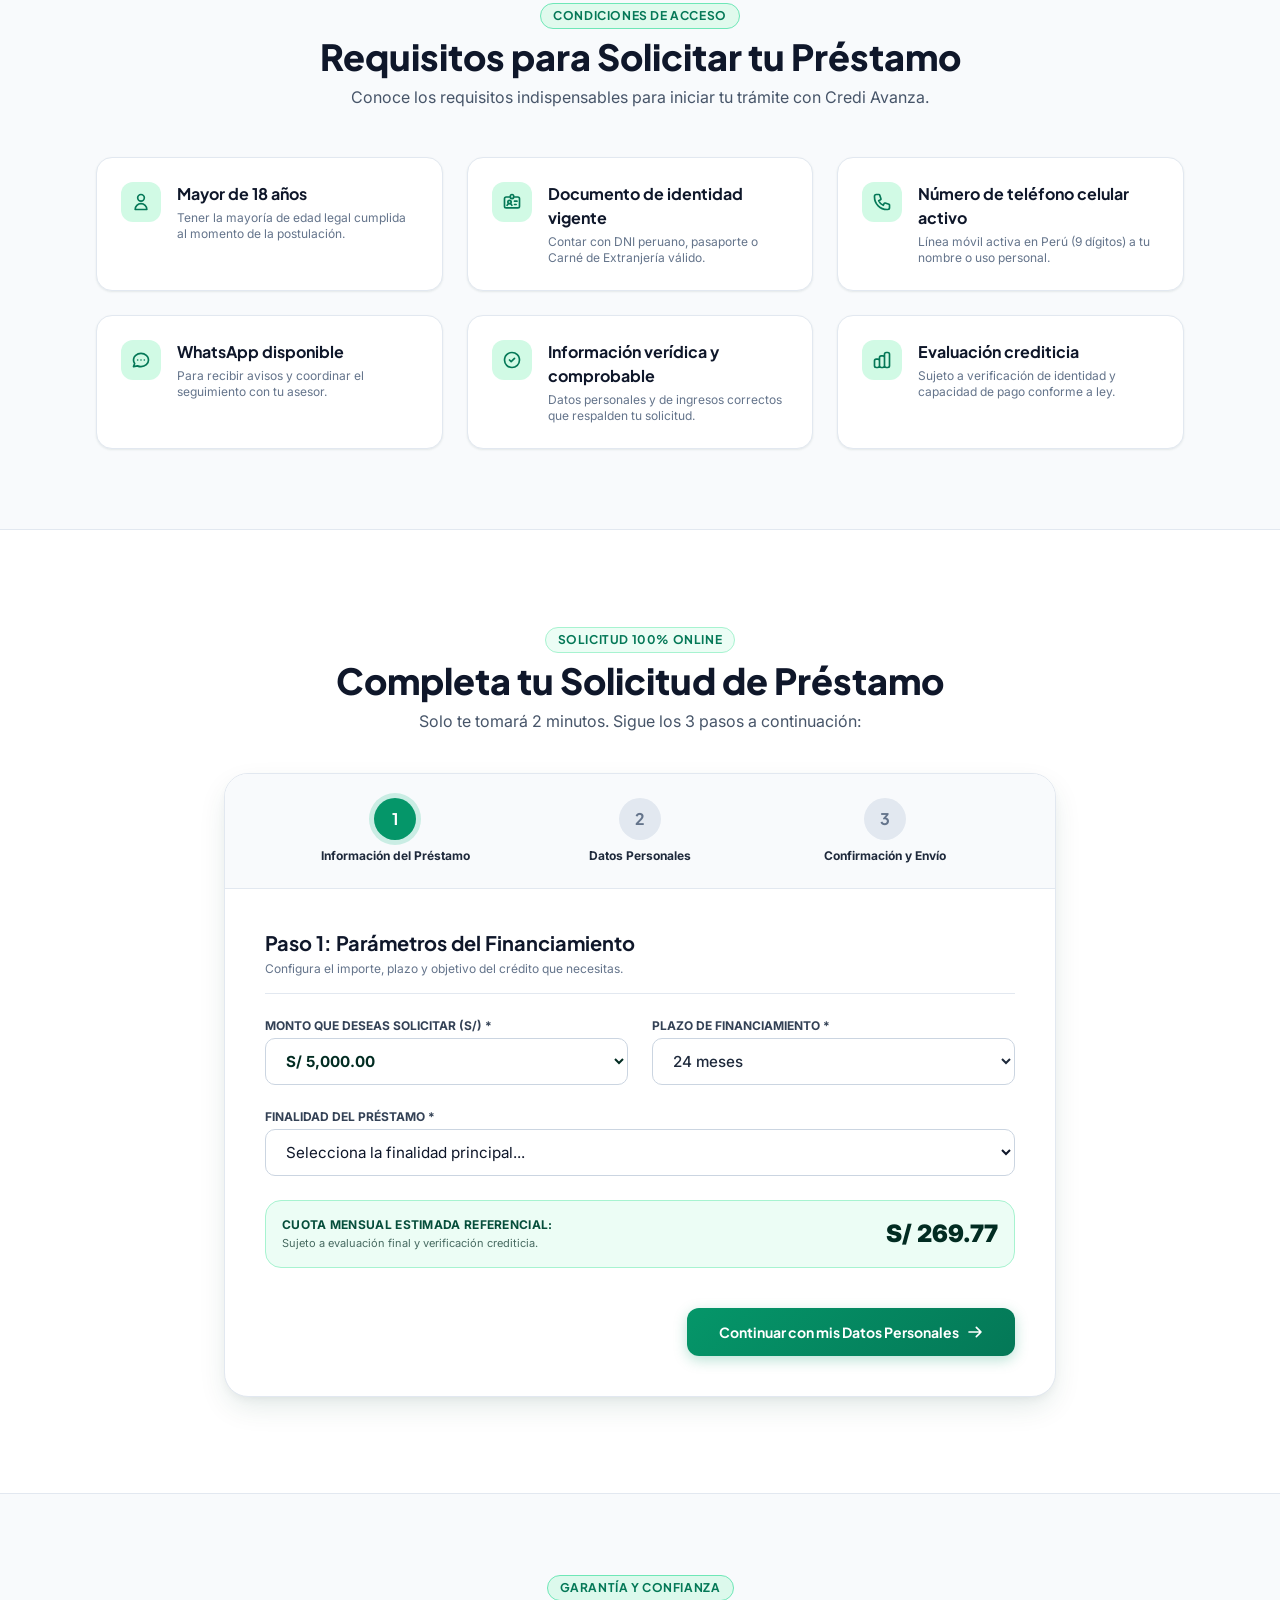
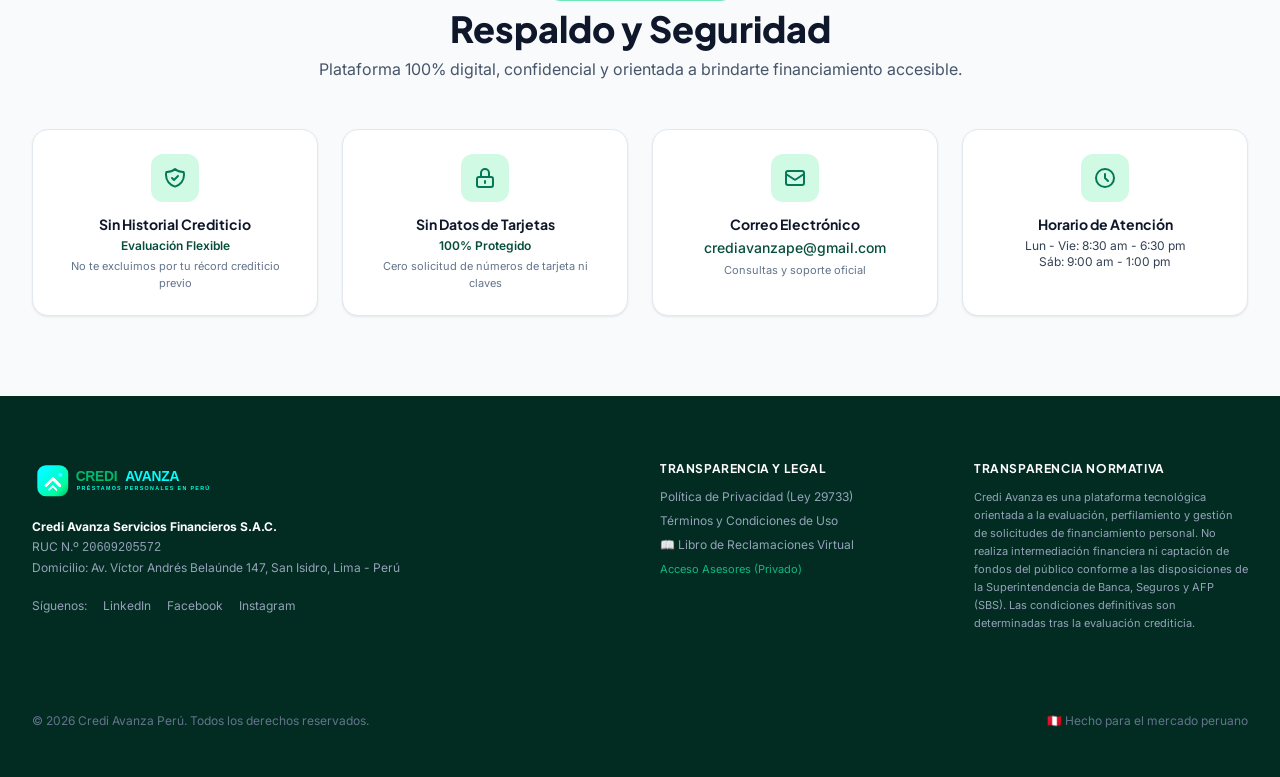
==== commit 0452e3b3: "fix: actualizar correo de contacto oficial a crediavanzape@gmail.com" ====
--- a/templates/index.html
+++ b/templates/index.html
@@ -1257,14 +1257,14 @@
           </div>
 
           <!-- Tarjeta 3: Correo Electronico -->
-          <a href="mailto:contacto@crediavanza.pe" class="cfg-email-link block bg-white p-6 rounded-2xl border border-slate-200 shadow-fintech-sm text-center hover:border-emerald-500 hover:shadow-md transition">
+          <a href="mailto:crediavanzape@gmail.com" class="cfg-email-link block bg-white p-6 rounded-2xl border border-slate-200 shadow-fintech-sm text-center hover:border-emerald-500 hover:shadow-md transition">
             <div class="w-12 h-12 bg-emerald-100 rounded-xl text-emerald-700 flex items-center justify-center mx-auto mb-3">
               <svg class="w-6 h-6" fill="none" stroke="currentColor" viewBox="0 0 24 24">
                 <path stroke-linecap="round" stroke-linejoin="round" stroke-width="2" d="M3 8l7.89 5.26a2 2 0 002.22 0L21 8M5 19h14a2 2 0 002-2V7a2 2 0 00-2-2H5a2 2 0 00-2 2v10a2 2 0 002 2z"/>
               </svg>
             </div>
             <h4 class="font-bold text-slate-900 text-sm">Correo Electrónico</h4>
-            <p class="text-emerald-800 font-medium text-sm mt-1 cfg-email">contacto@crediavanza.pe</p>
+            <p class="text-emerald-800 font-medium text-sm mt-1 cfg-email">crediavanzape@gmail.com</p>
             <span class="text-[11px] text-slate-500 block mt-1">Consultas y soporte oficial</span>
           </a>
 
@@ -1368,7 +1368,7 @@
           <li>Cumplir con las obligaciones legales aplicables en territorio peruano.</li>
         </ul>
         <p><strong>4. Seguridad de la Información:</strong> Credi Avanza aplica medidas técnicas, legales y organizativas para evitar la pérdida, alteración o acceso no autorizado a los datos del titular.</p>
-        <p><strong>5. Ejercicio de Derechos ARCO:</strong> El titular de los datos puede ejercer en cualquier momento sus derechos de Acceso, Rectificación, Cancelación y Oposición (ARCO) dirigiendo una solicitud escrita a <strong class="cfg-email">contacto@crediavanza.pe</strong>.</p>
+        <p><strong>5. Ejercicio de Derechos ARCO:</strong> El titular de los datos puede ejercer en cualquier momento sus derechos de Acceso, Rectificación, Cancelación y Oposición (ARCO) dirigiendo una solicitud escrita a <strong class="cfg-email">crediavanzape@gmail.com</strong>.</p>
       </div>
       <div class="p-4 border-t border-slate-200 bg-slate-50 flex justify-end">
         <button type="button" class="btn-cerrar-modal btn-emerald text-xs px-6 py-2.5">
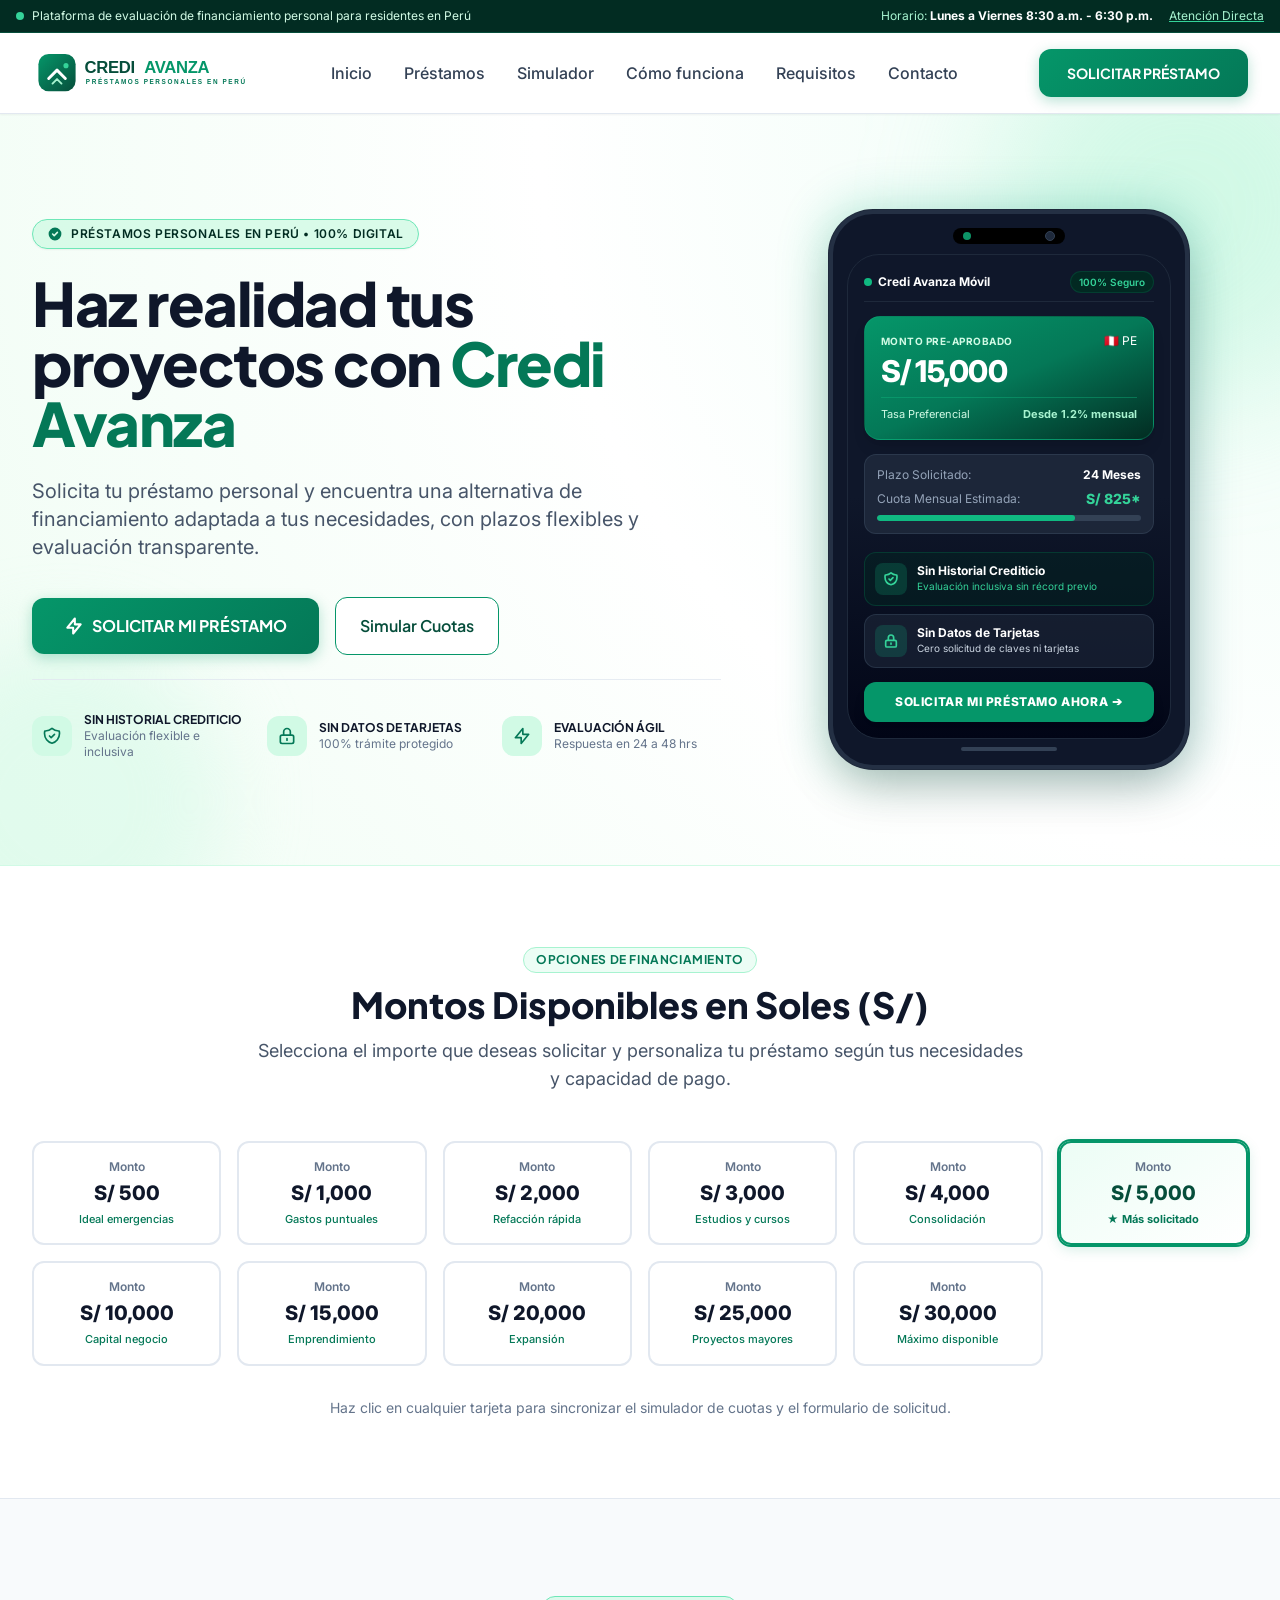
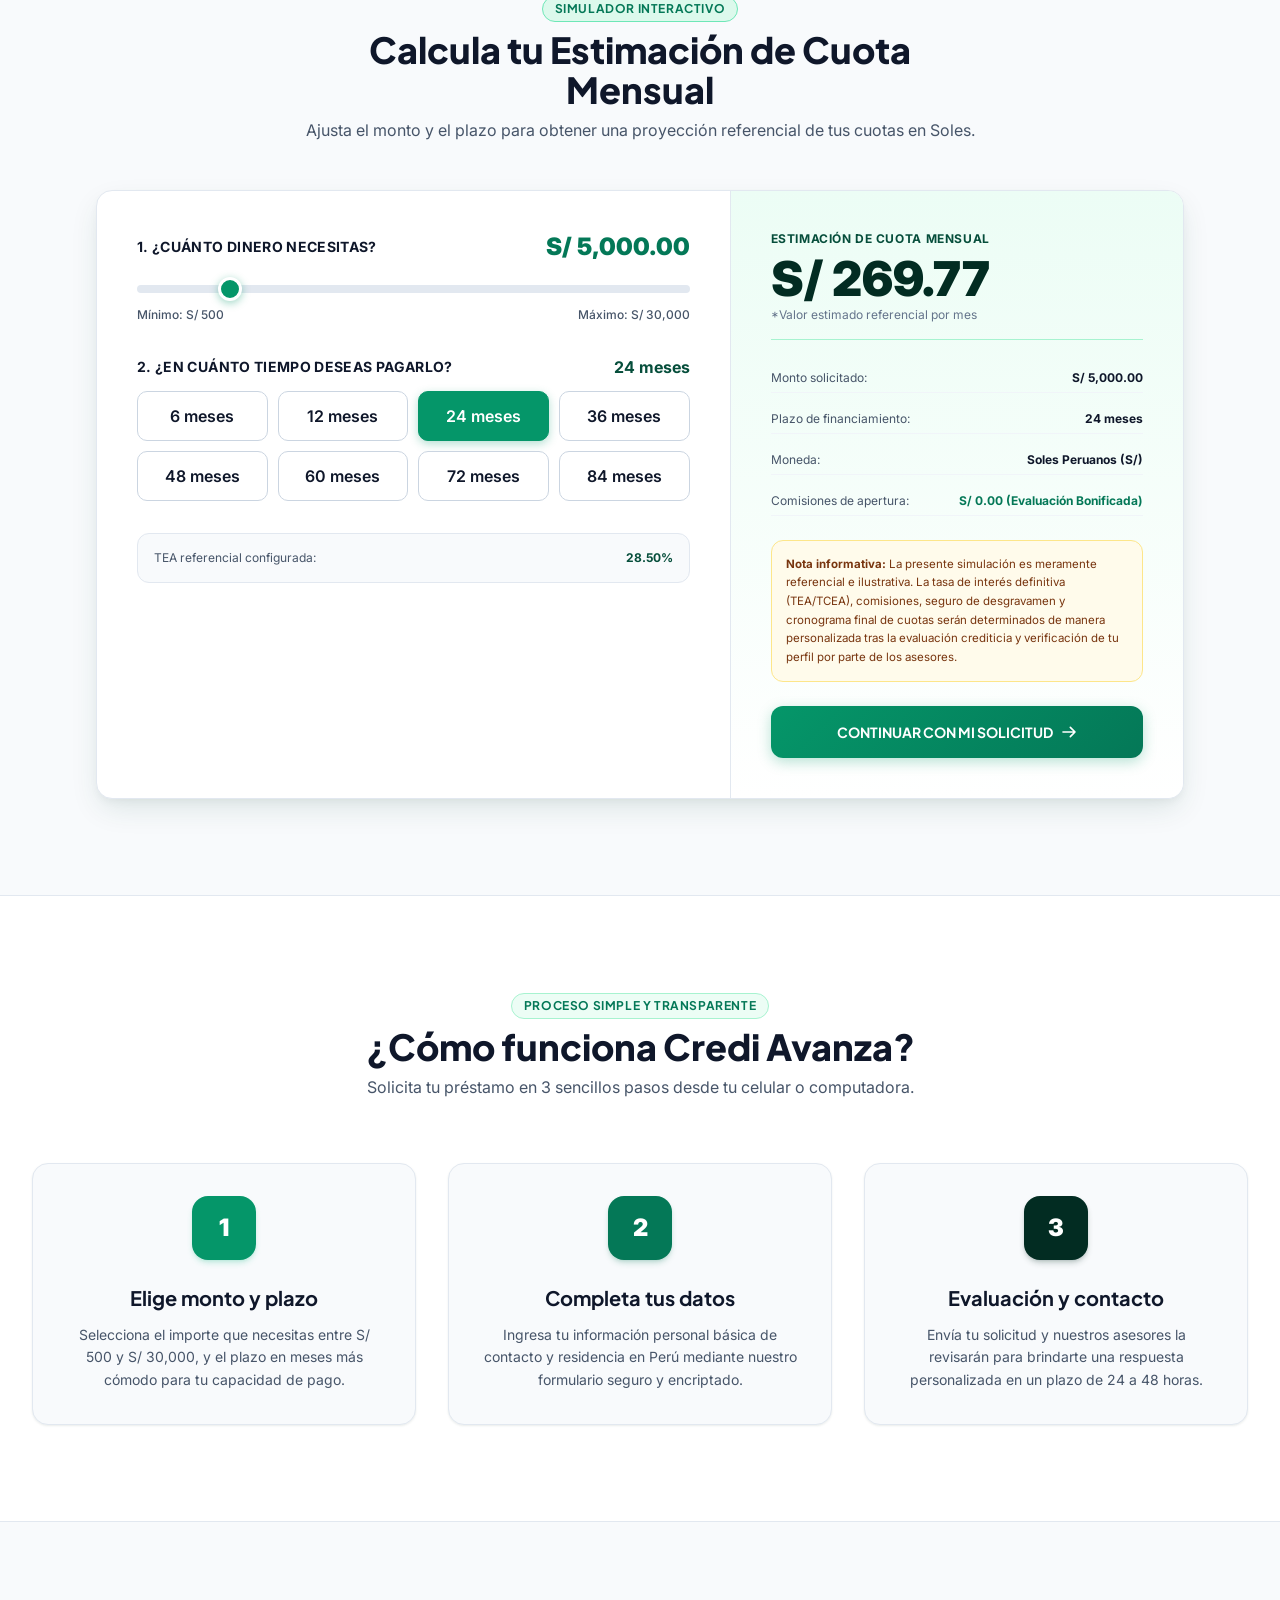
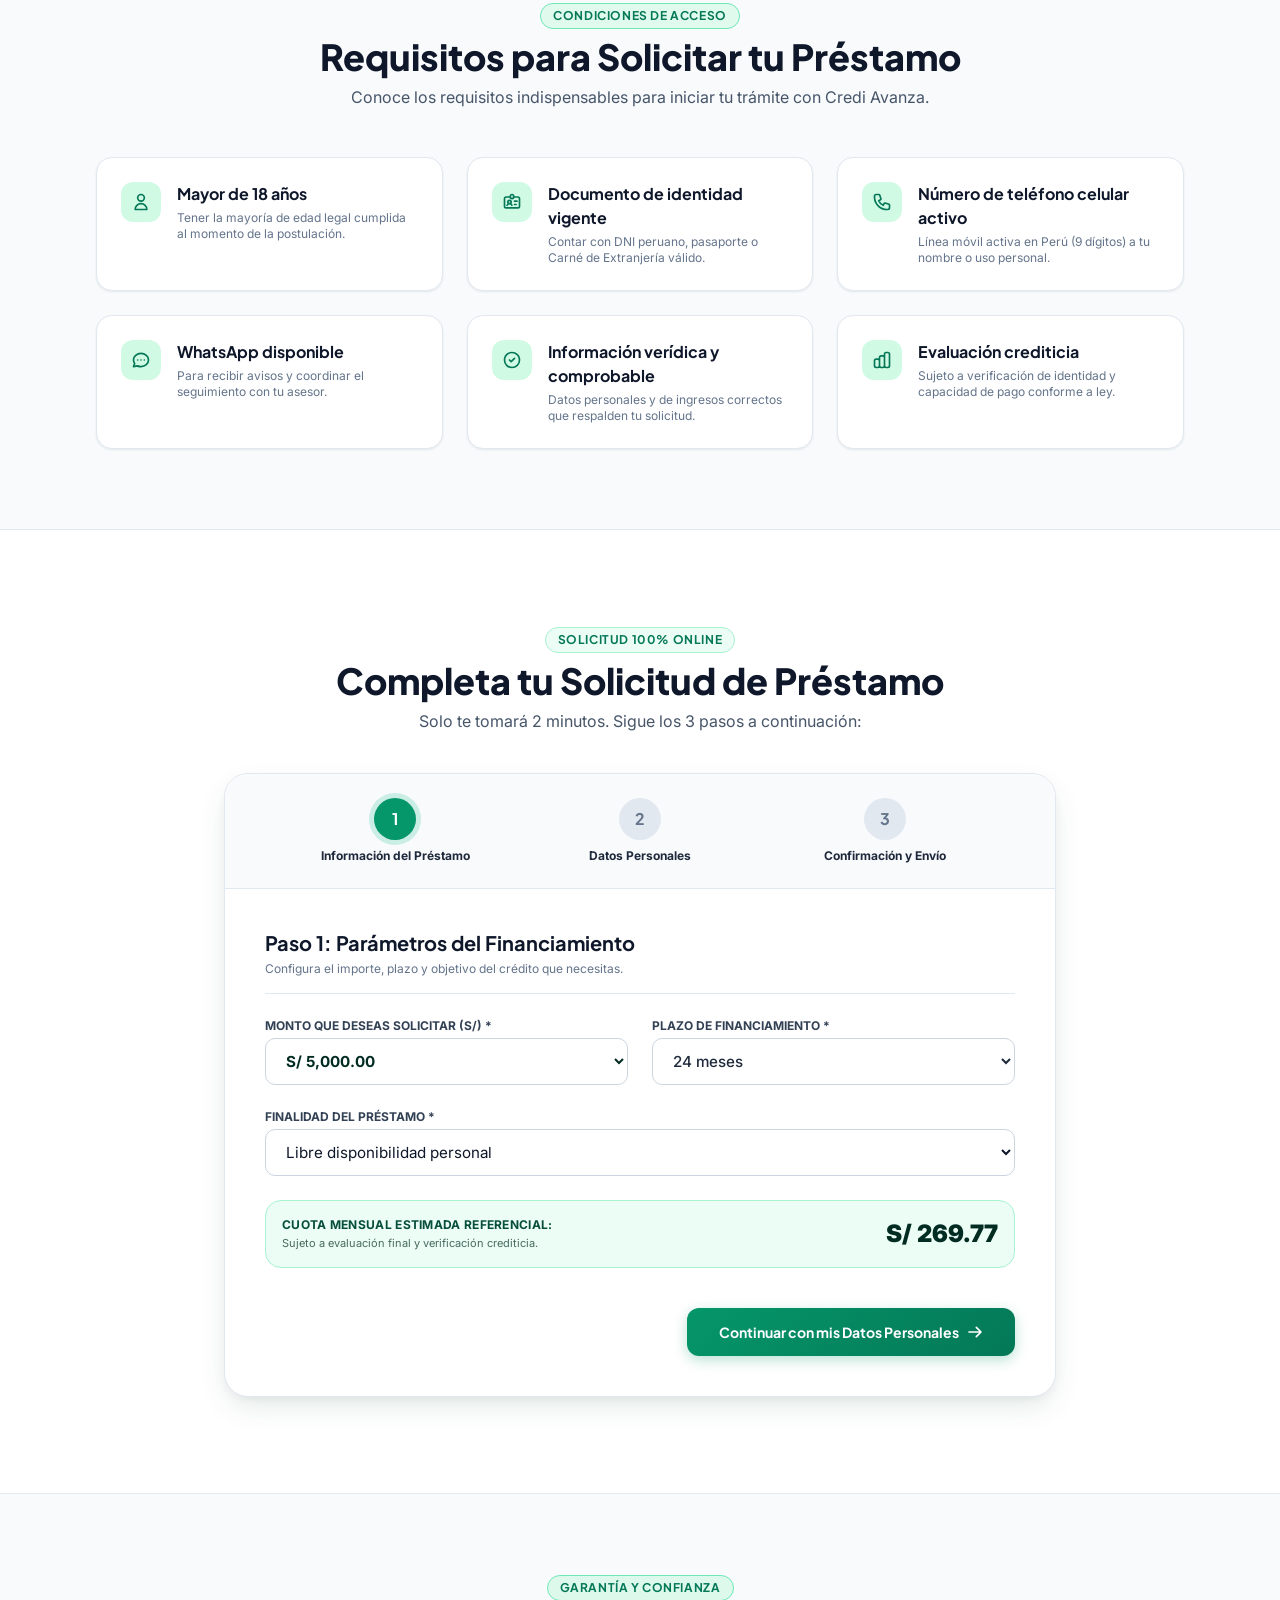
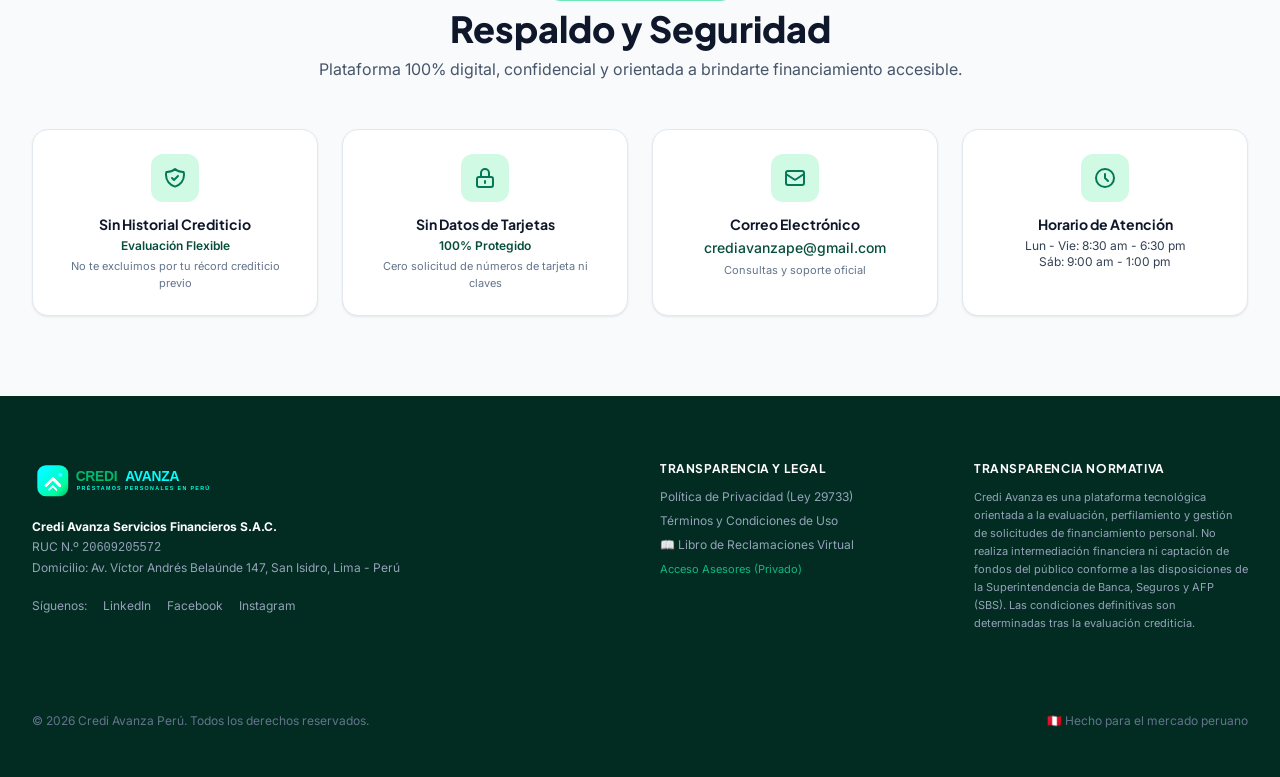
==== commit 081742b4: "fix: resolver bloqueo en formulario al continuar a confirmacion agregando id resumen-laboral y prote" ====
--- a/templates/index.html
+++ b/templates/index.html
@@ -843,7 +843,7 @@
                   Finalidad del préstamo *
                 </label>
                 <select id="form-finalidad" class="input-fintech">
-                  <option value="">Selecciona la finalidad principal...</option>
+                  <option value="Libre disponibilidad personal" selected>Libre disponibilidad personal</option>
                   <option value="Consolidación de deudas">Consolidación de deudas</option>
                   <option value="Capital de trabajo / Emprendimiento">Capital de trabajo / Emprendimiento</option>
                   <option value="Mejora o refacción del hogar">Mejora o refacción del hogar</option>
@@ -1107,6 +1107,10 @@
                       <span id="resumen-direccion" class="text-slate-900">Av. Javier Prado 123</span>
                     </div>
                     <div class="flex justify-between">
+                      <span class="text-slate-500">Situación laboral:</span>
+                      <span id="resumen-laboral" class="text-slate-900">Dependiente</span>
+                    </div>
+                    <div class="flex justify-between">
                       <span class="text-slate-500">Ingresos netos:</span>
                       <strong id="resumen-ingresos" class="text-emerald-800">S/ 2,500.00 / mes</strong>
                     </div>
